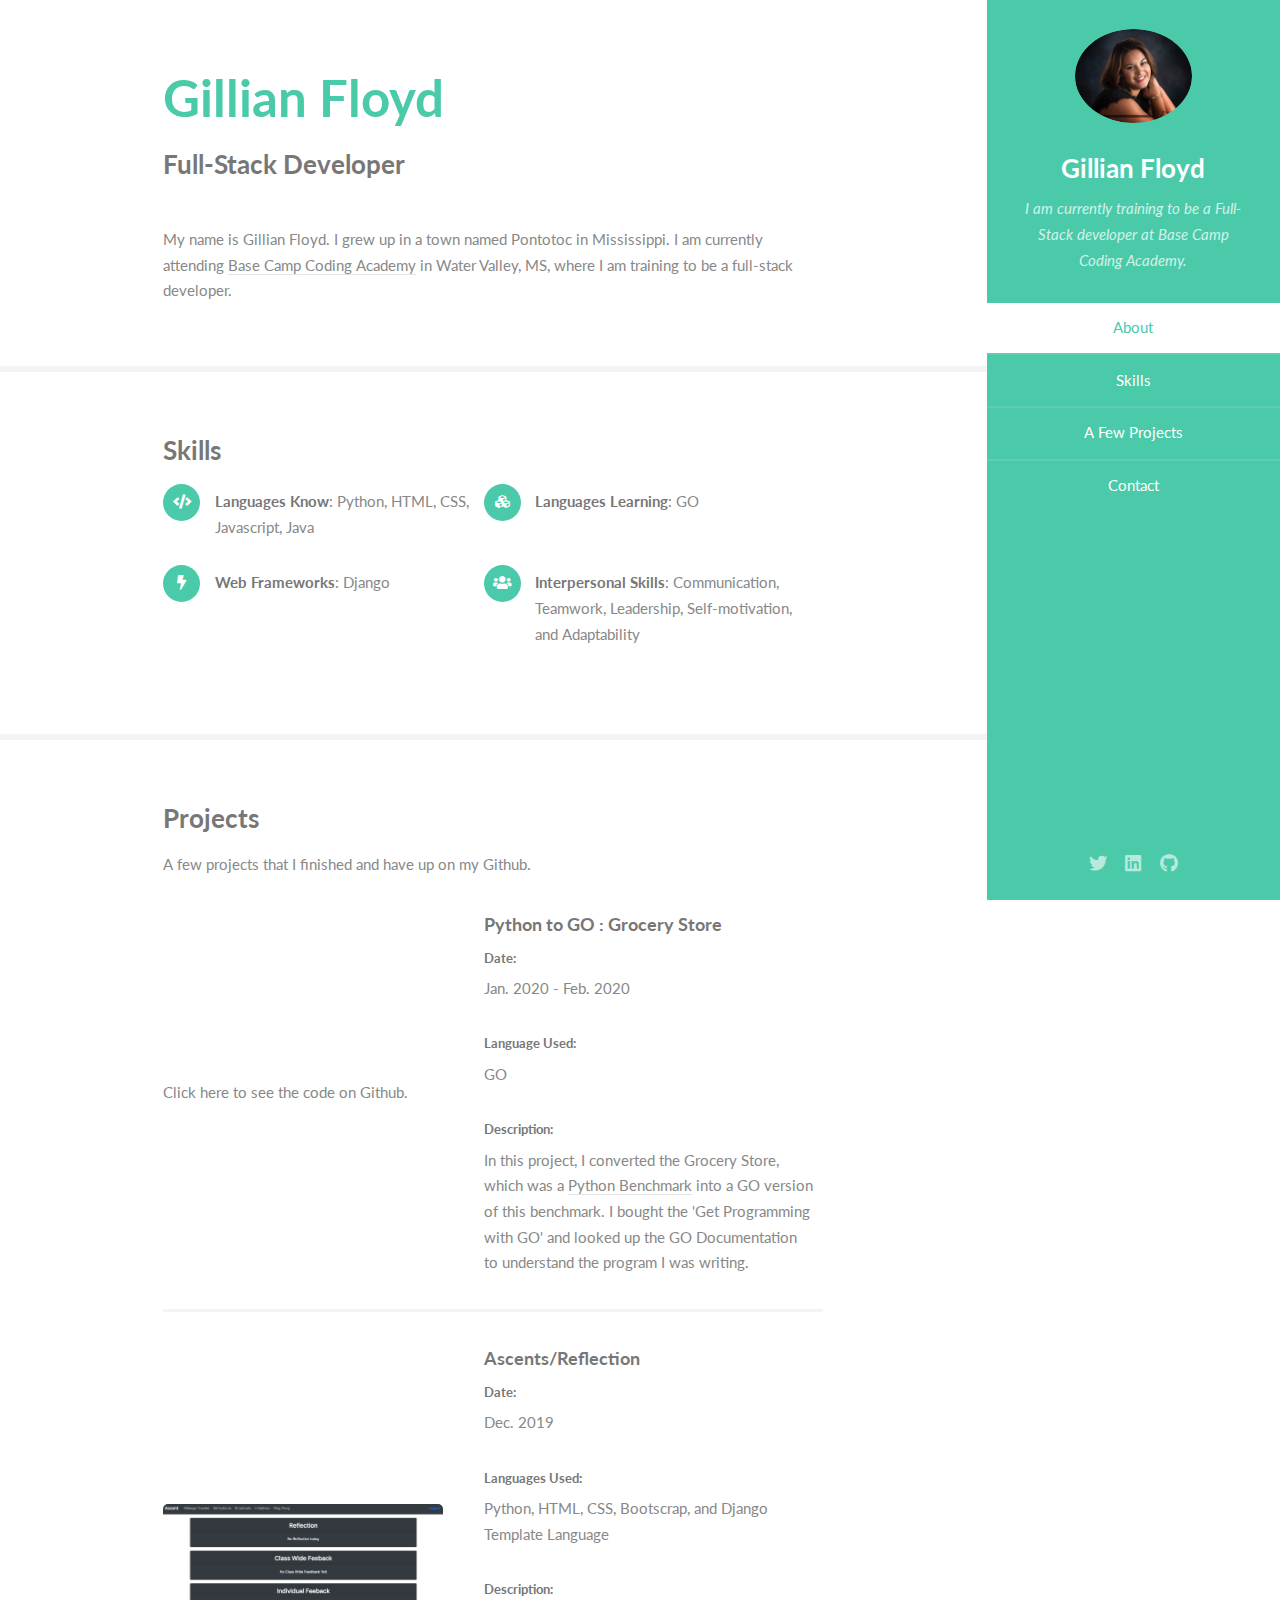
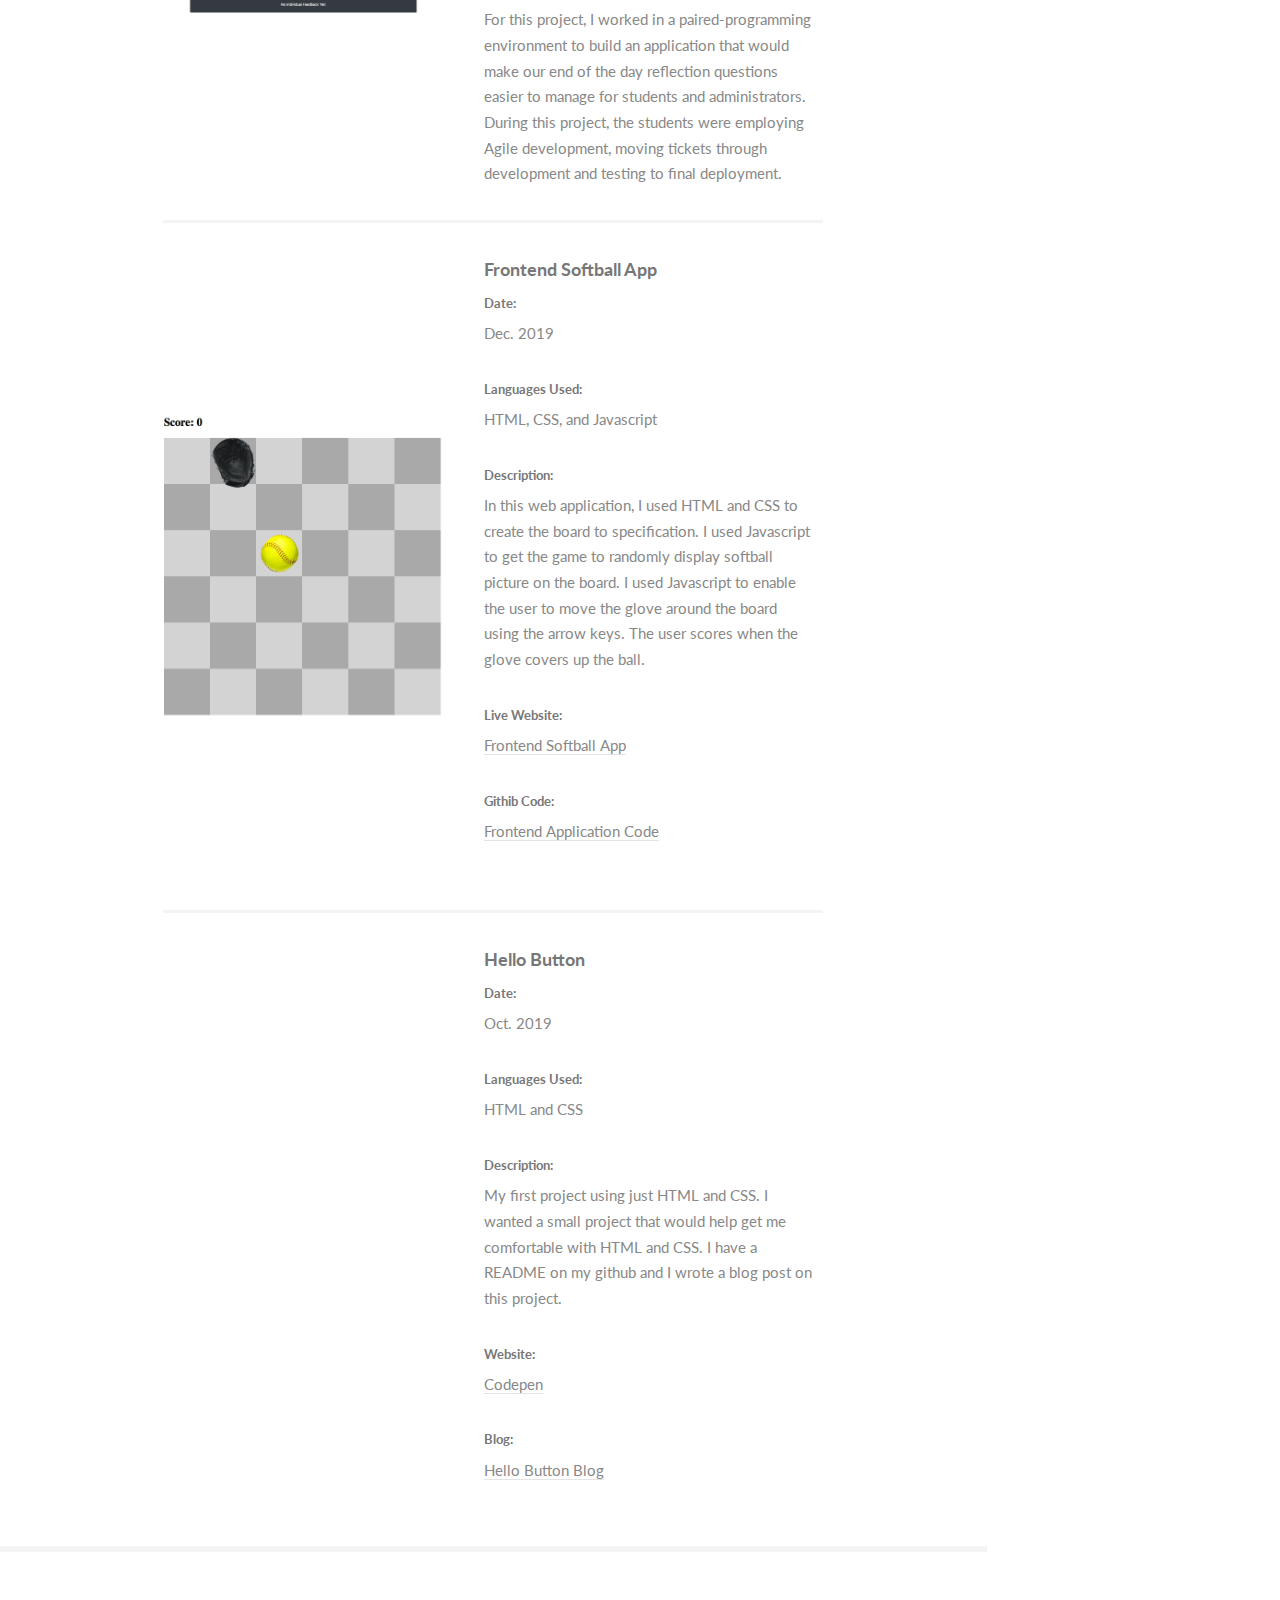
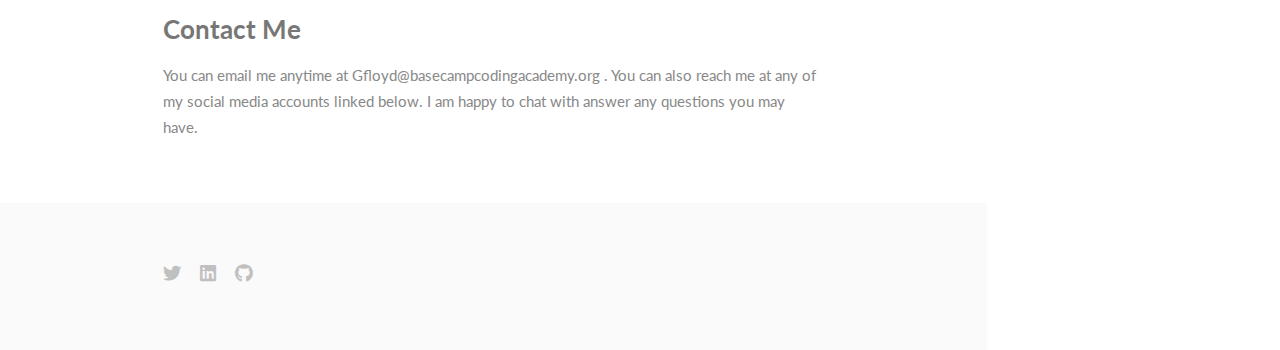
==== index.html @ 703ece35 "added the a new titile so it promotes base camp" ====
<!DOCTYPE HTML>
<!--
	Read Only by HTML5 UP
	html5up.net | @ajlkn
	Free for personal and commercial use under the CCA 3.0 license (html5up.net/license)
-->
<html>
	<head>
		<title>Gillian Floyd, Base Camp Coding Academy</title>
		<meta charset="utf-8" />
		<meta name="viewport" content="width=device-width, initial-scale=1, user-scalable=no" />
		<link rel="stylesheet" href="assets/css/main.css" />
		<link rel="shortcut icon" type="image/jpg" href="images/favicon.ico"/>
	</head>
	<body class="is-preload">

		<!-- Header -->
			<section id="header">
				<header>
					<span class="image avatar"><img src="images/senior_pic1.jpeg" alt="" /></span>
					<h1 id="logo"><a href="#">Gillian Floyd</a></h1>
					<p>I am currently training to be a Full-Stack developer at Base Camp Coding Academy.</p>
				</header>
				<nav id="nav">
					<ul>
						<li><a href="#about" class="active">About</a></li>
						<li><a href="#skills">Skills</a></li>
						<li><a href="#projects">A Few Projects</a></li>
						<li><a href="#contact">Contact</a></li>
					</ul>
				</nav>
				<footer>
					<ul class="icons">
						<li><a href="https://twitter.com/gillianfloyd15" class="icon brands fa-twitter"><span class="label">Twitter</span></a></li>
						<li><a href="https://www.linkedin.com/in/gillian-floyd-2a1568189/" class="icon brands fa fa-linkedin"><span class="label">Facebook</span></a></li>
						<li><a href="https://github.com/gillianfloyd2001" class="icon brands fa-github"><span class="label">Github</span></a></li>
					</ul>
				</footer>
			</section>

		<!-- Wrapper -->
			<div id="wrapper">

				<!-- Main -->
					<div id="main">

						<!-- One -->
							<section id="about">
								<div class="container">
									<header class="major">
										<h2>Gillian Floyd</h2>
										<p>Full-Stack Developer<br /></p>
									</header>
									<p>My name is Gillian Floyd. I grew up in a town named Pontotoc in Mississippi. I am currently attending <a href="https://basecampcodingacademy.org/">Base Camp Coding Academy</a> in Water Valley, MS, where I am training to be a full-stack developer.</p>
								</div>
							</section>

						<!-- Two -->
							<section id="skills">
								<div class="container">
									<h3>Skills</h3>
									<ul class="feature-icons">
										<li class="icon solid fa-code"><strong>Languages Know</strong>: Python, HTML, CSS, Javascript, Java</li>
										<li class="icon solid fa-cubes"><strong>Languages Learning</strong>: GO </li>
										<li class="icon solid fa-bolt"><strong>Web Frameworks</strong>: Django</li>
										<li class="icon solid fa-users"><strong>Interpersonal Skills</strong>: Communication, Teamwork, Leadership, Self-motivation, and Adaptability</li>
									</ul>
								</div>
							</section>

						<!-- Three -->
							<section id="projects">
								<div class="container">
									<h3>Projects</h3>
									<p>A few projects that I finished and have up on my Github.</p>
									<div class="features">
										<article>
											<a href="https://github.com/gillianfloyd2001/Grocery_Store_GO/blob/master/app.go" class="image"><img src="images/go.jpeg" alt="" /> Click here to see the code on Github.</a>
											<div class="inner">
												<h4>Python to GO : Grocery Store</h4>
												<h5>Date: </h5>
												<p> Jan. 2020 - Feb. 2020</p>
												<h5>Language Used:</h5>
												<p>GO</p>
												<h5>Description:</h5>
												<p>In this project, I converted the Grocery Store, which was a <a href="https://github.com/BaseCampCoding/python_benchmark/blob/master/grocery_store/app.py">Python Benchmark</a> into a GO version of this benchmark. I bought the 'Get Programming with GO' and looked up the GO Documentation to understand the program I was writing.  </p>
											</div>
										</article>
										<article>
											<a class="image"><img src="images/Reflection-ascent.jpeg" alt="" /></a>
											<div class="inner">
												<h4>Ascents/Reflection</h4>
												<h5>Date: </h5>
												<p>Dec. 2019</p>
												<h5>Languages Used:</h5>
												<p>Python, HTML, CSS, Bootscrap, and Django Template Language</p>
												<h5>Description:</h5>
												<p>For this project, I worked in a paired-programming environment to build an application that would make our end of the day reflection questions easier to manage for students and administrators. During this project, the students were employing Agile development, moving tickets through development and testing to final deployment.</p>
											</div>
										</article>
										<article>
											<a href="https://gillianfloyd2001.github.io/softball-board-game/" class="image"><img src="images/Softball_game.jpeg" alt="" /></a>
											<div class="inner">
												<h4> Frontend Softball App</h4>
												<h5>Date: </h5>
												<p>Dec. 2019</p>
												<h5>Languages Used:</h5>
												<p>HTML, CSS, and Javascript</p>
												<h5>Description:</h5>
												<p>In this web application, I used HTML and CSS to create the board to specification. I used Javascript to get the game to randomly display softball picture on the board. I used Javascript to enable the user to move the glove around the board using the arrow keys. The user scores when the glove covers up the ball.</p>
												<h5>Live Website:</h5>
												<p><a href="https://gillianfloyd2001.github.io/softball-board-game/">Frontend Softball App</a></p>
												<h5>Githib Code:</h5>
												<p><a href="https://github.com/gillianfloyd2001/softball-board-game">Frontend Application Code</p>
											</div>
										</article>
										<article>
											<a href="https://codepen.io/gillianfloyd2001/pen/bGbWqMo" class="image"><img src="images/hello_button.png" alt="" /></a>
											<div class="inner">
												<h4>Hello Button</h4>
												<h5>Date: </h5>
												<p>Oct. 2019</p>
												<h5>Languages Used:</h5>
												<p>HTML and CSS</p>
												<h5>Description:</h5>
												<p>My first project using just HTML and CSS. I wanted a small project that would help get me comfortable with HTML and CSS. I have a README on my github and I wrote a blog post on this project.</p>
												<h5>Website:</h5>
												<p><a href="https://codepen.io/gillianfloyd2001/pen/bGbWqMo">Codepen</a></p>
												<h5>Blog: </h5>
												<p><a href="https://dev.to/gillianfloyd2001/how-i-got-off-the-ground-with-my-hello-button-and-the-finished-product-4j2f"> Hello Button Blog </a></p>
											</div>
										</article>
									</div>
								</div>
							</section>

						<!-- Four -->
							<section id="contact">
								<div class="container">
									<h3>Contact Me</h3>
									<p>You can email me anytime at Gfloyd@basecampcodingacademy.org . You can also reach me at any of my social media accounts linked below. I am happy to chat with answer any questions you may have. </p>
								</div>
							</section>

						<!-- Five -->
						<!--
							<section id="five">
								<div class="container">
									<h3>Elements</h3>

									<section>
										<h4>Text</h4>
										<p>This is <b>bold</b> and this is <strong>strong</strong>. This is <i>italic</i> and this is <em>emphasized</em>.
										This is <sup>superscript</sup> text and this is <sub>subscript</sub> text.
										This is <u>underlined</u> and this is code: <code>for (;;) { ... }</code>. Finally, <a href="#">this is a link</a>.</p>
										<hr />
										<header>
											<h4>Heading with a Subtitle</h4>
											<p>Lorem ipsum dolor sit amet nullam id egestas urna aliquam</p>
										</header>
										<p>Nunc lacinia ante nunc ac lobortis. Interdum adipiscing gravida odio porttitor sem non mi integer non faucibus ornare mi ut ante amet placerat aliquet. Volutpat eu sed ante lacinia sapien lorem accumsan varius montes viverra nibh in adipiscing blandit tempus accumsan.</p>
										<header>
											<h5>Heading with a Subtitle</h5>
											<p>Lorem ipsum dolor sit amet nullam id egestas urna aliquam</p>
										</header>
										<p>Nunc lacinia ante nunc ac lobortis. Interdum adipiscing gravida odio porttitor sem non mi integer non faucibus ornare mi ut ante amet placerat aliquet. Volutpat eu sed ante lacinia sapien lorem accumsan varius montes viverra nibh in adipiscing blandit tempus accumsan.</p>
										<hr />
										<h2>Heading Level 2</h2>
										<h3>Heading Level 3</h3>
										<h4>Heading Level 4</h4>
										<h5>Heading Level 5</h5>
										<h6>Heading Level 6</h6>
										<hr />
										<h5>Blockquote</h5>
										<blockquote>Fringilla nisl. Donec accumsan interdum nisi, quis tincidunt felis sagittis eget tempus euismod. Vestibulum ante ipsum primis in faucibus vestibulum. Blandit adipiscing eu felis iaculis volutpat ac adipiscing accumsan faucibus. Vestibulum ante ipsum primis in faucibus lorem ipsum dolor sit amet nullam adipiscing eu felis.</blockquote>
										<h5>Preformatted</h5>
										<pre><code>i = 0;

while (!deck.isInOrder()) {
    print 'Iteration ' + i;
    deck.shuffle();
    i++;
}

print 'It took ' + i + ' iterations to sort the deck.';</code></pre>
									</section>

									<section>
										<h4>Lists</h4>
										<div class="row">
											<div class="col-6 col-12-xsmall">
												<h5>Unordered</h5>
												<ul>
													<li>Dolor pulvinar etiam magna etiam.</li>
													<li>Sagittis adipiscing lorem eleifend.</li>
													<li>Felis enim feugiat dolore viverra.</li>
												</ul>
												<h5>Alternate</h5>
												<ul class="alt">
													<li>Dolor pulvinar etiam magna etiam.</li>
													<li>Sagittis adipiscing lorem eleifend.</li>
													<li>Felis enim feugiat dolore viverra.</li>
												</ul>
											</div>
											<div class="col-6 col-12-xsmall">
												<h5>Ordered</h5>
												<ol>
													<li>Dolor pulvinar etiam magna etiam.</li>
													<li>Etiam vel felis at lorem sed viverra.</li>
													<li>Felis enim feugiat dolore viverra.</li>
													<li>Dolor pulvinar etiam magna etiam.</li>
													<li>Etiam vel felis at lorem sed viverra.</li>
													<li>Felis enim feugiat dolore viverra.</li>
												</ol>
												<h5>Icons</h5>
												<ul class="icons">
													<li><a href="#" class="icon brands fa-twitter"><span class="label">Twitter</span></a></li>
													<li><a href="#" class="icon brands fa-facebook-f"><span class="label">Facebook</span></a></li>
													<li><a href="#" class="icon brands fa-instagram"><span class="label">Instagram</span></a></li>
													<li><a href="#" class="icon brands fa-github"><span class="label">Github</span></a></li>
													<li><a href="#" class="icon brands fa-dribbble"><span class="label">Dribbble</span></a></li>
													<li><a href="#" class="icon brands fa-tumblr"><span class="label">Tumblr</span></a></li>
												</ul>
											</div>
										</div>
										<h5>Actions</h5>
										<ul class="actions">
											<li><a href="#" class="button primary">Default</a></li>
											<li><a href="#" class="button">Default</a></li>
											<li><a href="#" class="button alt">Default</a></li>
										</ul>
										<ul class="actions small">
											<li><a href="#" class="button primary small">Small</a></li>
											<li><a href="#" class="button small">Small</a></li>
											<li><a href="#" class="button alt small">Small</a></li>
										</ul>
										<div class="row">
											<div class="col-3 col-6-medium col-12-xsmall">
												<ul class="actions stacked">
													<li><a href="#" class="button primary">Default</a></li>
													<li><a href="#" class="button">Default</a></li>
													<li><a href="#" class="button alt">Default</a></li>
												</ul>
											</div>
											<div class="col-3 col-6 col-12-xsmall">
												<ul class="actions stacked">
													<li><a href="#" class="button primary small">Small</a></li>
													<li><a href="#" class="button small">Small</a></li>
													<li><a href="#" class="button alt small">Small</a></li>
												</ul>
											</div>
											<div class="col-3 col-6-medium col-12-xsmall">
												<ul class="actions stacked">
													<li><a href="#" class="button primary fit">Default</a></li>
													<li><a href="#" class="button fit">Default</a></li>
													<li><a href="#" class="button alt fit">Default</a></li>
												</ul>
											</div>
											<div class="col-3 col-6-medium col-12-xsmall">
												<ul class="actions stacked">
													<li><a href="#" class="button primary small fit">Small</a></li>
													<li><a href="#" class="button small fit">Small</a></li>
													<li><a href="#" class="button alt small fit">Small</a></li>
												</ul>
											</div>
										</div>
									</section>

									<section>
										<h4>Table</h4>
										<h5>Default</h5>
										<div class="table-wrapper">
											<table>
												<thead>
													<tr>
														<th>Name</th>
														<th>Description</th>
														<th>Price</th>
													</tr>
												</thead>
												<tbody>
													<tr>
														<td>Item One</td>
														<td>Ante turpis integer aliquet porttitor.</td>
														<td>29.99</td>
													</tr>
													<tr>
														<td>Item Two</td>
														<td>Vis ac commodo adipiscing arcu aliquet.</td>
														<td>19.99</td>
													</tr>
													<tr>
														<td>Item Three</td>
														<td> Morbi faucibus arcu accumsan lorem.</td>
														<td>29.99</td>
													</tr>
													<tr>
														<td>Item Four</td>
														<td>Vitae integer tempus condimentum.</td>
														<td>19.99</td>
													</tr>
													<tr>
														<td>Item Five</td>
														<td>Ante turpis integer aliquet porttitor.</td>
														<td>29.99</td>
													</tr>
												</tbody>
												<tfoot>
													<tr>
														<td colspan="2"></td>
														<td>100.00</td>
													</tr>
												</tfoot>
											</table>
										</div>

										<h5>Alternate</h5>
										<div class="table-wrapper">
											<table class="alt">
												<thead>
													<tr>
														<th>Name</th>
														<th>Description</th>
														<th>Price</th>
													</tr>
												</thead>
												<tbody>
													<tr>
														<td>Item One</td>
														<td>Ante turpis integer aliquet porttitor.</td>
														<td>29.99</td>
													</tr>
													<tr>
														<td>Item Two</td>
														<td>Vis ac commodo adipiscing arcu aliquet.</td>
														<td>19.99</td>
													</tr>
													<tr>
														<td>Item Three</td>
														<td> Morbi faucibus arcu accumsan lorem.</td>
														<td>29.99</td>
													</tr>
													<tr>
														<td>Item Four</td>
														<td>Vitae integer tempus condimentum.</td>
														<td>19.99</td>
													</tr>
													<tr>
														<td>Item Five</td>
														<td>Ante turpis integer aliquet porttitor.</td>
														<td>29.99</td>
													</tr>
												</tbody>
												<tfoot>
													<tr>
														<td colspan="2"></td>
														<td>100.00</td>
													</tr>
												</tfoot>
											</table>
										</div>
									</section>

									<section>
										<h4>Buttons</h4>
										<ul class="actions">
											<li><a href="#" class="button primary">Primary</a></li>
											<li><a href="#" class="button">Default</a></li>
											<li><a href="#" class="button alt">Alternate</a></li>
										</ul>
										<ul class="actions">
											<li><a href="#" class="button primary large">Large</a></li>
											<li><a href="#" class="button">Default</a></li>
											<li><a href="#" class="button alt small">Small</a></li>
										</ul>
										<ul class="actions fit">
											<li><a href="#" class="button primary fit">Fit</a></li>
											<li><a href="#" class="button fit">Fit</a></li>
											<li><a href="#" class="button alt fit">Fit</a></li>
										</ul>
										<ul class="actions fit small">
											<li><a href="#" class="button primary fit small">Fit + Small</a></li>
											<li><a href="#" class="button fit small">Fit + Small</a></li>
											<li><a href="#" class="button alt fit small">Fit + Small</a></li>
										</ul>
										<ul class="actions">
											<li><a href="#" class="button primary icon solid fa-download">Icon</a></li>
											<li><a href="#" class="button icon solid fa-download">Icon</a></li>
											<li><a href="#" class="button alt icon solid fa-check">Icon</a></li>
										</ul>
										<ul class="actions">
											<li><span class="button primary disabled">Primary</span></li>
											<li><span class="button disabled">Default</span></li>
											<li><span class="button alt disabled">Alternate</span></li>
										</ul>
									</section>

									<section>
										<h4>Form</h4>
										<form method="post" action="#">
											<div class="row gtr-uniform">
												<div class="col-6 col-12-xsmall">
													<input type="text" name="demo-name" id="demo-name" value="" placeholder="Name" />
												</div>
												<div class="col-6 col-12-xsmall">
													<input type="email" name="demo-email" id="demo-email" value="" placeholder="Email" />
												</div>
												<div class="col-12">
													<select name="demo-category" id="demo-category">
														<option value="">- Category -</option>
														<option value="1">Manufacturing</option>
														<option value="1">Shipping</option>
														<option value="1">Administration</option>
														<option value="1">Human Resources</option>
													</select>
												</div>
												<div class="col-4 col-12-medium">
													<input type="radio" id="demo-priority-low" name="demo-priority" checked>
													<label for="demo-priority-low">Low Priority</label>
												</div>
												<div class="col-4 col-12-medium">
													<input type="radio" id="demo-priority-normal" name="demo-priority">
													<label for="demo-priority-normal">Normal Priority</label>
												</div>
												<div class="col-4 col-12-medium">
													<input type="radio" id="demo-priority-high" name="demo-priority">
													<label for="demo-priority-high">High Priority</label>
												</div>
												<div class="col-6 col-12-medium">
													<input type="checkbox" id="demo-copy" name="demo-copy">
													<label for="demo-copy">Email me a copy of this message</label>
												</div>
												<div class="col-6 col-12-medium">
													<input type="checkbox" id="demo-human" name="demo-human" checked>
													<label for="demo-human">I am a human and not a robot</label>
												</div>
												<div class="col-12">
													<textarea name="demo-message" id="demo-message" placeholder="Enter your message" rows="6"></textarea>
												</div>
												<div class="col-12">
													<ul class="actions">
														<li><input type="submit" value="Send Message" /></li>
														<li><input type="reset" value="Reset" class="alt" /></li>
													</ul>
												</div>
											</div>
										</form>
									</section>

									<section>
										<h4>Image</h4>
										<h5>Fit</h5>
										<span class="image fit"><img src="images/banner.jpg" alt="" /></span>
										<div class="box alt">
											<div class="row gtr-50 gtr-uniform">
												<div class="col-4"><span class="image fit"><img src="images/pic01.jpg" alt="" /></span></div>
												<div class="col-4"><span class="image fit"><img src="images/pic02.jpg" alt="" /></span></div>
												<div class="col-4"><span class="image fit"><img src="images/pic03.jpg" alt="" /></span></div>
												<div class="col-4"><span class="image fit"><img src="images/pic02.jpg" alt="" /></span></div>
												<div class="col-4"><span class="image fit"><img src="images/pic03.jpg" alt="" /></span></div>
												<div class="col-4"><span class="image fit"><img src="images/pic01.jpg" alt="" /></span></div>
												<div class="col-4"><span class="image fit"><img src="images/pic03.jpg" alt="" /></span></div>
												<div class="col-4"><span class="image fit"><img src="images/pic01.jpg" alt="" /></span></div>
												<div class="col-4"><span class="image fit"><img src="images/pic02.jpg" alt="" /></span></div>
											</div>
										</div>
										<h5>Left &amp; Right</h5>
										<p><span class="image left"><img src="images/avatar.jpg" alt="" /></span>Fringilla nisl. Donec accumsan interdum nisi, quis tincidunt felis sagittis eget. tempus euismod. Vestibulum ante ipsum primis in faucibus vestibulum. Blandit adipiscing eu felis iaculis volutpat ac adipiscing accumsan eu faucibus. Integer ac pellentesque praesent tincidunt felis sagittis eget. tempus euismod. Vestibulum ante ipsum primis in faucibus vestibulum. Blandit adipiscing eu felis iaculis volutpat ac adipiscing accumsan eu faucibus. Integer ac pellentesque praesent. Donec accumsan interdum nisi, quis tincidunt felis sagittis eget. tempus euismod. Vestibulum ante ipsum primis in faucibus vestibulum. Blandit adipiscing eu felis iaculis volutpat ac adipiscing accumsan eu faucibus. Integer ac pellentesque praesent tincidunt felis sagittis eget. tempus euismod. Vestibulum ante ipsum primis in faucibus vestibulum. Blandit adipiscing eu felis iaculis volutpat ac adipiscing accumsan eu faucibus. Integer ac pellentesque praesent.</p>
										<p><span class="image right"><img src="images/avatar.jpg" alt="" /></span>Fringilla nisl. Donec accumsan interdum nisi, quis tincidunt felis sagittis eget. tempus euismod. Vestibulum ante ipsum primis in faucibus vestibulum. Blandit adipiscing eu felis iaculis volutpat ac adipiscing accumsan eu faucibus. Integer ac pellentesque praesent tincidunt felis sagittis eget. tempus euismod. Vestibulum ante ipsum primis in faucibus vestibulum. Blandit adipiscing eu felis iaculis volutpat ac adipiscing accumsan eu faucibus. Integer ac pellentesque praesent. Donec accumsan interdum nisi, quis tincidunt felis sagittis eget. tempus euismod. Vestibulum ante ipsum primis in faucibus vestibulum. Blandit adipiscing eu felis iaculis volutpat ac adipiscing accumsan eu faucibus. Integer ac pellentesque praesent tincidunt felis sagittis eget. tempus euismod. Vestibulum ante ipsum primis in faucibus vestibulum. Blandit adipiscing eu felis iaculis volutpat ac adipiscing accumsan eu faucibus. Integer ac pellentesque praesent.</p>
									</section>

								</div>
							</section>
						-->

					</div>

				<!-- Footer -->
					<section id="footer">
						<div class="container">
							<ul class="icons">
								<li><a href="https://twitter.com/gillianfloyd15" class="icon brands fa-twitter"><span class="label">Twitter</span></a></li>
								<li><a href="https://www.linkedin.com/in/gillian-floyd-2a1568189/" class="icon brands fa fa-linkedin"><span class="label">Facebook</span></a></li>
								<li><a href="https://github.com/gillianfloyd2001" class="icon brands fa-github"><span class="label">Github</span></a></li>
							</ul>
						</div>
					</section>

			</div>

		<!-- Scripts -->
			<script src="assets/js/jquery.min.js"></script>
			<script src="assets/js/jquery.scrollex.min.js"></script>
			<script src="assets/js/jquery.scrolly.min.js"></script>
			<script src="assets/js/browser.min.js"></script>
			<script src="assets/js/breakpoints.min.js"></script>
			<script src="assets/js/util.js"></script>
			<script src="assets/js/main.js"></script>
			<div id="titleBar">
				<a href="#header" class="toggle">
				</a>
				<span class="title">
					<a href="#">Gillian Floyd</a>
				</span>
			</div>

	</body>
</html>
---- assets/css/main.css ----
@import url("fontawesome-all.min.css");
@import url("https://fonts.googleapis.com/css?family=Lato:400,400italic,700,700italic|Source+Code+Pro:400");

/*
	Read Only by HTML5 UP
	html5up.net | @ajlkn
	Free for personal and commercial use under the CCA 3.0 license (html5up.net/license)
*/

html, body, div, span, applet, object,
iframe, h1, h2, h3, h4, h5, h6, p, blockquote,
pre, a, abbr, acronym, address, big, cite,
code, del, dfn, em, img, ins, kbd, q, s, samp,
small, strike, strong, sub, sup, tt, var, b,
u, i, center, dl, dt, dd, ol, ul, li, fieldset,
form, label, legend, table, caption, tbody,
tfoot, thead, tr, th, td, article, aside,
canvas, details, embed, figure, figcaption,
footer, header, hgroup, menu, nav, output, ruby,
section, summary, time, mark, audio, video {
	margin: 0;
	padding: 0;
	border: 0;
	font-size: 100%;
	font: inherit;
	vertical-align: baseline;}

article, aside, details, figcaption, figure,
footer, header, hgroup, menu, nav, section {
	display: block;}

body {
	line-height: 1;
}

ol, ul {
	list-style: none;
}

blockquote, q {
	quotes: none;
}

	blockquote:before, blockquote:after, q:before, q:after {
		content: '';
		content: none;
	}

table {
	border-collapse: collapse;
	border-spacing: 0;
}

body {
	-webkit-text-size-adjust: none;
}

mark {
	background-color: transparent;
	color: inherit;
}

input::-moz-focus-inner {
	border: 0;
	padding: 0;
}

input, select, textarea {
	-moz-appearance: none;
	-webkit-appearance: none;
	-ms-appearance: none;
	appearance: none;
}

/* Basic */

	html {
		box-sizing: border-box;
	}

	*, *:before, *:after {
		box-sizing: inherit;
	}

	body {
		background: #fff;
	}

		body.is-preload *, body.is-preload *:before, body.is-preload *:after {
			-moz-animation: none !important;
			-webkit-animation: none !important;
			-ms-animation: none !important;
			animation: none !important;
			-moz-transition: none !important;
			-webkit-transition: none !important;
			-ms-transition: none !important;
			transition: none !important;
		}

	body, input, select, textarea {
		color: #888;
		font-family: "Lato", sans-serif;
		font-size: 16pt;
		font-weight: 400;
		line-height: 1.75em;
	}

	a {
		-moz-transition: color 0.2s ease-in-out, border-color 0.2s ease-in-out;
		-webkit-transition: color 0.2s ease-in-out, border-color 0.2s ease-in-out;
		-ms-transition: color 0.2s ease-in-out, border-color 0.2s ease-in-out;
		transition: color 0.2s ease-in-out, border-color 0.2s ease-in-out;
		border-bottom: solid 1px #e4e4e4;
		color: inherit;
		text-decoration: none;
	}

		a:hover {
			border-bottom-color: transparent;
			color: #4acaa8 !important;
		}

	strong, b {
		color: #777;
		font-weight: 700;
	}

	em, i {
		font-style: italic;
	}

	p {
		margin: 0 0 2.25em 0;
	}

	h1, h2, h3, h4, h5, h6 {
		color: #777;
		font-weight: 700;
		line-height: 1em;
		margin: 0 0 0.5625em 0;
	}

		h1 a, h2 a, h3 a, h4 a, h5 a, h6 a {
			border: 0;
			color: inherit;
			text-decoration: none;
		}

	h2 {
		font-size: 2em;
		line-height: 1.5em;
	}

	h3 {
		font-size: 1.75em;
		line-height: 1.5em;
	}

	h4 {
		font-size: 1.25em;
		line-height: 1.5em;
	}

	h5 {
		font-size: 0.9em;
		line-height: 1.5em;
	}

	h6 {
		font-size: 0.7em;
		line-height: 1.5em;
	}

	sub {
		font-size: 0.8em;
		position: relative;
		top: 0.5em;
	}

	sup {
		font-size: 0.8em;
		position: relative;
		top: -0.5em;
	}

	hr {
		border: 0;
		border-bottom: solid 2px #f4f4f4;
		margin: 2.25em 0;
	}

		hr.major {
			margin: 3.375em 0;
		}

	blockquote {
		border-left: solid 8px #e4e4e4;
		font-style: italic;
		margin: 0 0 2.25em 0;
		padding: 0.5em 0 0.5em 2em;
	}

	code {
		background: #555;
		border-radius: 5px;
		color: #fff;
		font-family: "Source Code Pro", monospace;
		font-size: 0.9em;
		margin: 0 0.25em;
		padding: 0.25em 0.65em;
	}

	pre {
		font-family: "Source Code Pro", monospace;
		font-size: 0.9em;
		margin: 0 0 2.25em 0;
	}

		pre code {
			-webkit-overflow-scrolling: touch;
			display: block;
			line-height: 1.5em;
			overflow-x: auto;
			padding: 1em 1.5em;
		}

	.align-left {
		text-align: left;
	}

	.align-center {
		text-align: center;
	}

	.align-right {
		text-align: right;
	}

/* Row */

	.row {
		display: flex;
		flex-wrap: wrap;
		box-sizing: border-box;
		align-items: stretch;
	}

		.row > * {
			box-sizing: border-box;
		}

		.row.gtr-uniform > * > :last-child {
			margin-bottom: 0;
		}

		.row.aln-left {
			justify-content: flex-start;
		}

		.row.aln-center {
			justify-content: center;
		}

		.row.aln-right {
			justify-content: flex-end;
		}

		.row.aln-top {
			align-items: flex-start;
		}

		.row.aln-middle {
			align-items: center;
		}

		.row.aln-bottom {
			align-items: flex-end;
		}

		.row > .imp {
			order: -1;
		}

		.row > .col-1 {
			width: 8.33333%;
		}

		.row > .off-1 {
			margin-left: 8.33333%;
		}

		.row > .col-2 {
			width: 16.66667%;
		}

		.row > .off-2 {
			margin-left: 16.66667%;
		}

		.row > .col-3 {
			width: 25%;
		}

		.row > .off-3 {
			margin-left: 25%;
		}

		.row > .col-4 {
			width: 33.33333%;
		}

		.row > .off-4 {
			margin-left: 33.33333%;
		}

		.row > .col-5 {
			width: 41.66667%;
		}

		.row > .off-5 {
			margin-left: 41.66667%;
		}

		.row > .col-6 {
			width: 50%;
		}

		.row > .off-6 {
			margin-left: 50%;
		}

		.row > .col-7 {
			width: 58.33333%;
		}

		.row > .off-7 {
			margin-left: 58.33333%;
		}

		.row > .col-8 {
			width: 66.66667%;
		}

		.row > .off-8 {
			margin-left: 66.66667%;
		}

		.row > .col-9 {
			width: 75%;
		}

		.row > .off-9 {
			margin-left: 75%;
		}

		.row > .col-10 {
			width: 83.33333%;
		}

		.row > .off-10 {
			margin-left: 83.33333%;
		}

		.row > .col-11 {
			width: 91.66667%;
		}

		.row > .off-11 {
			margin-left: 91.66667%;
		}

		.row > .col-12 {
			width: 100%;
		}

		.row > .off-12 {
			margin-left: 100%;
		}

		.row.gtr-0 {
			margin-top: 0;
			margin-left: 0em;
		}

			.row.gtr-0 > * {
				padding: 0 0 0 0em;
			}

			.row.gtr-0.gtr-uniform {
				margin-top: 0em;
			}

				.row.gtr-0.gtr-uniform > * {
					padding-top: 0em;
				}

		.row.gtr-25 {
			margin-top: 0;
			margin-left: -0.5em;
		}

			.row.gtr-25 > * {
				padding: 0 0 0 0.5em;
			}

			.row.gtr-25.gtr-uniform {
				margin-top: -0.5em;
			}

				.row.gtr-25.gtr-uniform > * {
					padding-top: 0.5em;
				}

		.row.gtr-50 {
			margin-top: 0;
			margin-left: -1em;
		}

			.row.gtr-50 > * {
				padding: 0 0 0 1em;
			}

			.row.gtr-50.gtr-uniform {
				margin-top: -1em;
			}

				.row.gtr-50.gtr-uniform > * {
					padding-top: 1em;
				}

		.row {
			margin-top: 0;
			margin-left: -2em;
		}

			.row > * {
				padding: 0 0 0 2em;
			}

			.row.gtr-uniform {
				margin-top: -2em;
			}

				.row.gtr-uniform > * {
					padding-top: 2em;
				}

		.row.gtr-150 {
			margin-top: 0;
			margin-left: -3em;
		}

			.row.gtr-150 > * {
				padding: 0 0 0 3em;
			}

			.row.gtr-150.gtr-uniform {
				margin-top: -3em;
			}

				.row.gtr-150.gtr-uniform > * {
					padding-top: 3em;
				}

		.row.gtr-200 {
			margin-top: 0;
			margin-left: -4em;
		}

			.row.gtr-200 > * {
				padding: 0 0 0 4em;
			}

			.row.gtr-200.gtr-uniform {
				margin-top: -4em;
			}

				.row.gtr-200.gtr-uniform > * {
					padding-top: 4em;
				}

		@media screen and (max-width: 1680px) {

			.row {
				display: flex;
				flex-wrap: wrap;
				box-sizing: border-box;
				align-items: stretch;
			}

				.row > * {
					box-sizing: border-box;
				}

				.row.gtr-uniform > * > :last-child {
					margin-bottom: 0;
				}

				.row.aln-left {
					justify-content: flex-start;
				}

				.row.aln-center {
					justify-content: center;
				}

				.row.aln-right {
					justify-content: flex-end;
				}

				.row.aln-top {
					align-items: flex-start;
				}

				.row.aln-middle {
					align-items: center;
				}

				.row.aln-bottom {
					align-items: flex-end;
				}

				.row > .imp-xlarge {
					order: -1;
				}

				.row > .col-1-xlarge {
					width: 8.33333%;
				}

				.row > .off-1-xlarge {
					margin-left: 8.33333%;
				}

				.row > .col-2-xlarge {
					width: 16.66667%;
				}

				.row > .off-2-xlarge {
					margin-left: 16.66667%;
				}

				.row > .col-3-xlarge {
					width: 25%;
				}

				.row > .off-3-xlarge {
					margin-left: 25%;
				}

				.row > .col-4-xlarge {
					width: 33.33333%;
				}

				.row > .off-4-xlarge {
					margin-left: 33.33333%;
				}

				.row > .col-5-xlarge {
					width: 41.66667%;
				}

				.row > .off-5-xlarge {
					margin-left: 41.66667%;
				}

				.row > .col-6-xlarge {
					width: 50%;
				}

				.row > .off-6-xlarge {
					margin-left: 50%;
				}

				.row > .col-7-xlarge {
					width: 58.33333%;
				}

				.row > .off-7-xlarge {
					margin-left: 58.33333%;
				}

				.row > .col-8-xlarge {
					width: 66.66667%;
				}

				.row > .off-8-xlarge {
					margin-left: 66.66667%;
				}

				.row > .col-9-xlarge {
					width: 75%;
				}

				.row > .off-9-xlarge {
					margin-left: 75%;
				}

				.row > .col-10-xlarge {
					width: 83.33333%;
				}

				.row > .off-10-xlarge {
					margin-left: 83.33333%;
				}

				.row > .col-11-xlarge {
					width: 91.66667%;
				}

				.row > .off-11-xlarge {
					margin-left: 91.66667%;
				}

				.row > .col-12-xlarge {
					width: 100%;
				}

				.row > .off-12-xlarge {
					margin-left: 100%;
				}

				.row.gtr-0 {
					margin-top: 0;
					margin-left: 0em;
				}

					.row.gtr-0 > * {
						padding: 0 0 0 0em;
					}

					.row.gtr-0.gtr-uniform {
						margin-top: 0em;
					}

						.row.gtr-0.gtr-uniform > * {
							padding-top: 0em;
						}

				.row.gtr-25 {
					margin-top: 0;
					margin-left: -0.5em;
				}

					.row.gtr-25 > * {
						padding: 0 0 0 0.5em;
					}

					.row.gtr-25.gtr-uniform {
						margin-top: -0.5em;
					}

						.row.gtr-25.gtr-uniform > * {
							padding-top: 0.5em;
						}

				.row.gtr-50 {
					margin-top: 0;
					margin-left: -1em;
				}

					.row.gtr-50 > * {
						padding: 0 0 0 1em;
					}

					.row.gtr-50.gtr-uniform {
						margin-top: -1em;
					}

						.row.gtr-50.gtr-uniform > * {
							padding-top: 1em;
						}

				.row {
					margin-top: 0;
					margin-left: -2em;
				}

					.row > * {
						padding: 0 0 0 2em;
					}

					.row.gtr-uniform {
						margin-top: -2em;
					}

						.row.gtr-uniform > * {
							padding-top: 2em;
						}

				.row.gtr-150 {
					margin-top: 0;
					margin-left: -3em;
				}

					.row.gtr-150 > * {
						padding: 0 0 0 3em;
					}

					.row.gtr-150.gtr-uniform {
						margin-top: -3em;
					}

						.row.gtr-150.gtr-uniform > * {
							padding-top: 3em;
						}

				.row.gtr-200 {
					margin-top: 0;
					margin-left: -4em;
				}

					.row.gtr-200 > * {
						padding: 0 0 0 4em;
					}

					.row.gtr-200.gtr-uniform {
						margin-top: -4em;
					}

						.row.gtr-200.gtr-uniform > * {
							padding-top: 4em;
						}

		}

		@media screen and (max-width: 1280px) {

			.row {
				display: flex;
				flex-wrap: wrap;
				box-sizing: border-box;
				align-items: stretch;
			}

				.row > * {
					box-sizing: border-box;
				}

				.row.gtr-uniform > * > :last-child {
					margin-bottom: 0;
				}

				.row.aln-left {
					justify-content: flex-start;
				}

				.row.aln-center {
					justify-content: center;
				}

				.row.aln-right {
					justify-content: flex-end;
				}

				.row.aln-top {
					align-items: flex-start;
				}

				.row.aln-middle {
					align-items: center;
				}

				.row.aln-bottom {
					align-items: flex-end;
				}

				.row > .imp-large {
					order: -1;
				}

				.row > .col-1-large {
					width: 8.33333%;
				}

				.row > .off-1-large {
					margin-left: 8.33333%;
				}

				.row > .col-2-large {
					width: 16.66667%;
				}

				.row > .off-2-large {
					margin-left: 16.66667%;
				}

				.row > .col-3-large {
					width: 25%;
				}

				.row > .off-3-large {
					margin-left: 25%;
				}

				.row > .col-4-large {
					width: 33.33333%;
				}

				.row > .off-4-large {
					margin-left: 33.33333%;
				}

				.row > .col-5-large {
					width: 41.66667%;
				}

				.row > .off-5-large {
					margin-left: 41.66667%;
				}

				.row > .col-6-large {
					width: 50%;
				}

				.row > .off-6-large {
					margin-left: 50%;
				}

				.row > .col-7-large {
					width: 58.33333%;
				}

				.row > .off-7-large {
					margin-left: 58.33333%;
				}

				.row > .col-8-large {
					width: 66.66667%;
				}

				.row > .off-8-large {
					margin-left: 66.66667%;
				}

				.row > .col-9-large {
					width: 75%;
				}

				.row > .off-9-large {
					margin-left: 75%;
				}

				.row > .col-10-large {
					width: 83.33333%;
				}

				.row > .off-10-large {
					margin-left: 83.33333%;
				}

				.row > .col-11-large {
					width: 91.66667%;
				}

				.row > .off-11-large {
					margin-left: 91.66667%;
				}

				.row > .col-12-large {
					width: 100%;
				}

				.row > .off-12-large {
					margin-left: 100%;
				}

				.row.gtr-0 {
					margin-top: 0;
					margin-left: 0em;
				}

					.row.gtr-0 > * {
						padding: 0 0 0 0em;
					}

					.row.gtr-0.gtr-uniform {
						margin-top: 0em;
					}

						.row.gtr-0.gtr-uniform > * {
							padding-top: 0em;
						}

				.row.gtr-25 {
					margin-top: 0;
					margin-left: -0.375em;
				}

					.row.gtr-25 > * {
						padding: 0 0 0 0.375em;
					}

					.row.gtr-25.gtr-uniform {
						margin-top: -0.375em;
					}

						.row.gtr-25.gtr-uniform > * {
							padding-top: 0.375em;
						}

				.row.gtr-50 {
					margin-top: 0;
					margin-left: -0.75em;
				}

					.row.gtr-50 > * {
						padding: 0 0 0 0.75em;
					}

					.row.gtr-50.gtr-uniform {
						margin-top: -0.75em;
					}

						.row.gtr-50.gtr-uniform > * {
							padding-top: 0.75em;
						}

				.row {
					margin-top: 0;
					margin-left: -1.5em;
				}

					.row > * {
						padding: 0 0 0 1.5em;
					}

					.row.gtr-uniform {
						margin-top: -1.5em;
					}

						.row.gtr-uniform > * {
							padding-top: 1.5em;
						}

				.row.gtr-150 {
					margin-top: 0;
					margin-left: -2.25em;
				}

					.row.gtr-150 > * {
						padding: 0 0 0 2.25em;
					}

					.row.gtr-150.gtr-uniform {
						margin-top: -2.25em;
					}

						.row.gtr-150.gtr-uniform > * {
							padding-top: 2.25em;
						}

				.row.gtr-200 {
					margin-top: 0;
					margin-left: -3em;
				}

					.row.gtr-200 > * {
						padding: 0 0 0 3em;
					}

					.row.gtr-200.gtr-uniform {
						margin-top: -3em;
					}

						.row.gtr-200.gtr-uniform > * {
							padding-top: 3em;
						}

		}

		@media screen and (max-width: 1024px) {

			.row {
				display: flex;
				flex-wrap: wrap;
				box-sizing: border-box;
				align-items: stretch;
			}

				.row > * {
					box-sizing: border-box;
				}

				.row.gtr-uniform > * > :last-child {
					margin-bottom: 0;
				}

				.row.aln-left {
					justify-content: flex-start;
				}

				.row.aln-center {
					justify-content: center;
				}

				.row.aln-right {
					justify-content: flex-end;
				}

				.row.aln-top {
					align-items: flex-start;
				}

				.row.aln-middle {
					align-items: center;
				}

				.row.aln-bottom {
					align-items: flex-end;
				}

				.row > .imp-medium {
					order: -1;
				}

				.row > .col-1-medium {
					width: 8.33333%;
				}

				.row > .off-1-medium {
					margin-left: 8.33333%;
				}

				.row > .col-2-medium {
					width: 16.66667%;
				}

				.row > .off-2-medium {
					margin-left: 16.66667%;
				}

				.row > .col-3-medium {
					width: 25%;
				}

				.row > .off-3-medium {
					margin-left: 25%;
				}

				.row > .col-4-medium {
					width: 33.33333%;
				}

				.row > .off-4-medium {
					margin-left: 33.33333%;
				}

				.row > .col-5-medium {
					width: 41.66667%;
				}

				.row > .off-5-medium {
					margin-left: 41.66667%;
				}

				.row > .col-6-medium {
					width: 50%;
				}

				.row > .off-6-medium {
					margin-left: 50%;
				}

				.row > .col-7-medium {
					width: 58.33333%;
				}

				.row > .off-7-medium {
					margin-left: 58.33333%;
				}

				.row > .col-8-medium {
					width: 66.66667%;
				}

				.row > .off-8-medium {
					margin-left: 66.66667%;
				}

				.row > .col-9-medium {
					width: 75%;
				}

				.row > .off-9-medium {
					margin-left: 75%;
				}

				.row > .col-10-medium {
					width: 83.33333%;
				}

				.row > .off-10-medium {
					margin-left: 83.33333%;
				}

				.row > .col-11-medium {
					width: 91.66667%;
				}

				.row > .off-11-medium {
					margin-left: 91.66667%;
				}

				.row > .col-12-medium {
					width: 100%;
				}

				.row > .off-12-medium {
					margin-left: 100%;
				}

				.row.gtr-0 {
					margin-top: 0;
					margin-left: 0em;
				}

					.row.gtr-0 > * {
						padding: 0 0 0 0em;
					}

					.row.gtr-0.gtr-uniform {
						margin-top: 0em;
					}

						.row.gtr-0.gtr-uniform > * {
							padding-top: 0em;
						}

				.row.gtr-25 {
					margin-top: 0;
					margin-left: -0.375em;
				}

					.row.gtr-25 > * {
						padding: 0 0 0 0.375em;
					}

					.row.gtr-25.gtr-uniform {
						margin-top: -0.375em;
					}

						.row.gtr-25.gtr-uniform > * {
							padding-top: 0.375em;
						}

				.row.gtr-50 {
					margin-top: 0;
					margin-left: -0.75em;
				}

					.row.gtr-50 > * {
						padding: 0 0 0 0.75em;
					}

					.row.gtr-50.gtr-uniform {
						margin-top: -0.75em;
					}

						.row.gtr-50.gtr-uniform > * {
							padding-top: 0.75em;
						}

				.row {
					margin-top: 0;
					margin-left: -1.5em;
				}

					.row > * {
						padding: 0 0 0 1.5em;
					}

					.row.gtr-uniform {
						margin-top: -1.5em;
					}

						.row.gtr-uniform > * {
							padding-top: 1.5em;
						}

				.row.gtr-150 {
					margin-top: 0;
					margin-left: -2.25em;
				}

					.row.gtr-150 > * {
						padding: 0 0 0 2.25em;
					}

					.row.gtr-150.gtr-uniform {
						margin-top: -2.25em;
					}

						.row.gtr-150.gtr-uniform > * {
							padding-top: 2.25em;
						}

				.row.gtr-200 {
					margin-top: 0;
					margin-left: -3em;
				}

					.row.gtr-200 > * {
						padding: 0 0 0 3em;
					}

					.row.gtr-200.gtr-uniform {
						margin-top: -3em;
					}

						.row.gtr-200.gtr-uniform > * {
							padding-top: 3em;
						}

		}

		@media screen and (max-width: 736px) {

			.row {
				display: flex;
				flex-wrap: wrap;
				box-sizing: border-box;
				align-items: stretch;
			}

				.row > * {
					box-sizing: border-box;
				}

				.row.gtr-uniform > * > :last-child {
					margin-bottom: 0;
				}

				.row.aln-left {
					justify-content: flex-start;
				}

				.row.aln-center {
					justify-content: center;
				}

				.row.aln-right {
					justify-content: flex-end;
				}

				.row.aln-top {
					align-items: flex-start;
				}

				.row.aln-middle {
					align-items: center;
				}

				.row.aln-bottom {
					align-items: flex-end;
				}

				.row > .imp-small {
					order: -1;
				}

				.row > .col-1-small {
					width: 8.33333%;
				}

				.row > .off-1-small {
					margin-left: 8.33333%;
				}

				.row > .col-2-small {
					width: 16.66667%;
				}

				.row > .off-2-small {
					margin-left: 16.66667%;
				}

				.row > .col-3-small {
					width: 25%;
				}

				.row > .off-3-small {
					margin-left: 25%;
				}

				.row > .col-4-small {
					width: 33.33333%;
				}

				.row > .off-4-small {
					margin-left: 33.33333%;
				}

				.row > .col-5-small {
					width: 41.66667%;
				}

				.row > .off-5-small {
					margin-left: 41.66667%;
				}

				.row > .col-6-small {
					width: 50%;
				}

				.row > .off-6-small {
					margin-left: 50%;
				}

				.row > .col-7-small {
					width: 58.33333%;
				}

				.row > .off-7-small {
					margin-left: 58.33333%;
				}

				.row > .col-8-small {
					width: 66.66667%;
				}

				.row > .off-8-small {
					margin-left: 66.66667%;
				}

				.row > .col-9-small {
					width: 75%;
				}

				.row > .off-9-small {
					margin-left: 75%;
				}

				.row > .col-10-small {
					width: 83.33333%;
				}

				.row > .off-10-small {
					margin-left: 83.33333%;
				}

				.row > .col-11-small {
					width: 91.66667%;
				}

				.row > .off-11-small {
					margin-left: 91.66667%;
				}

				.row > .col-12-small {
					width: 100%;
				}

				.row > .off-12-small {
					margin-left: 100%;
				}

				.row.gtr-0 {
					margin-top: 0;
					margin-left: 0em;
				}

					.row.gtr-0 > * {
						padding: 0 0 0 0em;
					}

					.row.gtr-0.gtr-uniform {
						margin-top: 0em;
					}

						.row.gtr-0.gtr-uniform > * {
							padding-top: 0em;
						}

				.row.gtr-25 {
					margin-top: 0;
					margin-left: -0.3125em;
				}

					.row.gtr-25 > * {
						padding: 0 0 0 0.3125em;
					}

					.row.gtr-25.gtr-uniform {
						margin-top: -0.3125em;
					}

						.row.gtr-25.gtr-uniform > * {
							padding-top: 0.3125em;
						}

				.row.gtr-50 {
					margin-top: 0;
					margin-left: -0.625em;
				}

					.row.gtr-50 > * {
						padding: 0 0 0 0.625em;
					}

					.row.gtr-50.gtr-uniform {
						margin-top: -0.625em;
					}

						.row.gtr-50.gtr-uniform > * {
							padding-top: 0.625em;
						}

				.row {
					margin-top: 0;
					margin-left: -1.25em;
				}

					.row > * {
						padding: 0 0 0 1.25em;
					}

					.row.gtr-uniform {
						margin-top: -1.25em;
					}

						.row.gtr-uniform > * {
							padding-top: 1.25em;
						}

				.row.gtr-150 {
					margin-top: 0;
					margin-left: -1.875em;
				}

					.row.gtr-150 > * {
						padding: 0 0 0 1.875em;
					}

					.row.gtr-150.gtr-uniform {
						margin-top: -1.875em;
					}

						.row.gtr-150.gtr-uniform > * {
							padding-top: 1.875em;
						}

				.row.gtr-200 {
					margin-top: 0;
					margin-left: -2.5em;
				}

					.row.gtr-200 > * {
						padding: 0 0 0 2.5em;
					}

					.row.gtr-200.gtr-uniform {
						margin-top: -2.5em;
					}

						.row.gtr-200.gtr-uniform > * {
							padding-top: 2.5em;
						}

		}

		@media screen and (max-width: 480px) {

			.row {
				display: flex;
				flex-wrap: wrap;
				box-sizing: border-box;
				align-items: stretch;
			}

				.row > * {
					box-sizing: border-box;
				}

				.row.gtr-uniform > * > :last-child {
					margin-bottom: 0;
				}

				.row.aln-left {
					justify-content: flex-start;
				}

				.row.aln-center {
					justify-content: center;
				}

				.row.aln-right {
					justify-content: flex-end;
				}

				.row.aln-top {
					align-items: flex-start;
				}

				.row.aln-middle {
					align-items: center;
				}

				.row.aln-bottom {
					align-items: flex-end;
				}

				.row > .imp-xsmall {
					order: -1;
				}

				.row > .col-1-xsmall {
					width: 8.33333%;
				}

				.row > .off-1-xsmall {
					margin-left: 8.33333%;
				}

				.row > .col-2-xsmall {
					width: 16.66667%;
				}

				.row > .off-2-xsmall {
					margin-left: 16.66667%;
				}

				.row > .col-3-xsmall {
					width: 25%;
				}

				.row > .off-3-xsmall {
					margin-left: 25%;
				}

				.row > .col-4-xsmall {
					width: 33.33333%;
				}

				.row > .off-4-xsmall {
					margin-left: 33.33333%;
				}

				.row > .col-5-xsmall {
					width: 41.66667%;
				}

				.row > .off-5-xsmall {
					margin-left: 41.66667%;
				}

				.row > .col-6-xsmall {
					width: 50%;
				}

				.row > .off-6-xsmall {
					margin-left: 50%;
				}

				.row > .col-7-xsmall {
					width: 58.33333%;
				}

				.row > .off-7-xsmall {
					margin-left: 58.33333%;
				}

				.row > .col-8-xsmall {
					width: 66.66667%;
				}

				.row > .off-8-xsmall {
					margin-left: 66.66667%;
				}

				.row > .col-9-xsmall {
					width: 75%;
				}

				.row > .off-9-xsmall {
					margin-left: 75%;
				}

				.row > .col-10-xsmall {
					width: 83.33333%;
				}

				.row > .off-10-xsmall {
					margin-left: 83.33333%;
				}

				.row > .col-11-xsmall {
					width: 91.66667%;
				}

				.row > .off-11-xsmall {
					margin-left: 91.66667%;
				}

				.row > .col-12-xsmall {
					width: 100%;
				}

				.row > .off-12-xsmall {
					margin-left: 100%;
				}

				.row.gtr-0 {
					margin-top: 0;
					margin-left: 0em;
				}

					.row.gtr-0 > * {
						padding: 0 0 0 0em;
					}

					.row.gtr-0.gtr-uniform {
						margin-top: 0em;
					}

						.row.gtr-0.gtr-uniform > * {
							padding-top: 0em;
						}

				.row.gtr-25 {
					margin-top: 0;
					margin-left: -0.3125em;
				}

					.row.gtr-25 > * {
						padding: 0 0 0 0.3125em;
					}

					.row.gtr-25.gtr-uniform {
						margin-top: -0.3125em;
					}

						.row.gtr-25.gtr-uniform > * {
							padding-top: 0.3125em;
						}

				.row.gtr-50 {
					margin-top: 0;
					margin-left: -0.625em;
				}

					.row.gtr-50 > * {
						padding: 0 0 0 0.625em;
					}

					.row.gtr-50.gtr-uniform {
						margin-top: -0.625em;
					}

						.row.gtr-50.gtr-uniform > * {
							padding-top: 0.625em;
						}

				.row {
					margin-top: 0;
					margin-left: -1.25em;
				}

					.row > * {
						padding: 0 0 0 1.25em;
					}

					.row.gtr-uniform {
						margin-top: -1.25em;
					}

						.row.gtr-uniform > * {
							padding-top: 1.25em;
						}

				.row.gtr-150 {
					margin-top: 0;
					margin-left: -1.875em;
				}

					.row.gtr-150 > * {
						padding: 0 0 0 1.875em;
					}

					.row.gtr-150.gtr-uniform {
						margin-top: -1.875em;
					}

						.row.gtr-150.gtr-uniform > * {
							padding-top: 1.875em;
						}

				.row.gtr-200 {
					margin-top: 0;
					margin-left: -2.5em;
				}

					.row.gtr-200 > * {
						padding: 0 0 0 2.5em;
					}

					.row.gtr-200.gtr-uniform {
						margin-top: -2.5em;
					}

						.row.gtr-200.gtr-uniform > * {
							padding-top: 2.5em;
						}

		}

/* Container */

	.container {
		margin: 0 auto;
		max-width: calc(100% - 4.5em);
		width: 45em;
	}

		.container.xsmall {
			width: 11.25em;
		}

		.container.small {
			width: 22.5em;
		}

		.container.medium {
			width: 33.75em;
		}

		.container.large {
			width: 56.25em;
		}

		.container.xlarge {
			width: 67.5em;
		}

		.container.max {
			width: 100%;
		}

		@media screen and (max-width: 1024px) {

			.container {
				width: 100% !important;
			}

		}

		@media screen and (max-width: 480px) {

			.container {
				max-width: calc(100% - 3.375em);
			}

		}

/* Section/Article */

	section.special, article.special {
		text-align: center;
	}

	header p {
		color: #aaa;
		position: relative;
		margin: 0 0 1.6875em 0;
	}

	header h2 + p {
		font-size: 1.25em;
		margin-top: -0.5em;
		line-height: 1.5em;
	}

	header h3 + p {
		font-size: 1.1em;
		margin-top: -0.35em;
		line-height: 1.5em;
	}

	header h4 + p,
	header h5 + p,
	header h6 + p {
		font-size: 0.9em;
		margin-top: -0.25em;
		line-height: 1.5em;
	}

	header.major h2 {
		color: #4acaa8;
		font-size: 3.5em;
	}

		header.major h2 + p {
			color: #777;
			font-size: 1.75em;
			font-weight: 700;
			margin-top: -0.75em;
		}

/* Form */

	form {
		margin: 0 0 2.25em 0;
	}

	label {
		color: #777;
		display: block;
		font-size: 0.9em;
		font-weight: 700;
		margin: 0 0 1.125em 0;
	}

	input::-moz-focus-inner {
		border: 0;
		padding: 0;
	}

	input[type="text"],
	input[type="password"],
	input[type="email"],
	select,
	textarea {
		-moz-appearance: none;
		-webkit-appearance: none;
		-ms-appearance: none;
		appearance: none;
		border-radius: 5px;
		border: none;
		border: solid 2px #e4e4e4;
		color: inherit;
		display: block;
		outline: 0;
		padding: 0 1em;
		text-decoration: none;
		width: 100%;
	}

		input[type="text"]:invalid,
		input[type="password"]:invalid,
		input[type="email"]:invalid,
		select:invalid,
		textarea:invalid {
			box-shadow: none;
		}

		input[type="text"]:focus,
		input[type="password"]:focus,
		input[type="email"]:focus,
		select:focus,
		textarea:focus {
			border-color: #4acaa8;
		}

	select {
		background-image: url("data:image/svg+xml;charset=utf8,%3Csvg xmlns='http://www.w3.org/2000/svg' width='40' height='40' preserveAspectRatio='none' viewBox='0 0 40 40'%3E%3Cpath d='M9.4,12.3l10.4,10.4l10.4-10.4c0.2-0.2,0.5-0.4,0.9-0.4c0.3,0,0.6,0.1,0.9,0.4l3.3,3.3c0.2,0.2,0.4,0.5,0.4,0.9 c0,0.4-0.1,0.6-0.4,0.9L20.7,31.9c-0.2,0.2-0.5,0.4-0.9,0.4c-0.3,0-0.6-0.1-0.9-0.4L4.3,17.3c-0.2-0.2-0.4-0.5-0.4-0.9 c0-0.4,0.1-0.6,0.4-0.9l3.3-3.3c0.2-0.2,0.5-0.4,0.9-0.4S9.1,12.1,9.4,12.3z' fill='%23e4e4e4' /%3E%3C/svg%3E");
		background-size: 1.25em;
		background-repeat: no-repeat;
		background-position: calc(100% - 1em) center;
		height: 2.75em;
		padding-right: 2.75em;
		text-overflow: ellipsis;
	}

		select option {
			color: #777;
			background: #fff;
		}

		select:focus::-ms-value {
			background-color: transparent;
		}

		select::-ms-expand {
			display: none;
		}

	input[type="text"],
	input[type="password"],
	input[type="email"],
	select {
		height: 2.75em;
	}

	textarea {
		padding: 0.75em 1em;
	}

	input[type="checkbox"],
	input[type="radio"] {
		-moz-appearance: none;
		-webkit-appearance: none;
		-ms-appearance: none;
		appearance: none;
		display: block;
		float: left;
		margin-right: -2em;
		opacity: 0;
		width: 1em;
		z-index: -1;
	}

		input[type="checkbox"] + label,
		input[type="radio"] + label {
			text-decoration: none;
			color: #888;
			cursor: pointer;
			display: inline-block;
			font-size: 1em;
			font-weight: 400;
			padding-left: 2.4em;
			padding-right: 0.75em;
			position: relative;
		}

			input[type="checkbox"] + label:before,
			input[type="radio"] + label:before {
				-moz-osx-font-smoothing: grayscale;
				-webkit-font-smoothing: antialiased;
				display: inline-block;
				font-style: normal;
				font-variant: normal;
				text-rendering: auto;
				line-height: 1;
				text-transform: none !important;
				font-family: 'Font Awesome 5 Free';
				font-weight: 900;
			}

			input[type="checkbox"] + label:before,
			input[type="radio"] + label:before {
				background: #fafafa;
				border-radius: 5px;
				border: solid 2px #e4e4e4;
				content: '';
				display: inline-block;
				font-size: 0.8em;
				height: 2.0625em;
				left: 0;
				line-height: 2.0625em;
				position: absolute;
				text-align: center;
				top: 0;
				width: 2.0625em;
			}

		input[type="checkbox"]:checked + label:before,
		input[type="radio"]:checked + label:before {
			background: #989898;
			border-color: #989898;
			color: #ffffff;
			content: '\f00c';
		}

		input[type="checkbox"]:focus + label:before,
		input[type="radio"]:focus + label:before {
			border-color: #4acaa8;
		}

	input[type="checkbox"] + label:before {
		border-radius: 5px;
	}

	input[type="radio"] + label:before {
		border-radius: 100%;
	}

	::-webkit-input-placeholder {
		color: #aaa !important;
		font-style: italic;
		opacity: 1.0;
	}

	:-moz-placeholder {
		color: #aaa !important;
		font-style: italic;
		opacity: 1.0;
	}

	::-moz-placeholder {
		color: #aaa !important;
		font-style: italic;
		opacity: 1.0;
	}

	:-ms-input-placeholder {
		color: #aaa !important;
		font-style: italic;
		opacity: 1.0;
	}

/* Box */

	.box {
		border-radius: 5px;
		border: solid 2px #e4e4e4;
		margin-bottom: 2.25em;
		padding: 1.5em;
	}

		.box > :last-child,
		.box > :last-child > :last-child,
		.box > :last-child > :last-child > :last-child {
			margin-bottom: 0;
		}

		.box.alt {
			border: 0;
			border-radius: 0;
			padding: 0;
		}

/* Icon */

	.icon {
		text-decoration: none;
		border-bottom: none;
		position: relative;
	}

		.icon:before {
			-moz-osx-font-smoothing: grayscale;
			-webkit-font-smoothing: antialiased;
			display: inline-block;
			font-style: normal;
			font-variant: normal;
			text-rendering: auto;
			line-height: 1;
			text-transform: none !important;
			font-family: 'Font Awesome 5 Free';
			font-weight: 400;
		}

		.icon > .label {
			display: none;
		}

		.icon:before {
			line-height: inherit;
		}

		.icon.solid:before {
			font-weight: 900;
		}

		.icon.brands:before {
			font-family: 'Font Awesome 5 Brands';
		}

/* Image */

	.image {
		border-radius: 5px;
		border: 0;
		display: inline-block;
		position: relative;
	}

		.image[data-position] img {
			-moz-object-fit: cover;
			-webkit-object-fit: cover;
			-ms-object-fit: cover;
			object-fit: cover;
			display: block;
			position: absolute;
			top: 0;
			left: 0;
			width: 100%;
			height: 100%;
		}

		.image[data-position="top left"] img {
			-moz-object-position: top left;
			-webkit-object-position: top left;
			-ms-object-position: top left;
			object-position: top left;
		}

		.image[data-position="top"] img {
			-moz-object-position: top;
			-webkit-object-position: top;
			-ms-object-position: top;
			object-position: top;
		}

		.image[data-position="top right"] img {
			-moz-object-position: top right;
			-webkit-object-position: top right;
			-ms-object-position: top right;
			object-position: top right;
		}

		.image[data-position="right"] img {
			-moz-object-position: right;
			-webkit-object-position: right;
			-ms-object-position: right;
			object-position: right;
		}

		.image[data-position="bottom right"] img {
			-moz-object-position: bottom right;
			-webkit-object-position: bottom right;
			-ms-object-position: bottom right;
			object-position: bottom right;
		}

		.image[data-position="bottom"] img {
			-moz-object-position: bottom;
			-webkit-object-position: bottom;
			-ms-object-position: bottom;
			object-position: bottom;
		}

		.image[data-position="bottom left"] img {
			-moz-object-position: bottom left;
			-webkit-object-position: bottom left;
			-ms-object-position: bottom left;
			object-position: bottom left;
		}

		.image[data-position="left"] img {
			-moz-object-position: left;
			-webkit-object-position: left;
			-ms-object-position: left;
			object-position: left;
		}

		.image[data-position="center"] img {
			-moz-object-position: center;
			-webkit-object-position: center;
			-ms-object-position: center;
			object-position: center;
		}

		.image[data-position="25% 25%"] img {
			-moz-object-position: 25% 25%;
			-webkit-object-position: 25% 25%;
			-ms-object-position: 25% 25%;
			object-position: 25% 25%;
		}

		.image[data-position="75% 25%"] img {
			-moz-object-position: 75% 25%;
			-webkit-object-position: 75% 25%;
			-ms-object-position: 75% 25%;
			object-position: 75% 25%;
		}

		.image[data-position="75% 75%"] img {
			-moz-object-position: 75% 75%;
			-webkit-object-position: 75% 75%;
			-ms-object-position: 75% 75%;
			object-position: 75% 75%;
		}

		.image[data-position="25% 75%"] img {
			-moz-object-position: 25% 75%;
			-webkit-object-position: 25% 75%;
			-ms-object-position: 25% 75%;
			object-position: 25% 75%;
		}

		.image img {
			border-radius: 5px;
			display: block;
		}

		.image.left {
			float: left;
			margin: 0 2.5em 2em 0;
			top: 0.25em;
		}

		.image.right {
			float: right;
			margin: 0 0 2em 2.5em;
			top: 0.25em;
		}

		.image.fit {
			display: block;
			margin: 0 0 2.25em 0;
			width: 100%;
		}

			.image.fit img {
				display: block;
				width: 100%;
			}

		.image.avatar {
			border-radius: 100%;
			overflow: hidden;
		}

			.image.avatar img {
				border-radius: 100%;
				display: block;
				width: 100%;
			}

		.image.main {
			display: block;
			height: 20em;
			border-radius: 0;
		}

			.image.main img {
				border-radius: 0;
			}

/* List */

	ol {
		list-style: decimal;
		margin: 0 0 2.25em 0;
		padding-left: 1.25em;
	}

		ol li {
			padding-left: 0.25em;
		}

	ul {
		list-style: disc;
		margin: 0 0 2.25em 0;
		padding-left: 1em;
	}

		ul li {
			padding-left: 0.5em;
		}

		ul.alt {
			list-style: none;
			padding-left: 0;
		}

			ul.alt li {
				border-top: solid 2px #f4f4f4;
				padding: 0.5em 0;
			}

				ul.alt li:first-child {
					border-top: 0;
					padding-top: 0;
				}

	dl {
		margin: 0 0 2.25em 0;
	}

/* Actions */

	ul.actions {
		display: -moz-flex;
		display: -webkit-flex;
		display: -ms-flex;
		display: flex;
		cursor: default;
		list-style: none;
		margin-left: -1.125em;
		padding-left: 0;
	}

		ul.actions li {
			padding: 0 0 0 1.125em;
			vertical-align: middle;
		}

		ul.actions.special {
			-moz-justify-content: center;
			-webkit-justify-content: center;
			-ms-justify-content: center;
			justify-content: center;
			width: 100%;
			margin-left: 0;
		}

			ul.actions.special li:first-child {
				padding-left: 0;
			}

		ul.actions.stacked {
			-moz-flex-direction: column;
			-webkit-flex-direction: column;
			-ms-flex-direction: column;
			flex-direction: column;
			margin-left: 0;
		}

			ul.actions.stacked li {
				padding: 1.125em 0 0 0;
			}

				ul.actions.stacked li:first-child {
					padding-top: 0;
				}

		ul.actions.fit {
			width: calc(100% + 1.125em);
		}

			ul.actions.fit li {
				-moz-flex-grow: 1;
				-webkit-flex-grow: 1;
				-ms-flex-grow: 1;
				flex-grow: 1;
				-moz-flex-shrink: 1;
				-webkit-flex-shrink: 1;
				-ms-flex-shrink: 1;
				flex-shrink: 1;
				width: 100%;
			}

				ul.actions.fit li > * {
					width: 100%;
				}

			ul.actions.fit.stacked {
				width: 100%;
			}

		@media screen and (max-width: 480px) {

			ul.actions:not(.fixed) {
				-moz-flex-direction: column;
				-webkit-flex-direction: column;
				-ms-flex-direction: column;
				flex-direction: column;
				margin-left: 0;
				width: 100% !important;
			}

				ul.actions:not(.fixed) li {
					-moz-flex-grow: 1;
					-webkit-flex-grow: 1;
					-ms-flex-grow: 1;
					flex-grow: 1;
					-moz-flex-shrink: 1;
					-webkit-flex-shrink: 1;
					-ms-flex-shrink: 1;
					flex-shrink: 1;
					padding: 1.125em 0 0 0;
					text-align: center;
					width: 100%;
				}

					ul.actions:not(.fixed) li > * {
						width: 100%;
					}

					ul.actions:not(.fixed) li:first-child {
						padding-top: 0;
					}

					ul.actions:not(.fixed) li input[type="submit"],
					ul.actions:not(.fixed) li input[type="reset"],
					ul.actions:not(.fixed) li input[type="button"],
					ul.actions:not(.fixed) li button,
					ul.actions:not(.fixed) li .button {
						width: 100%;
					}

						ul.actions:not(.fixed) li input[type="submit"].icon:before,
						ul.actions:not(.fixed) li input[type="reset"].icon:before,
						ul.actions:not(.fixed) li input[type="button"].icon:before,
						ul.actions:not(.fixed) li button.icon:before,
						ul.actions:not(.fixed) li .button.icon:before {
							margin-left: -0.5rem;
						}

		}

/* Feature Icons */

	ul.feature-icons {
		list-style: none;
		padding-left: 0;
	}

		ul.feature-icons li {
			text-decoration: none;
			display: inline-block;
			margin: 0 0 1.6875em 0;
			padding: 0.35em 0 0 3.5em;
			position: relative;
			vertical-align: top;
			width: 48%;
		}

			ul.feature-icons li:before {
				-moz-osx-font-smoothing: grayscale;
				-webkit-font-smoothing: antialiased;
				display: inline-block;
				font-style: normal;
				font-variant: normal;
				text-rendering: auto;
				line-height: 1;
				text-transform: none !important;
				font-family: 'Font Awesome 5 Free';
				font-weight: 400;
			}

			ul.feature-icons li:before {
				background: #4acaa8;
				border-radius: 100%;
				color: #ffffff;
				display: block;
				height: 2.5em;
				left: 0;
				line-height: 2.5em;
				position: absolute;
				text-align: center;
				top: 0;
				width: 2.5em;
			}

/* Icons */

	ul.icons {
		cursor: default;
		list-style: none;
		padding-left: 0;
	}

		ul.icons li {
			display: inline-block;
			padding: 0 1em 0 0;
		}

			ul.icons li:last-child {
				padding-right: 0 !important;
			}

			ul.icons li .icon:before {
				font-size: 1.25em;
			}

/* Table */

	.table-wrapper {
		-webkit-overflow-scrolling: touch;
		overflow-x: auto;
	}

	table {
		margin: 0 0 2.25em 0;
		width: 100%;
	}

		table tbody tr {
			border: solid 2px #f4f4f4;
			border-left: 0;
			border-right: 0;
		}

			table tbody tr:nth-child(2n + 1) {
				background-color: #fafafa;
			}

		table td {
			padding: 0.75em 0.75em;
		}

		table th {
			color: #777;
			font-size: 0.9em;
			font-weight: 700;
			padding: 0 0.75em 0.75em 0.75em;
			text-align: left;
		}

		table thead {
			border-bottom: solid 4px #e4e4e4;
		}

		table tfoot {
			border-top: solid 4px #e4e4e4;
		}

		table.alt {
			border-collapse: separate;
		}

			table.alt tbody tr td {
				border: solid 2px #e4e4e4;
				border-left-width: 0;
				border-top-width: 0;
			}

				table.alt tbody tr td:first-child {
					border-left-width: 2px;
				}

			table.alt tbody tr:first-child td {
				border-top-width: 2px;
			}

			table.alt thead {
				border-bottom: 0;
			}

			table.alt tfoot {
				border-top: 0;
			}

/* Button */

	input[type="submit"],
	input[type="reset"],
	input[type="button"],
	.button {
		-moz-appearance: none;
		-webkit-appearance: none;
		-ms-appearance: none;
		appearance: none;
		-moz-transition: background-color 0.2s ease-in-out, color 0.2s ease-in-out;
		-webkit-transition: background-color 0.2s ease-in-out, color 0.2s ease-in-out;
		-ms-transition: background-color 0.2s ease-in-out, color 0.2s ease-in-out;
		transition: background-color 0.2s ease-in-out, color 0.2s ease-in-out;
		background-color: #989898;
		border-radius: 5px;
		border: 0;
		color: #ffffff !important;
		cursor: pointer;
		display: inline-block;
		font-weight: 700;
		height: 2.75em;
		line-height: 2.75em;
		padding: 0 1.5em;
		text-align: center;
		text-decoration: none;
		white-space: nowrap;
	}

		input[type="submit"]:hover,
		input[type="reset"]:hover,
		input[type="button"]:hover,
		.button:hover {
			background-color: #a5a5a5;
			color: #ffffff !important;
		}

		input[type="submit"]:active,
		input[type="reset"]:active,
		input[type="button"]:active,
		.button:active {
			background-color: #8b8b8b;
		}

		input[type="submit"].icon,
		input[type="reset"].icon,
		input[type="button"].icon,
		.button.icon {
			padding-left: 1.35em;
		}

			input[type="submit"].icon:before,
			input[type="reset"].icon:before,
			input[type="button"].icon:before,
			.button.icon:before {
				margin-right: 0.5em;
			}

		input[type="submit"].fit,
		input[type="reset"].fit,
		input[type="button"].fit,
		.button.fit {
			width: 100%;
		}

		input[type="submit"].small,
		input[type="reset"].small,
		input[type="button"].small,
		.button.small {
			font-size: 0.8em;
		}

		input[type="submit"].large,
		input[type="reset"].large,
		input[type="button"].large,
		.button.large {
			font-size: 1.35em;
		}

		input[type="submit"].alt,
		input[type="reset"].alt,
		input[type="button"].alt,
		.button.alt {
			background-color: transparent;
			box-shadow: inset 0 0 0 2px #e4e4e4;
			color: #777 !important;
		}

			input[type="submit"].alt:hover,
			input[type="reset"].alt:hover,
			input[type="button"].alt:hover,
			.button.alt:hover {
				background-color: #f4f4f4;
				color: #777 !important;
			}

			input[type="submit"].alt:active,
			input[type="reset"].alt:active,
			input[type="button"].alt:active,
			.button.alt:active {
				background-color: #eaeaea;
			}

			input[type="submit"].alt.icon:before,
			input[type="reset"].alt.icon:before,
			input[type="button"].alt.icon:before,
			.button.alt.icon:before {
				color: #aaa;
			}

		input[type="submit"].primary,
		input[type="reset"].primary,
		input[type="button"].primary,
		.button.primary {
			background-color: #4acaa8;
			color: #ffffff !important;
		}

			input[type="submit"].primary:hover,
			input[type="reset"].primary:hover,
			input[type="button"].primary:hover,
			.button.primary:hover {
				background-color: #5ed0b1;
			}

			input[type="submit"].primary:active,
			input[type="reset"].primary:active,
			input[type="button"].primary:active,
			.button.primary:active {
				background-color: #39c29d;
			}

		input[type="submit"].disabled, input[type="submit"]:disabled,
		input[type="reset"].disabled,
		input[type="reset"]:disabled,
		input[type="button"].disabled,
		input[type="button"]:disabled,
		.button.disabled,
		.button:disabled {
			background-color: #888 !important;
			box-shadow: inset 0 -0.15em 0 0 rgba(0, 0, 0, 0.15);
			color: #fff !important;
			cursor: default;
			opacity: 0.25;
		}

/* Features */

	.features article {
		border-top: solid 3px #f4f4f4;
		margin-bottom: 2.25em;
		padding-top: 2.25em;
	}

		.features article:first-child {
			border-top: 0;
			padding-top: 0;
		}

		.features article .image {
			display: inline-block;
			padding-right: 2.5em;
			vertical-align: middle;
			width: 48%;
		}

			.features article .image img {
				display: block;
				width: 100%;
			}

		.features article .inner {
			display: inline-block;
			vertical-align: middle;
			width: 50%;
		}

			.features article .inner > :last-child {
				margin-bottom: 0;
			}

/* Header */

	#header {
		display: -moz-flex;
		display: -webkit-flex;
		display: -ms-flex;
		display: flex;
		-moz-flex-direction: column;
		-webkit-flex-direction: column;
		-ms-flex-direction: column;
		flex-direction: column;
		-moz-justify-content: space-between;
		-webkit-justify-content: space-between;
		-ms-justify-content: space-between;
		justify-content: space-between;
		background: #4acaa8;
		color: #d2f2e9;
		height: 100%;
		overflow-y: auto;
		position: fixed;
		text-align: center;
		top: 0;
		width: 23em;
		right: 0;
	}

		#header h1, #header h2, #header h3, #header h4, #header h5, #header h6 {
			color: #ffffff;
		}

			#header h1 a, #header h2 a, #header h3 a, #header h4 a, #header h5 a, #header h6 a {
				color: #ffffff;
			}

		#header header p {
			color: #b7eadc;
		}

		#header a {
			color: #d2f2e9;
		}

			#header a:hover {
				color: #ffffff !important;
			}

		#header > header {
			-moz-flex-shrink: 0;
			-webkit-flex-shrink: 0;
			-ms-flex-shrink: 0;
			flex-shrink: 0;
			padding: 3em;
		}

			#header > header .avatar {
				display: block;
				margin: 0 auto 2.25em auto;
				width: 8em;
			}

			#header > header h1 {
				font-size: 1.75em;
				margin: 0;
			}

			#header > header p {
				color: #d2f2e9;
				font-style: italic;
				margin: 1em 0 0 0;
			}

		#header > footer {
			-moz-flex-shrink: 0;
			-webkit-flex-shrink: 0;
			-ms-flex-shrink: 0;
			flex-shrink: 0;
			bottom: 0;
			left: 0;
			padding: 2em;
			width: 100%;
		}

			#header > footer .icons {
				margin: 0;
			}

				#header > footer .icons li a {
					color: #b7eadc;
				}

		#header > nav {
			-moz-flex-grow: 1;
			-webkit-flex-grow: 1;
			-ms-flex-grow: 1;
			flex-grow: 1;
		}

			#header > nav ul {
				list-style: none;
				margin: 0;
				padding: 0;
			}

				#header > nav ul li {
					border-top: solid 2px #5ccfb1;
					display: block;
					padding: 0;
				}

					#header > nav ul li a {
						-moz-transition: none;
						-webkit-transition: none;
						-ms-transition: none;
						transition: none;
						border: 0;
						color: #ffffff !important;
						display: block;
						padding: 0.85em 0;
						text-decoration: none;
					}

						#header > nav ul li a.active {
							background: #fff;
							color: #4acaa8 !important;
						}

					#header > nav ul li:first-child {
						border-top: 0;
					}

/* Wrapper */

	#wrapper {
		background: #fff;
		padding-right: 23em;
	}

/* Main */

	#main > section {
		border-top: solid 6px #f4f4f4;
	}

		#main > section > .container {
			padding: 6em 0 4em 0;
		}

		#main > section:first-child {
			border-top: 0;
		}

/* Footer */

	#footer {
		background: #fafafa;
		border-top: 0;
		color: #c0c0c0;
		overflow: hidden;
		padding: 4em 0 2em 0;
	}

		#footer .copyright {
			line-height: 1em;
			list-style: none;
			padding: 0;
		}

			#footer .copyright li {
				border-left: solid 1px #d4d4d4;
				display: inline-block;
				font-size: 0.8em;
				margin-left: 1em;
				padding-left: 1em;
			}

				#footer .copyright li:first-child {
					border-left: 0;
					margin-left: 0;
					padding-left: 0;
				}

				#footer .copyright li a {
					color: inherit;
				}

/* XLarge */

	@media screen and (max-width: 1680px) {

		/* Basic */

			body, input, select, textarea {
				font-size: 13pt;
			}

		/* Header */

			#header {
				width: 21em;
			}

				#header > header {
					padding: 2em;
				}

				#header > footer {
					padding: 1.5em;
				}

		/* Wrapper */

			#wrapper {
				padding-right: 21em;
			}

		/* Main */

			#main > section > .container {
				padding: 4em 0 2em 0;
			}

	}

/* Large */

	@media screen and (max-width: 1280px) {

		/* Basic */

			body, input, select, textarea {
				font-size: 11pt;
			}

		/* Header */

			#header {
				width: 20em;
			}

		/* Wrapper */

			#wrapper {
				padding-right: 20em;
			}

	}

/* Medium */

	#titleBar {
		display: none;
	}

	@media screen and (max-width: 1024px) {

		/* Basic */

			html, body {
				overflow-x: hidden;
			}

			body, input, select, textarea {
				font-size: 12pt;
			}

		/* Image */

			.image.left, .image.right {
				max-width: 40%;
			}

				.image.left img, .image.right img {
					width: 100%;
				}

			.image.main {
				height: 20em;
			}

		/* Header */

			#header {
				-moz-backface-visibility: hidden;
				-webkit-backface-visibility: hidden;
				-ms-backface-visibility: hidden;
				backface-visibility: hidden;
				-moz-transition: -moz-transform 0.5s ease;
				-webkit-transition: -webkit-transform 0.5s ease;
				-ms-transition: -ms-transform 0.5s ease;
				transition: transform 0.5s ease;
				display: block;
				height: 100%;
				overflow-y: auto;
				position: fixed;
				top: 0;
				width: 23em;
				z-index: 10002;
				-moz-transform: translateX(23em);
				-webkit-transform: translateX(23em);
				-ms-transform: translateX(23em);
				transform: translateX(23em);
				right: 0;
			}

				#header > footer {
					bottom: auto;
					left: auto;
					margin: 0.5em 0 0 0;
					position: relative;
					right: auto;
					top: auto;
				}

		/* Wrapper */

			#wrapper {
				-moz-backface-visibility: hidden;
				-webkit-backface-visibility: hidden;
				-ms-backface-visibility: hidden;
				backface-visibility: hidden;
				-moz-transition: -moz-transform 0.5s ease;
				-webkit-transition: -webkit-transform 0.5s ease;
				-ms-transition: -ms-transform 0.5s ease;
				transition: transform 0.5s ease;
				padding: 44px 0 1px 0;
			}

		/* Header Panel */

			#titleBar {
				-moz-backface-visibility: hidden;
				-webkit-backface-visibility: hidden;
				-ms-backface-visibility: hidden;
				backface-visibility: hidden;
				-moz-transition: -moz-transform 0.5s ease;
				-webkit-transition: -webkit-transform 0.5s ease;
				-ms-transition: -ms-transform 0.5s ease;
				transition: transform 0.5s ease;
				display: block;
				height: 44px;
				left: 0;
				position: fixed;
				top: 0;
				width: 100%;
				z-index: 10001;
				background: #222;
				color: #fff;
				min-width: 320px;
			}

				#titleBar .title {
					color: #fff;
					display: block;
					font-weight: 700;
					height: 44px;
					line-height: 44px;
					padding: 0 1em;
					width: 100%;
					text-align: left;
				}

					#titleBar .title a {
						border: 0;
						text-decoration: none;
					}

				#titleBar .toggle {
					text-decoration: none;
					height: 4em;
					position: absolute;
					top: 0;
					width: 6em;
					border: 0;
					outline: 0;
					right: 0;
				}

					#titleBar .toggle:before {
						-moz-osx-font-smoothing: grayscale;
						-webkit-font-smoothing: antialiased;
						display: inline-block;
						font-style: normal;
						font-variant: normal;
						text-rendering: auto;
						line-height: 1;
						text-transform: none !important;
						font-family: 'Font Awesome 5 Free';
						font-weight: 900;
					}

					#titleBar .toggle:before {
						background: #4acaa8;
						color: #ffffff;
						content: '\f0c9';
						display: block;
						font-size: 18px;
						height: 44px;
						line-height: 44px;
						position: absolute;
						text-align: center;
						top: 0;
						width: 64px;
						right: 0;
					}

			body.header-visible #wrapper, body.header-visible #titleBar {
				-moz-transform: translateX(-23em);
				-webkit-transform: translateX(-23em);
				-ms-transform: translateX(-23em);
				transform: translateX(-23em);
			}

			body.header-visible #header {
				-moz-transform: translateX(0);
				-webkit-transform: translateX(0);
				-ms-transform: translateX(0);
				transform: translateX(0);
			}

	}

/* Small */

	@media screen and (max-width: 736px) {

		/* Basic */

			body, input, select, textarea {
				font-size: 12pt;
			}

			h1 br, h2 br, h3 br, h4 br, h5 br, h6 br {
				display: none;
			}

			h2 {
				font-size: 1.75em;
			}

			h3 {
				font-size: 1.5em;
			}

			h4 {
				font-size: 1em;
			}

		/* Image */

			.image.left {
				margin: 0 1.5em 1em 0;
			}

			.image.right {
				margin: 0 0 1em 1.5em;
			}

			.image.main {
				height: 12em;
			}

		/* Section/Article */

			header br {
				display: none;
			}

			header.major h2 {
				font-size: 2.5em;
			}

				header.major h2 + p {
					font-size: 1.5em;
				}

		/* Features */

			.features article .image {
				display: block;
				margin: 0 0 2.25em 0;
				padding-right: 0;
				width: 100%;
			}

			.features article .inner {
				display: block;
				width: 100%;
			}

		/* Header */

			#header {
				width: 17em;
				-moz-transform: translateX(17em);
				-webkit-transform: translateX(17em);
				-ms-transform: translateX(17em);
				transform: translateX(17em);
				right: 0;
			}

				#header > header {
					padding: 2em;
				}

					#header > header .avatar {
						margin: 0 auto 1.6875em auto;
						width: 6em;
					}

					#header > header h1 {
						font-size: 1.5em;
					}

					#header > header p {
						margin: 1em 0 0 0;
					}

				#header > footer {
					padding: 1.5em;
				}

		/* Main */

			#main > section > .container {
				padding: 2em 0 0 0;
			}

		/* Footer */

			#footer {
				text-align: center;
			}

				#footer .copyright li {
					border-left: 0;
					display: block;
					line-height: 1.75em;
					margin: 0.75em 0 0 0;
					padding-left: 0;
				}

					#footer .copyright li:first-child {
						margin-top: 0;
					}

		/* Header Panel */

			#titleBar .toggle {
				height: 4em;
				width: 6em;
			}

				#titleBar .toggle:before {
					font-size: 14px;
					width: 44px;
				}

			body.header-visible #wrapper, body.header-visible #titleBar {
				-moz-transform: translateX(-17em);
				-webkit-transform: translateX(-17em);
				-ms-transform: translateX(-17em);
				transform: translateX(-17em);
			}

	}

/* XSmall */

	@media screen and (max-width: 480px) {

		/* Basic */

			html, body {
				min-width: 320px;
			}

			body, input, select, textarea {
				font-size: 12pt;
			}

		/* List */

			ul.actions {
				margin: 0 0 2.25em 0;
			}

				ul.actions li {
					display: block;
					padding: 1.125em 0 0 0;
					text-align: center;
					width: 100%;
				}

					ul.actions li:first-child {
						padding-top: 0;
					}

					ul.actions li > * {
						width: 100%;
						margin: 0 !important;
					}

						ul.actions li > *.icon:before {
							margin-left: -2em;
						}

				ul.actions.small li {
					padding: 0.5625em 0 0 0;
				}

					ul.actions.small li:first-child {
						padding-top: 0;
					}

			ul.feature-icons li {
				display: block;
				width: 100%;
			}

		/* Button */

			input[type="submit"],
			input[type="reset"],
			input[type="button"],
			.button {
				padding: 0;
			}

	}
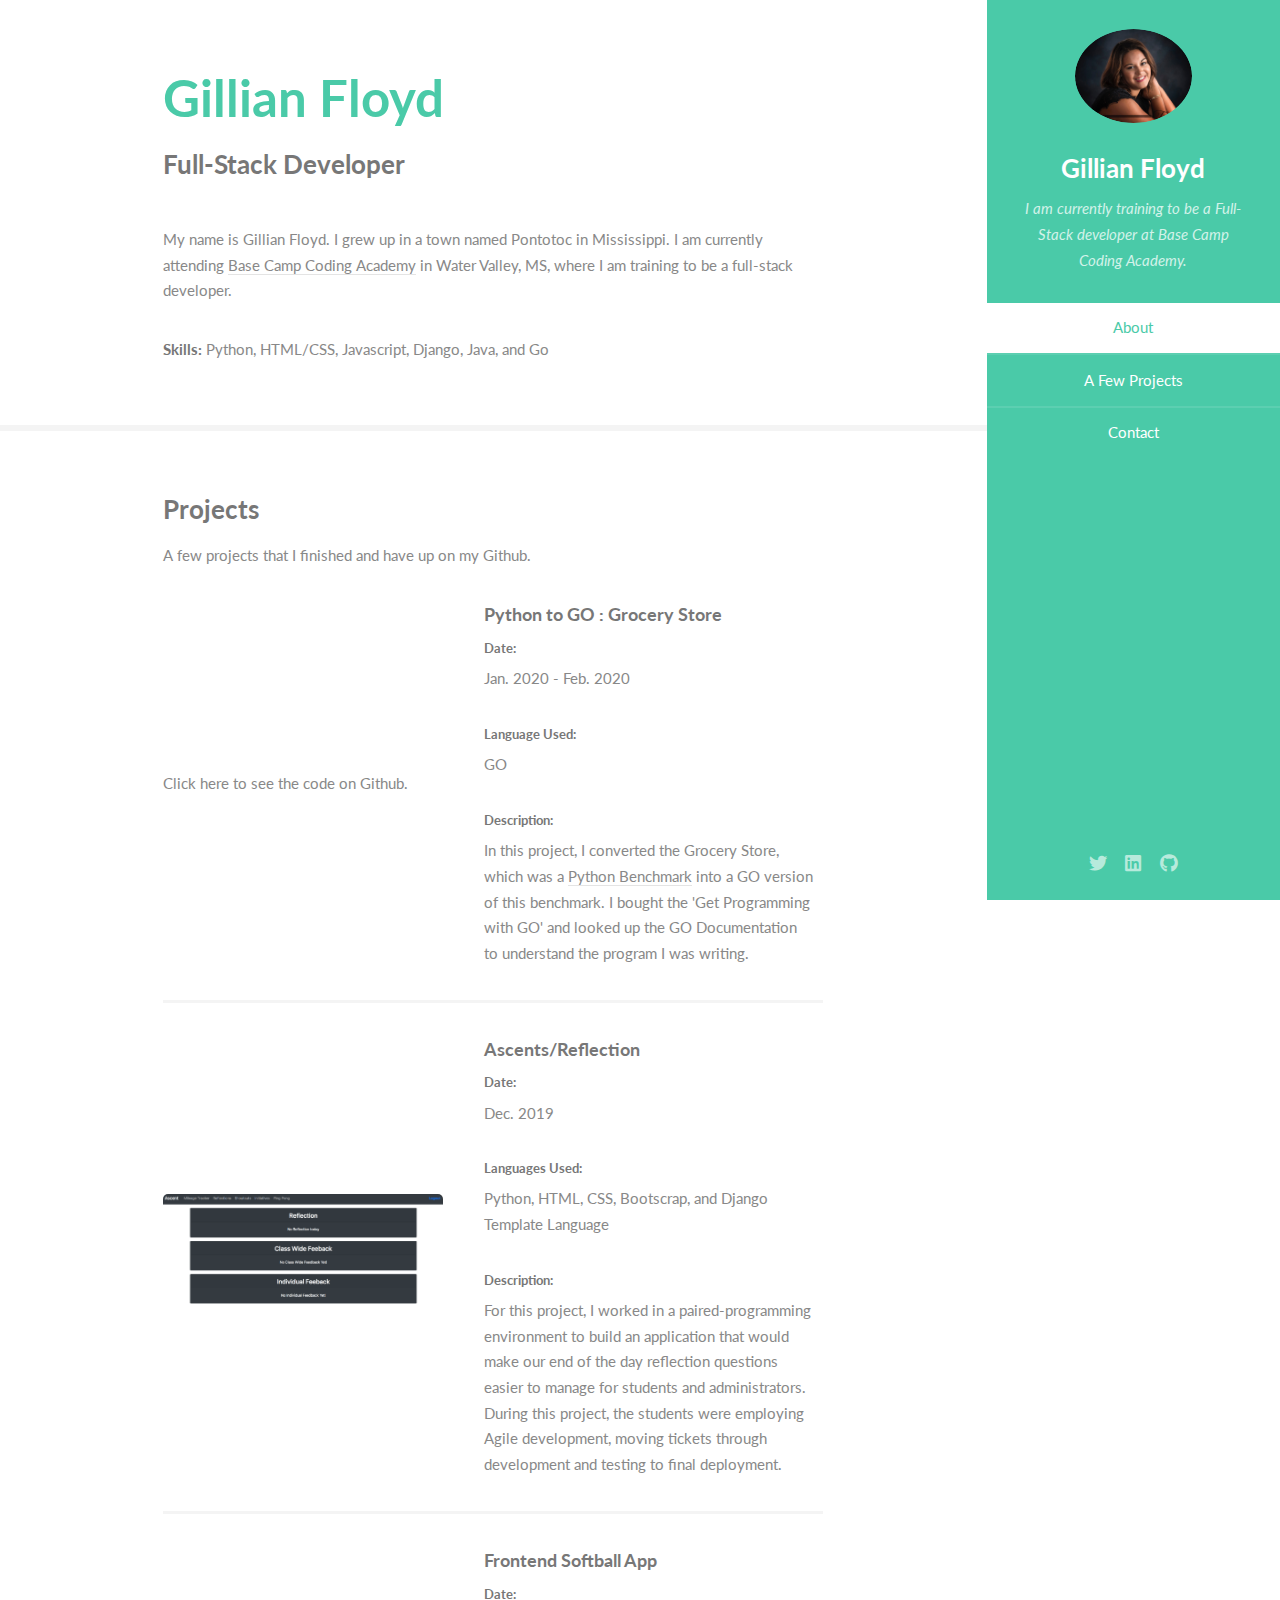
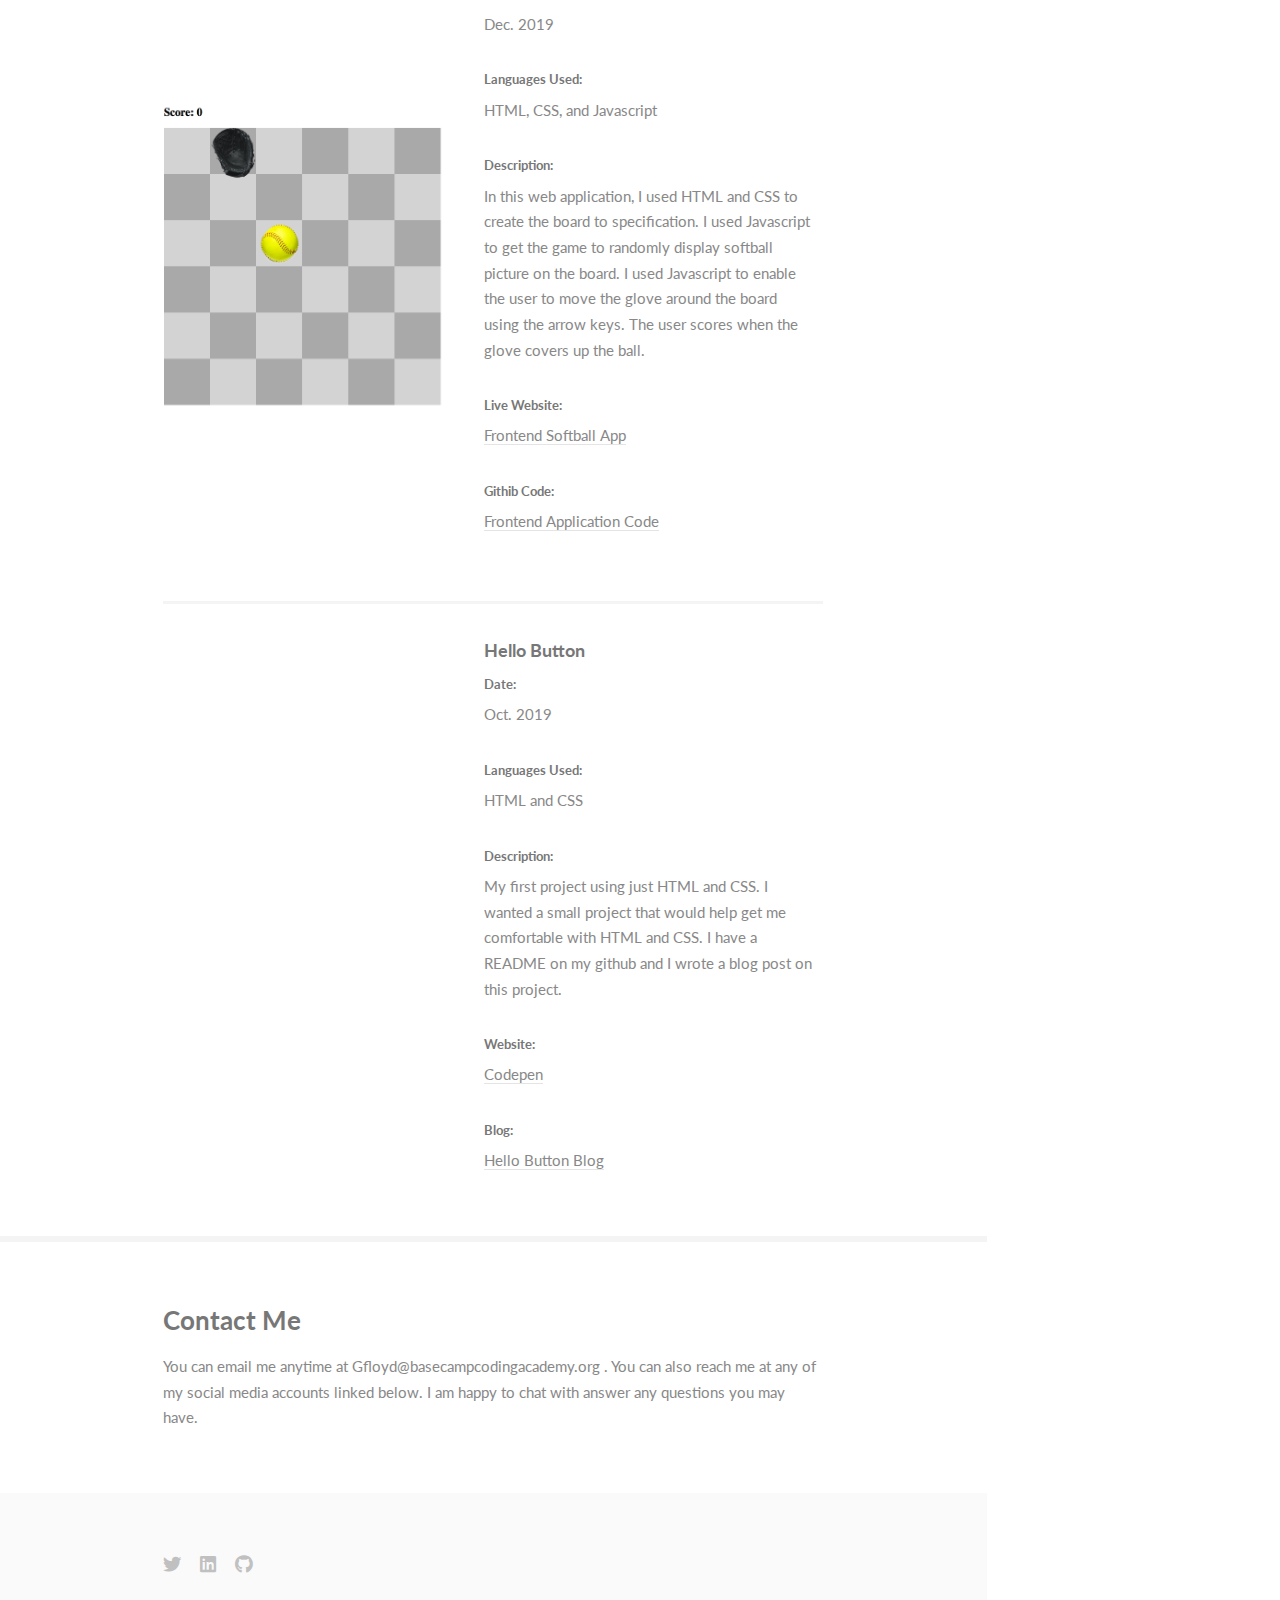
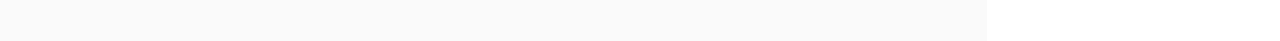
==== commit f865b99e: "commented out the skills section." ====
--- a/index.html
+++ b/index.html
@@ -24,7 +24,7 @@
 				<nav id="nav">
 					<ul>
 						<li><a href="#about" class="active">About</a></li>
-						<li><a href="#skills">Skills</a></li>
+						<!--<li><a href="#skills">Skills</a></li> -->
 						<li><a href="#projects">A Few Projects</a></li>
 						<li><a href="#contact">Contact</a></li>
 					</ul>
@@ -52,11 +52,12 @@
 										<p>Full-Stack Developer<br /></p>
 									</header>
 									<p>My name is Gillian Floyd. I grew up in a town named Pontotoc in Mississippi. I am currently attending <a href="https://basecampcodingacademy.org/">Base Camp Coding Academy</a> in Water Valley, MS, where I am training to be a full-stack developer.</p>
+									<p><strong>Skills: </strong> Python, HTML/CSS, Javascript, Django, Java, and Go</p>
 								</div>
 							</section>
 
 						<!-- Two -->
-							<section id="skills">
+							<!-- <section id="skills">
 								<div class="container">
 									<h3>Skills</h3>
 									<ul class="feature-icons">
@@ -66,7 +67,7 @@
 										<li class="icon solid fa-users"><strong>Interpersonal Skills</strong>: Communication, Teamwork, Leadership, Self-motivation, and Adaptability</li>
 									</ul>
 								</div>
-							</section>
+							</section> -->
 
 						<!-- Three -->
 							<section id="projects">
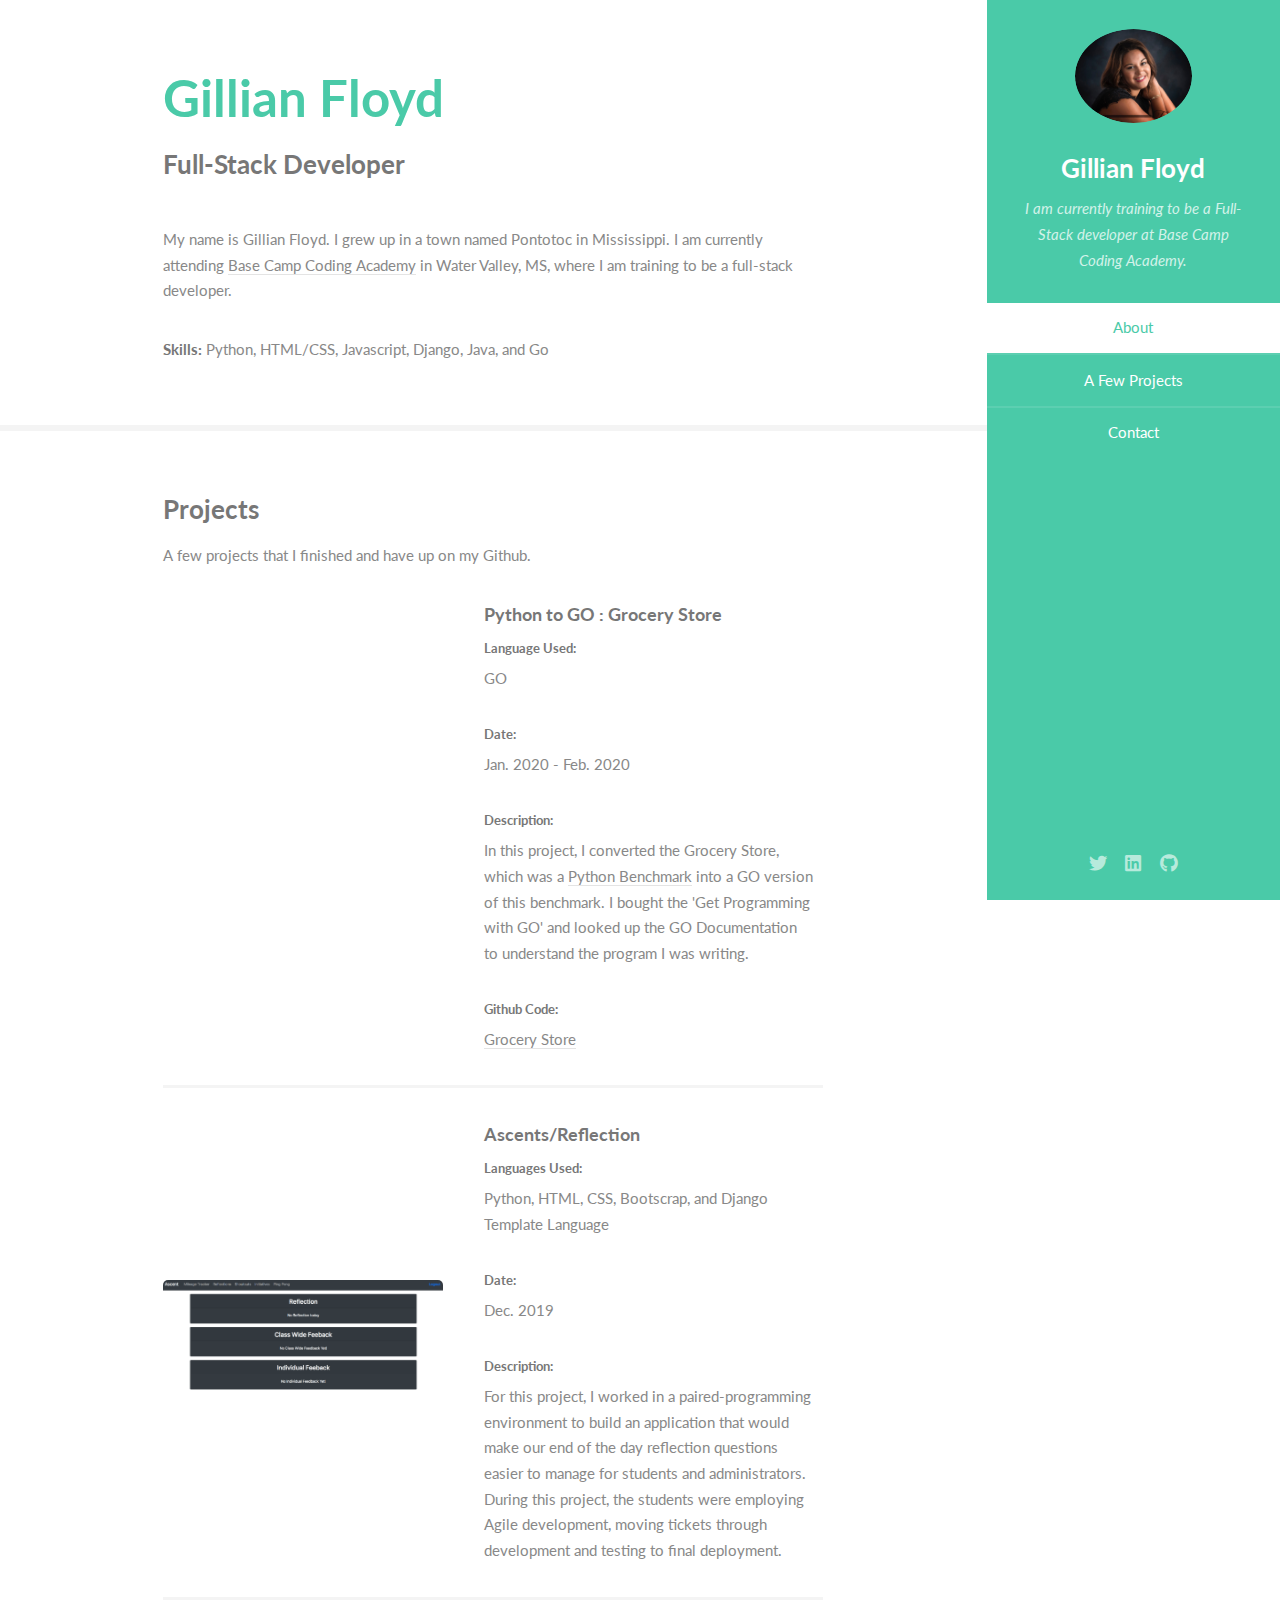
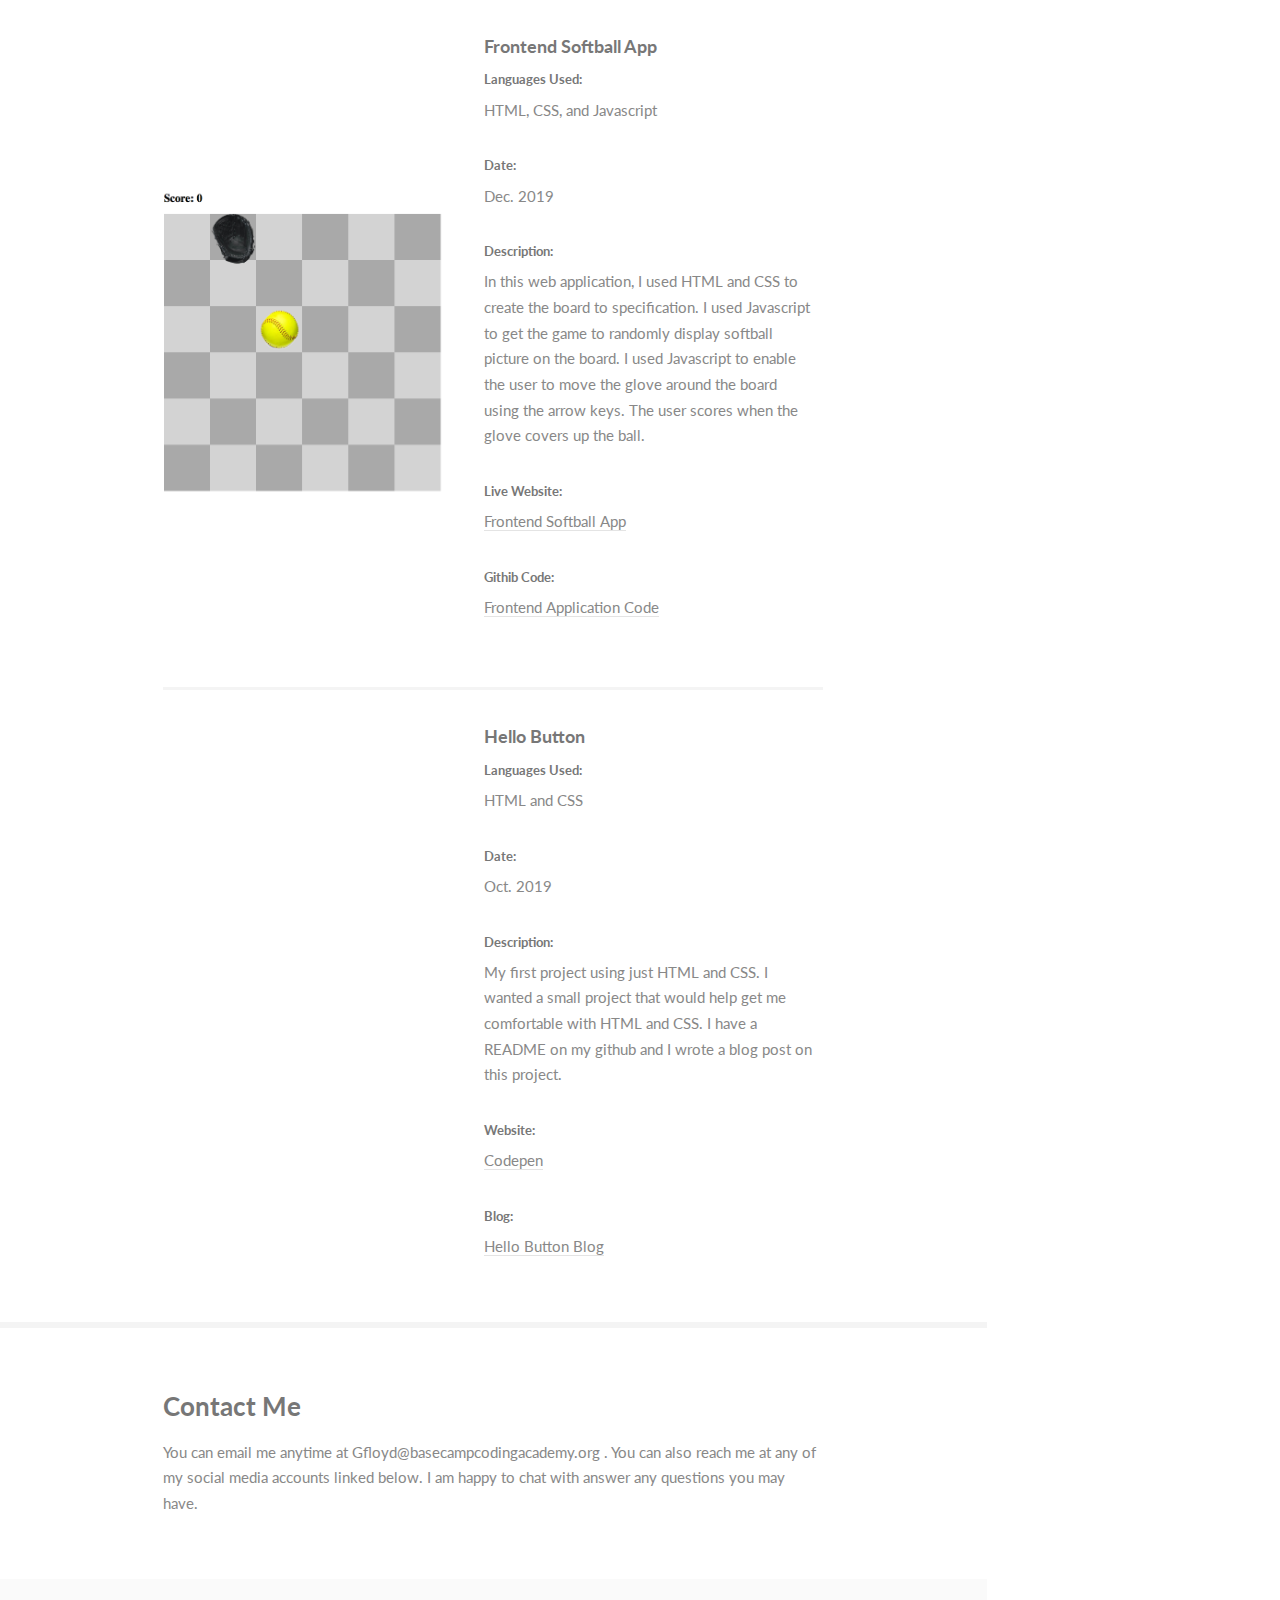
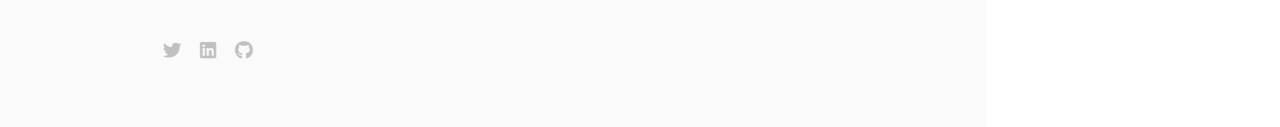
==== commit 72920a4a: "added a github code for my go project." ====
--- a/index.html
+++ b/index.html
@@ -76,25 +76,27 @@
 									<p>A few projects that I finished and have up on my Github.</p>
 									<div class="features">
 										<article>
-											<a href="https://github.com/gillianfloyd2001/Grocery_Store_GO/blob/master/app.go" class="image"><img src="images/go.jpeg" alt="" /> Click here to see the code on Github.</a>
+											<a href="https://github.com/gillianfloyd2001/Grocery_Store_GO/blob/master/app.go" class="image"><img src="images/go.jpeg" alt="" /></a>
 											<div class="inner">
 												<h4>Python to GO : Grocery Store</h4>
+												<h5>Language Used:</h5>
+												<p>GO</p>
 												<h5>Date: </h5>
 												<p> Jan. 2020 - Feb. 2020</p>
-												<h5>Language Used:</h5>
-												<p>GO</p>
 												<h5>Description:</h5>
 												<p>In this project, I converted the Grocery Store, which was a <a href="https://github.com/BaseCampCoding/python_benchmark/blob/master/grocery_store/app.py">Python Benchmark</a> into a GO version of this benchmark. I bought the 'Get Programming with GO' and looked up the GO Documentation to understand the program I was writing.  </p>
+												<h5>Github Code: </h5>
+												<p><a href="https://github.com/gillianfloyd2001/Grocery_Store_GO/blob/master/app.go">Grocery Store</a></p>
 											</div>
 										</article>
 										<article>
 											<a class="image"><img src="images/Reflection-ascent.jpeg" alt="" /></a>
 											<div class="inner">
 												<h4>Ascents/Reflection</h4>
+												<h5>Languages Used:</h5>
+												<p>Python, HTML, CSS, Bootscrap, and Django Template Language</p>
 												<h5>Date: </h5>
 												<p>Dec. 2019</p>
-												<h5>Languages Used:</h5>
-												<p>Python, HTML, CSS, Bootscrap, and Django Template Language</p>
 												<h5>Description:</h5>
 												<p>For this project, I worked in a paired-programming environment to build an application that would make our end of the day reflection questions easier to manage for students and administrators. During this project, the students were employing Agile development, moving tickets through development and testing to final deployment.</p>
 											</div>
@@ -103,10 +105,10 @@
 											<a href="https://gillianfloyd2001.github.io/softball-board-game/" class="image"><img src="images/Softball_game.jpeg" alt="" /></a>
 											<div class="inner">
 												<h4> Frontend Softball App</h4>
+												<h5>Languages Used:</h5>
+												<p>HTML, CSS, and Javascript</p>
 												<h5>Date: </h5>
 												<p>Dec. 2019</p>
-												<h5>Languages Used:</h5>
-												<p>HTML, CSS, and Javascript</p>
 												<h5>Description:</h5>
 												<p>In this web application, I used HTML and CSS to create the board to specification. I used Javascript to get the game to randomly display softball picture on the board. I used Javascript to enable the user to move the glove around the board using the arrow keys. The user scores when the glove covers up the ball.</p>
 												<h5>Live Website:</h5>
@@ -119,10 +121,10 @@
 											<a href="https://codepen.io/gillianfloyd2001/pen/bGbWqMo" class="image"><img src="images/hello_button.png" alt="" /></a>
 											<div class="inner">
 												<h4>Hello Button</h4>
+												<h5>Languages Used:</h5>
+												<p>HTML and CSS</p>
 												<h5>Date: </h5>
 												<p>Oct. 2019</p>
-												<h5>Languages Used:</h5>
-												<p>HTML and CSS</p>
 												<h5>Description:</h5>
 												<p>My first project using just HTML and CSS. I wanted a small project that would help get me comfortable with HTML and CSS. I have a README on my github and I wrote a blog post on this project.</p>
 												<h5>Website:</h5>
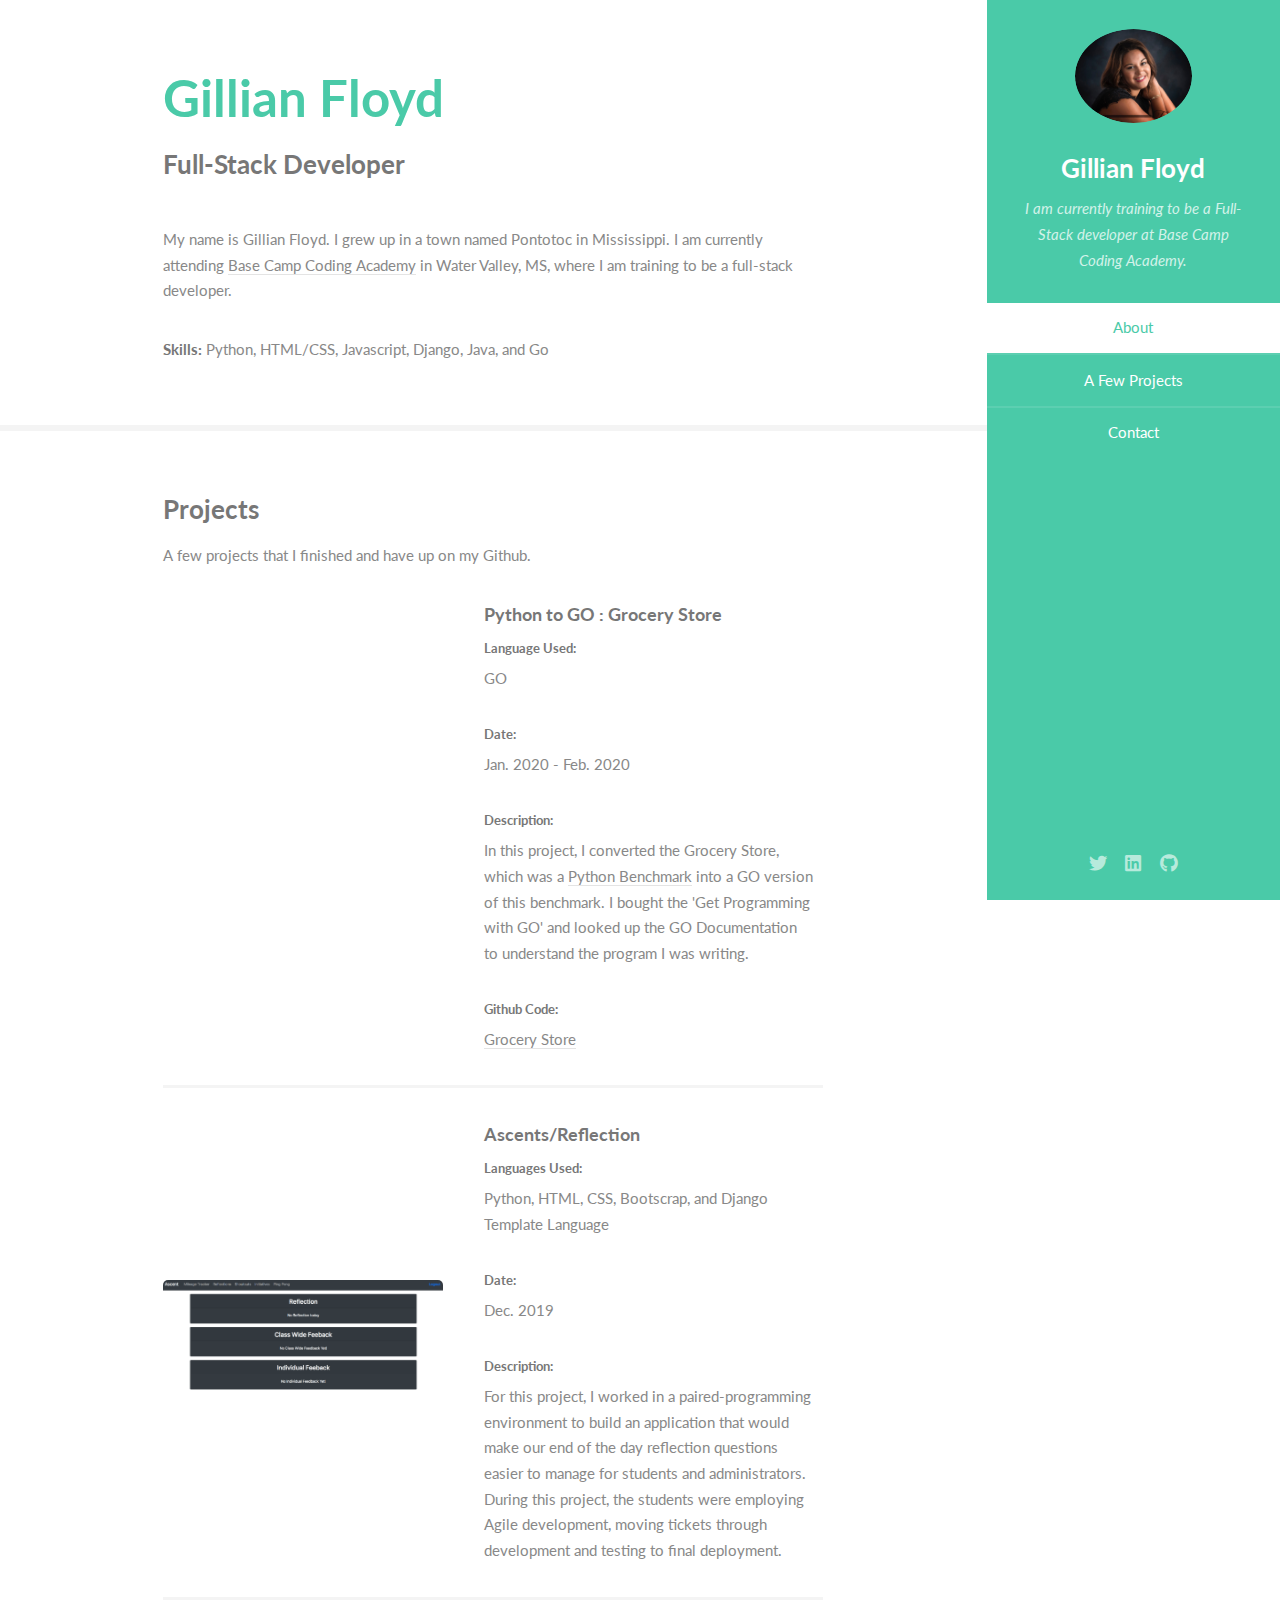
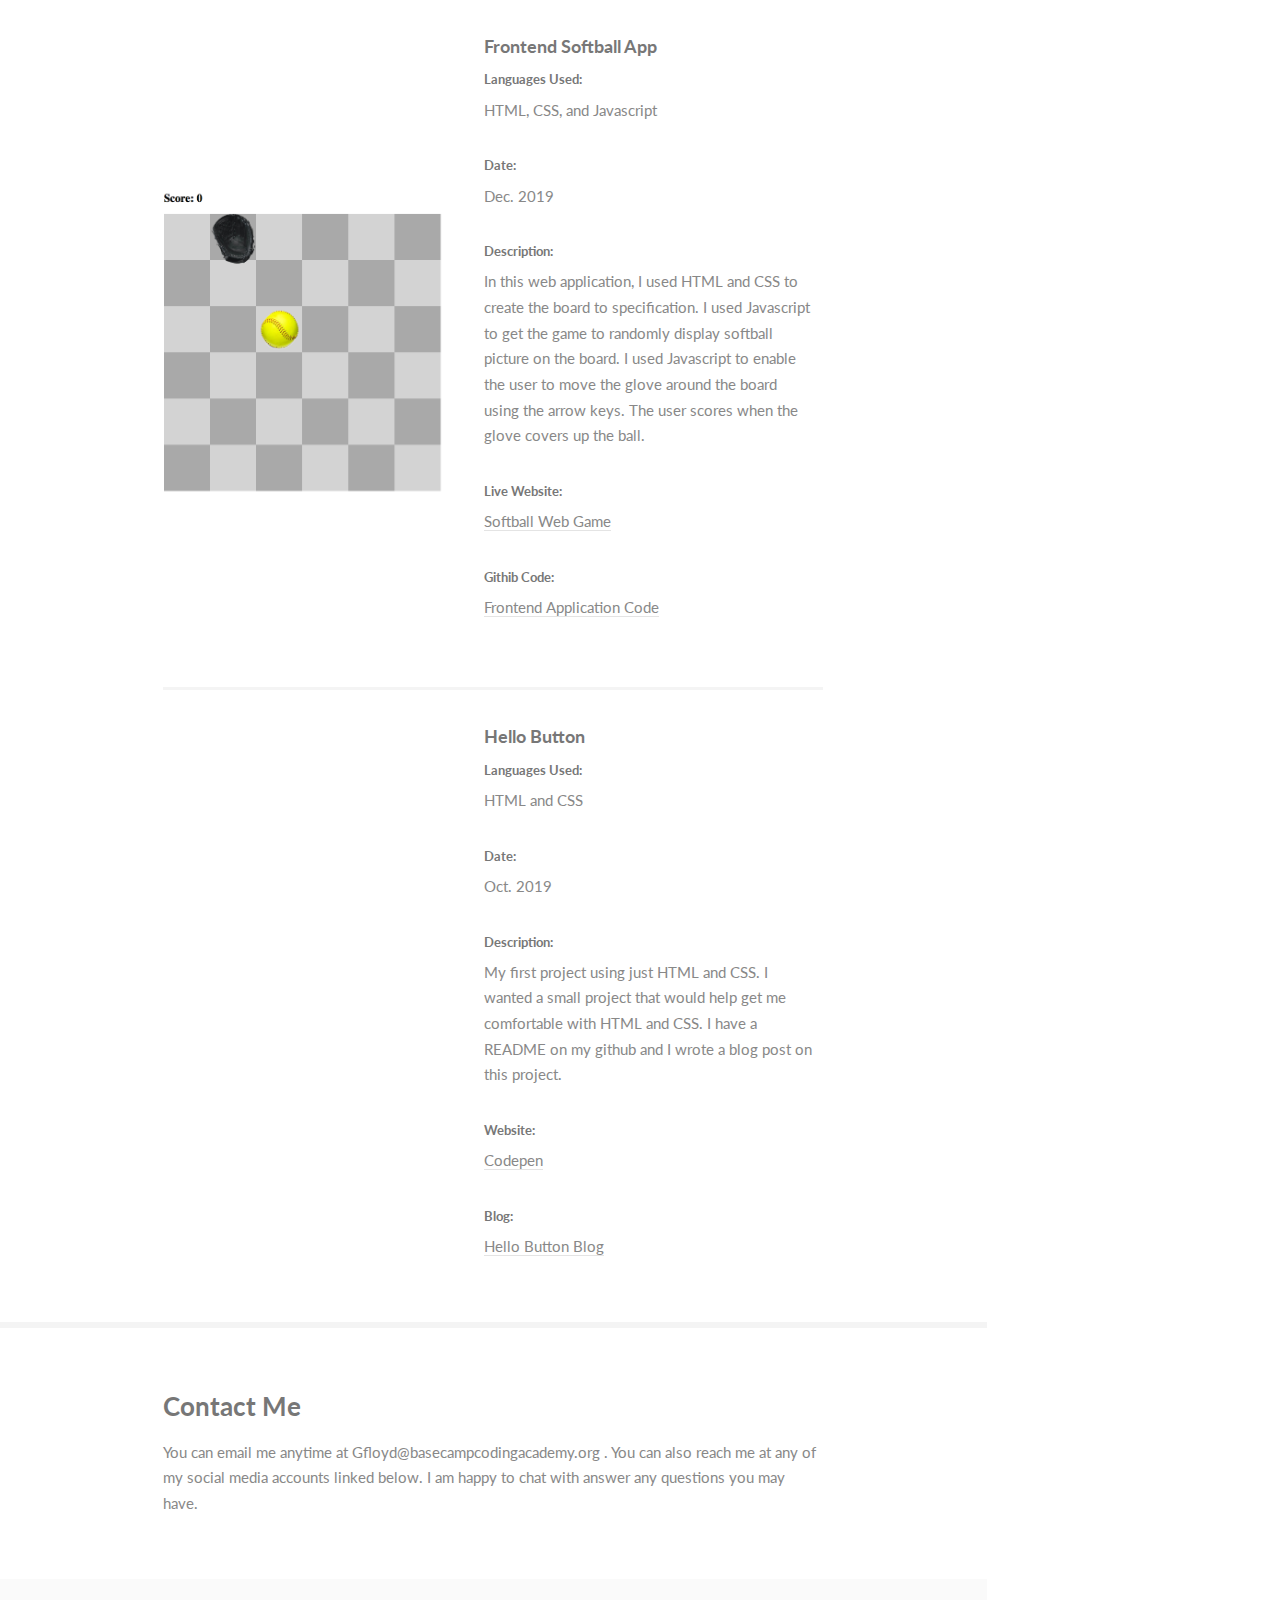
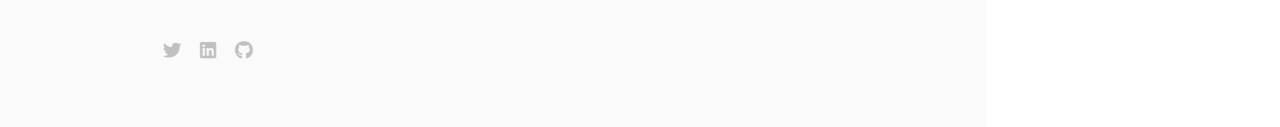
==== commit 3b9a8f63: "changing the name of an a tag" ====
--- a/index.html
+++ b/index.html
@@ -112,7 +112,7 @@
 												<h5>Description:</h5>
 												<p>In this web application, I used HTML and CSS to create the board to specification. I used Javascript to get the game to randomly display softball picture on the board. I used Javascript to enable the user to move the glove around the board using the arrow keys. The user scores when the glove covers up the ball.</p>
 												<h5>Live Website:</h5>
-												<p><a href="https://gillianfloyd2001.github.io/softball-board-game/">Frontend Softball App</a></p>
+												<p><a href="https://gillianfloyd2001.github.io/softball-board-game/">Softball Web Game</a></p>
 												<h5>Githib Code:</h5>
 												<p><a href="https://github.com/gillianfloyd2001/softball-board-game">Frontend Application Code</p>
 											</div>
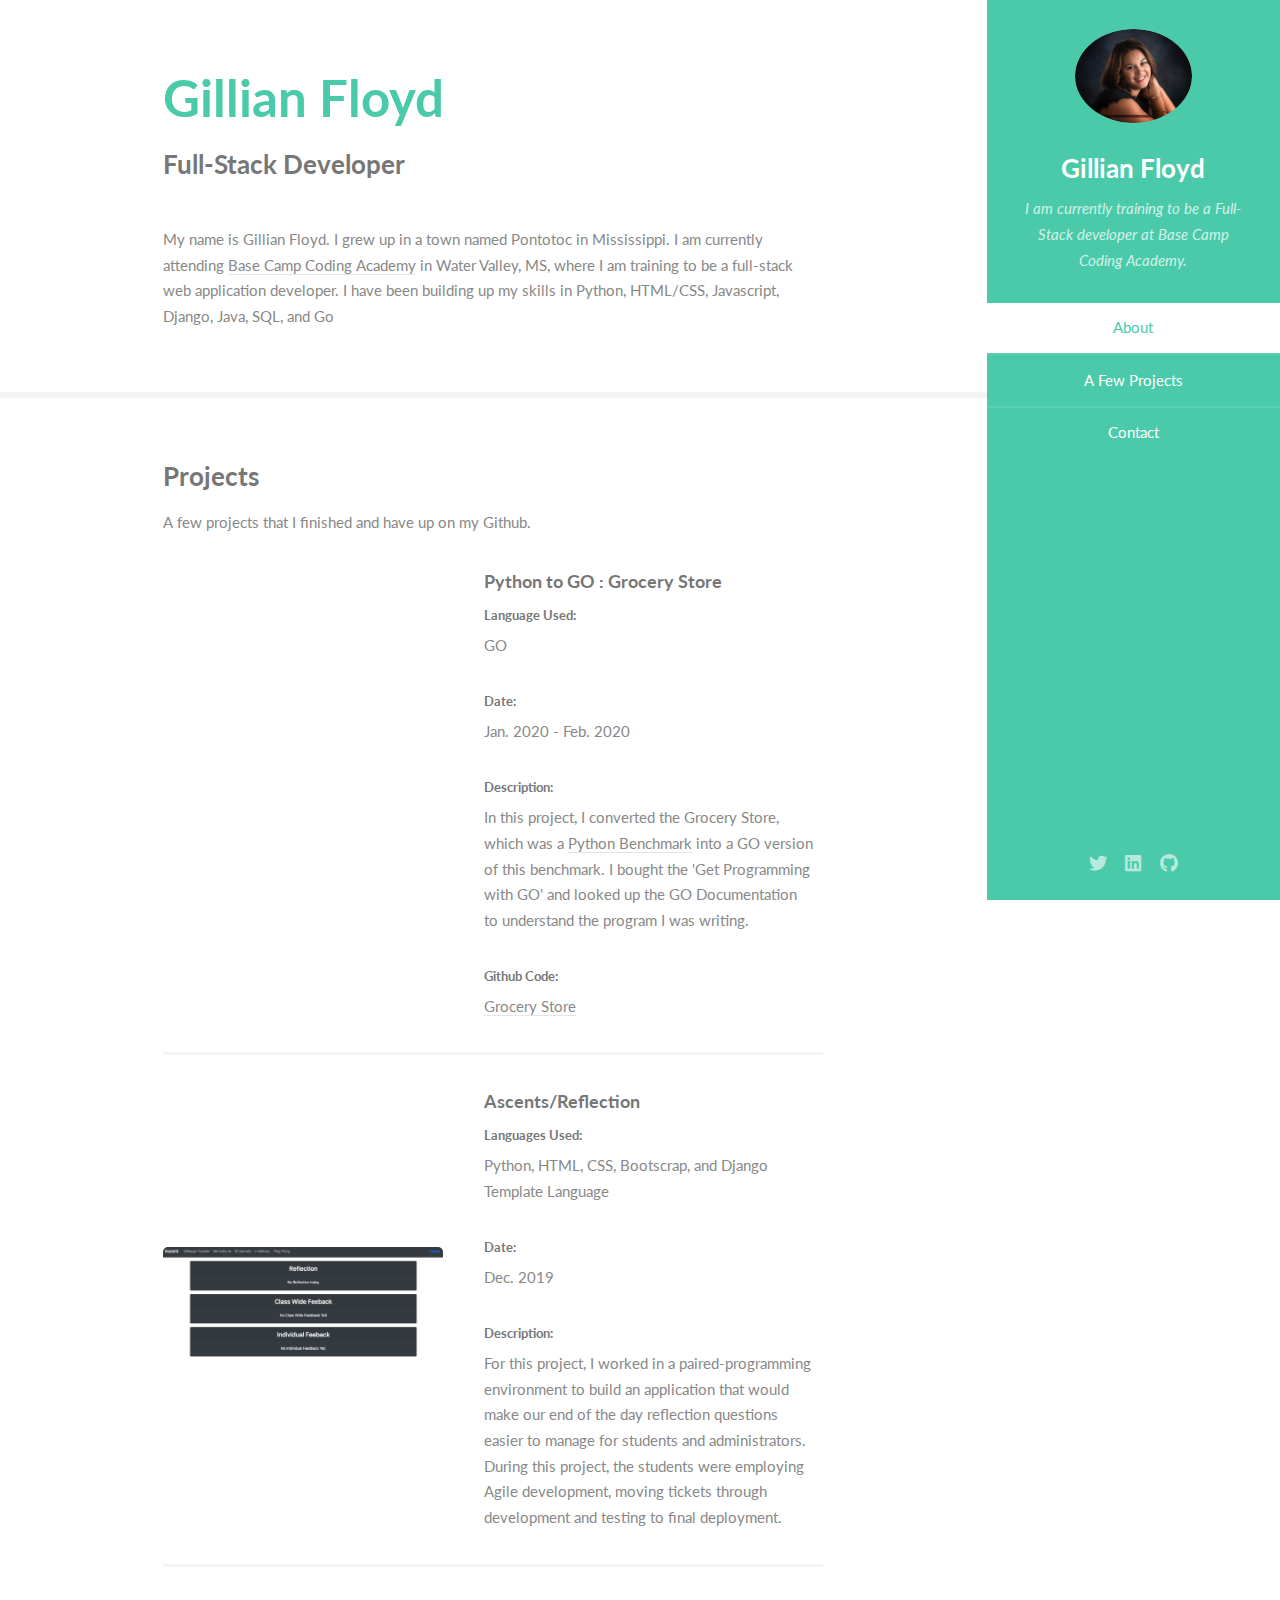
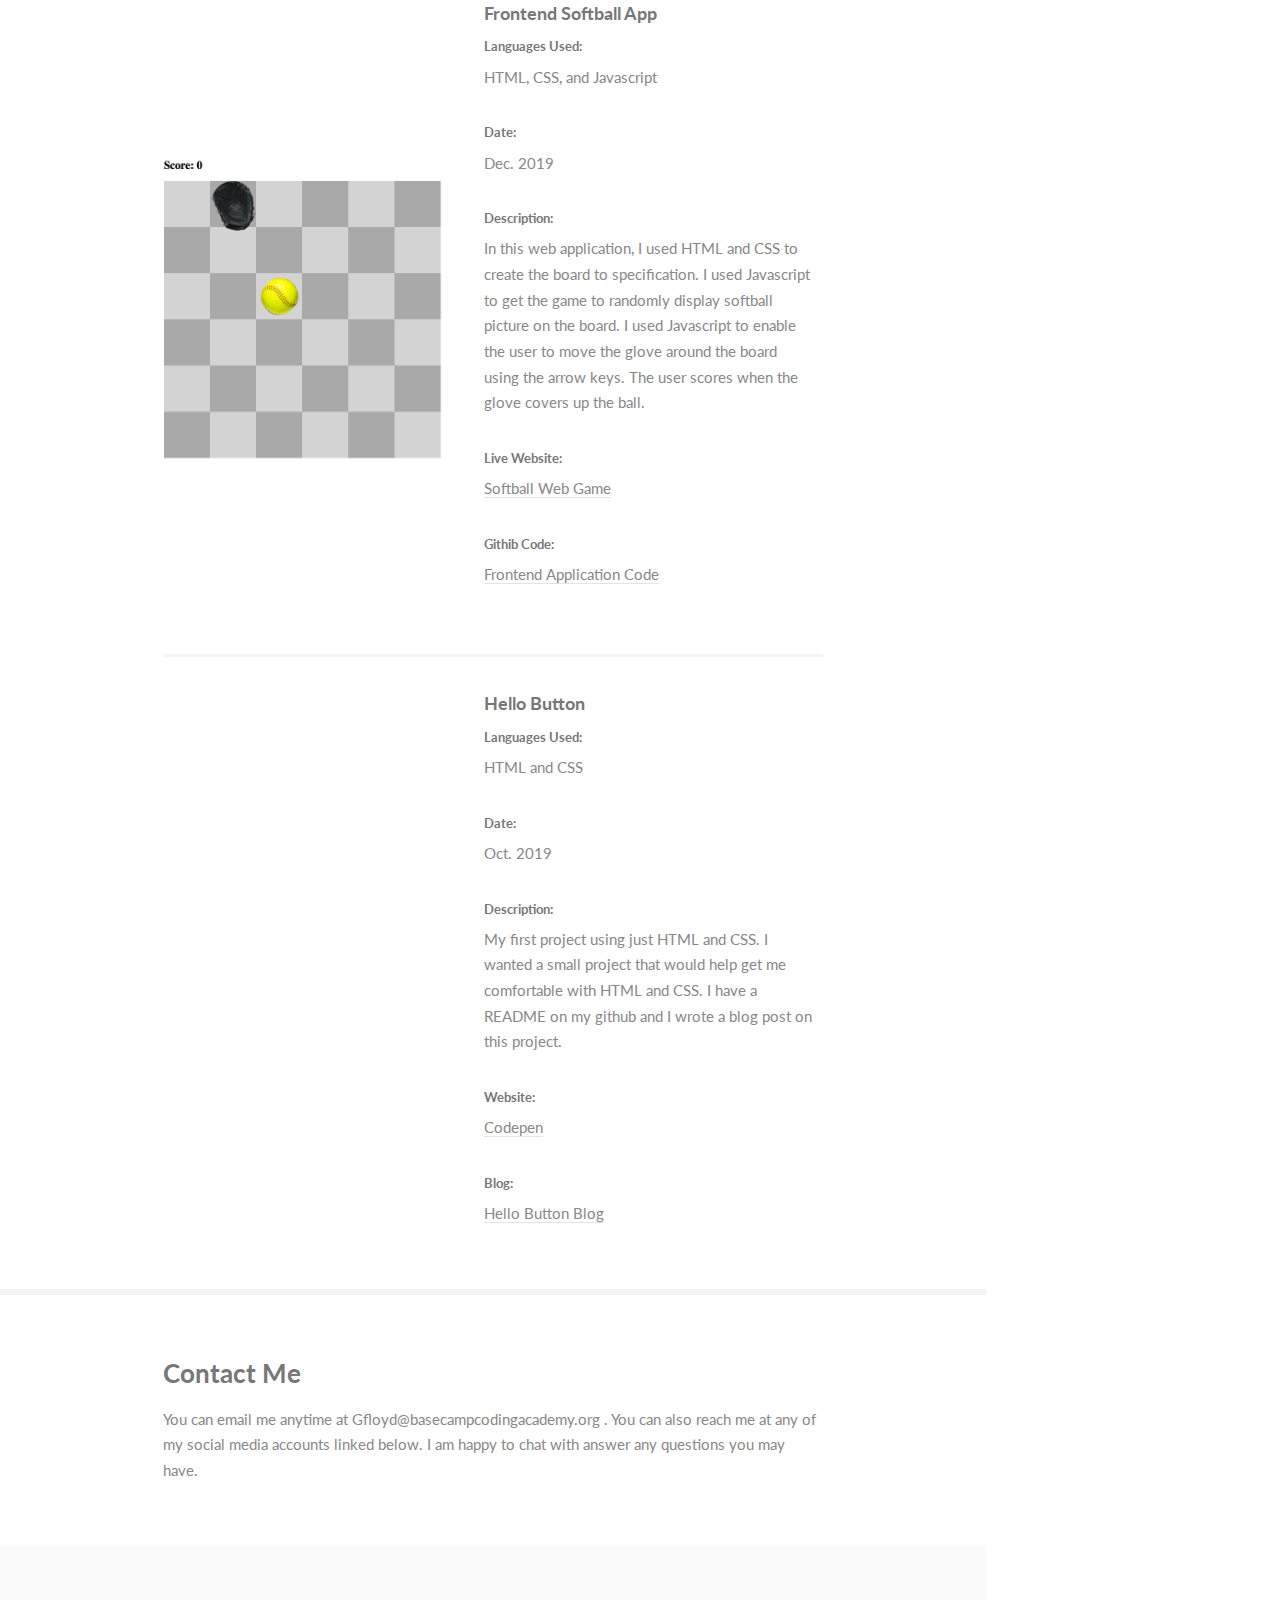
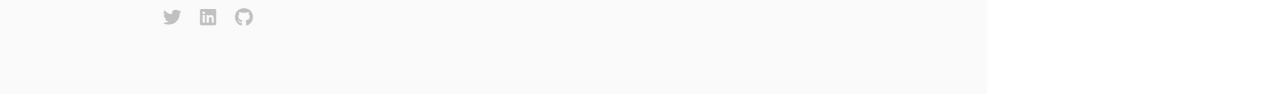
==== commit 80eee061: "making the skils section a complete sentence" ====
--- a/index.html
+++ b/index.html
@@ -51,8 +51,7 @@
 										<h2>Gillian Floyd</h2>
 										<p>Full-Stack Developer<br /></p>
 									</header>
-									<p>My name is Gillian Floyd. I grew up in a town named Pontotoc in Mississippi. I am currently attending <a href="https://basecampcodingacademy.org/">Base Camp Coding Academy</a> in Water Valley, MS, where I am training to be a full-stack developer.</p>
-									<p><strong>Skills: </strong> Python, HTML/CSS, Javascript, Django, Java, and Go</p>
+									<p>My name is Gillian Floyd. I grew up in a town named Pontotoc in Mississippi. I am currently attending <a href="https://basecampcodingacademy.org/">Base Camp Coding Academy</a> in Water Valley, MS, where I am training to be a full-stack web application developer. I have been building up my skills in Python, HTML/CSS, Javascript, Django, Java, SQL, and Go</p>
 								</div>
 							</section>
 
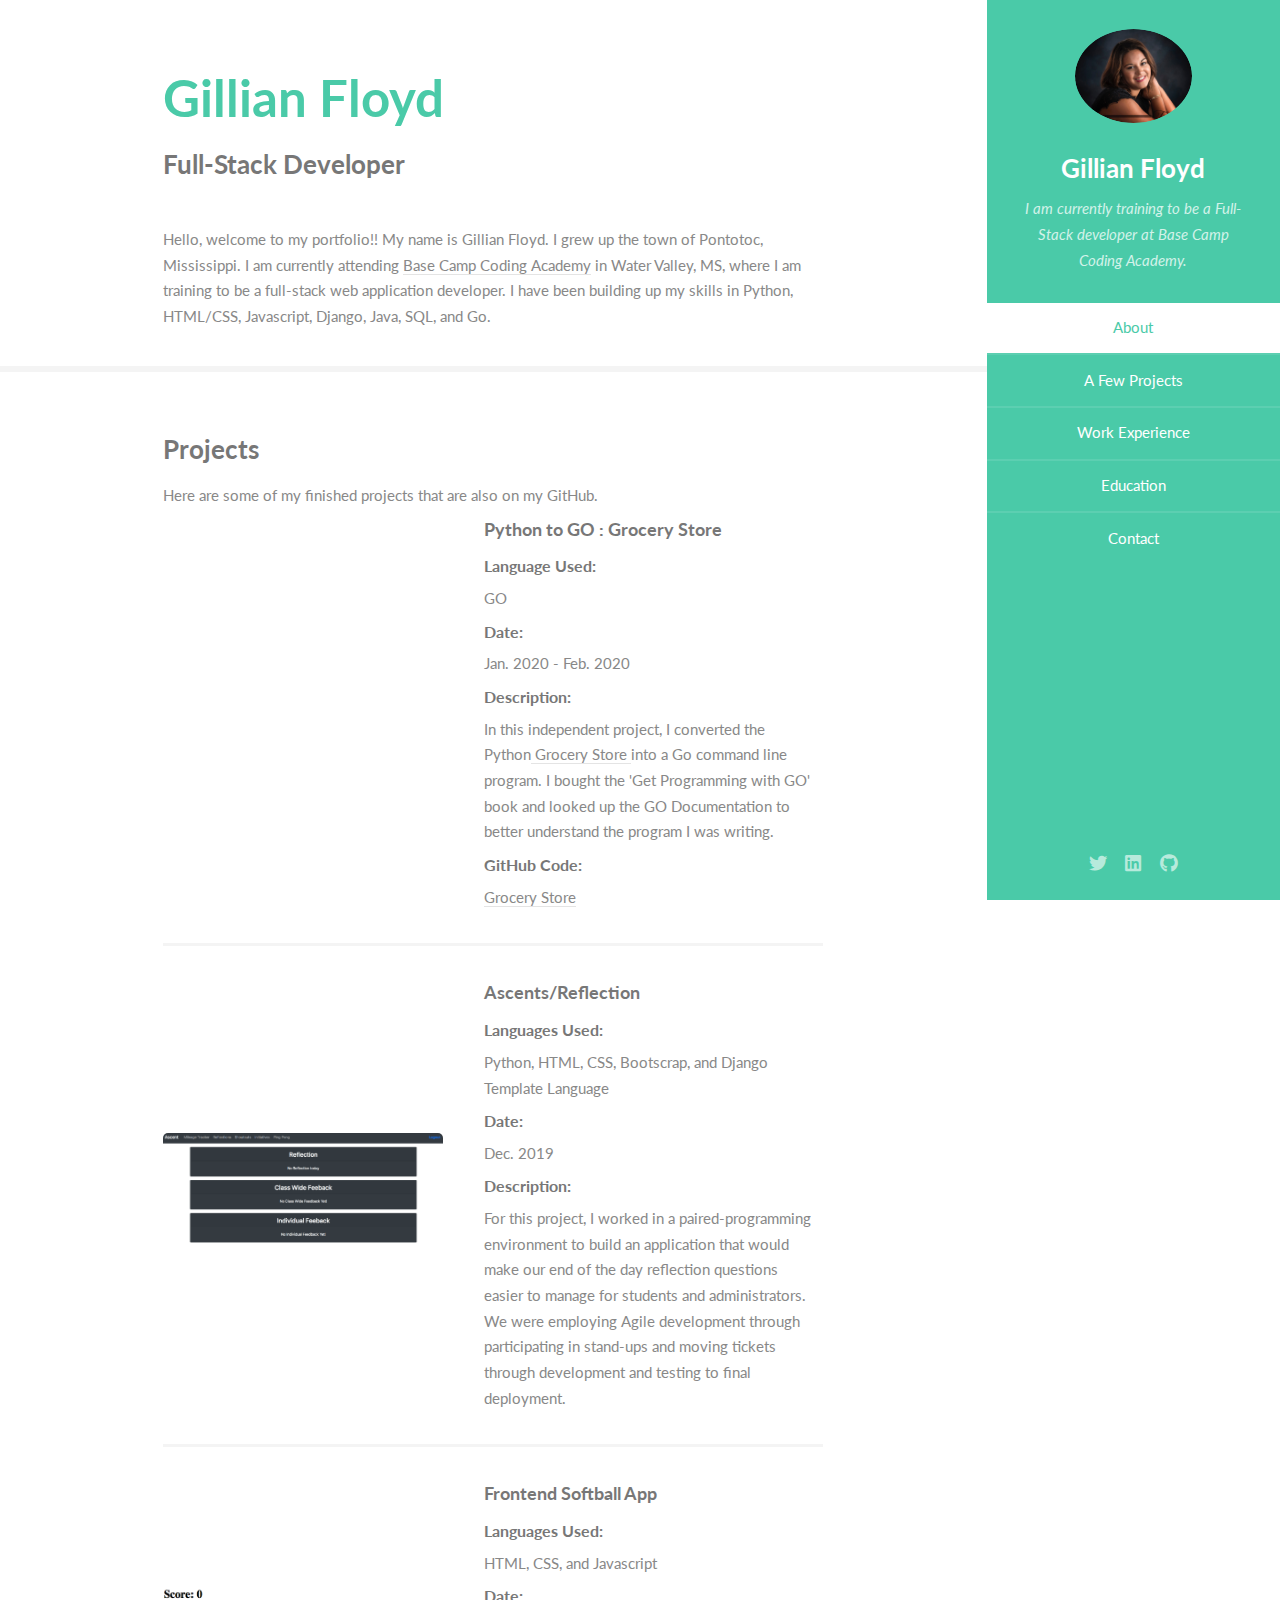
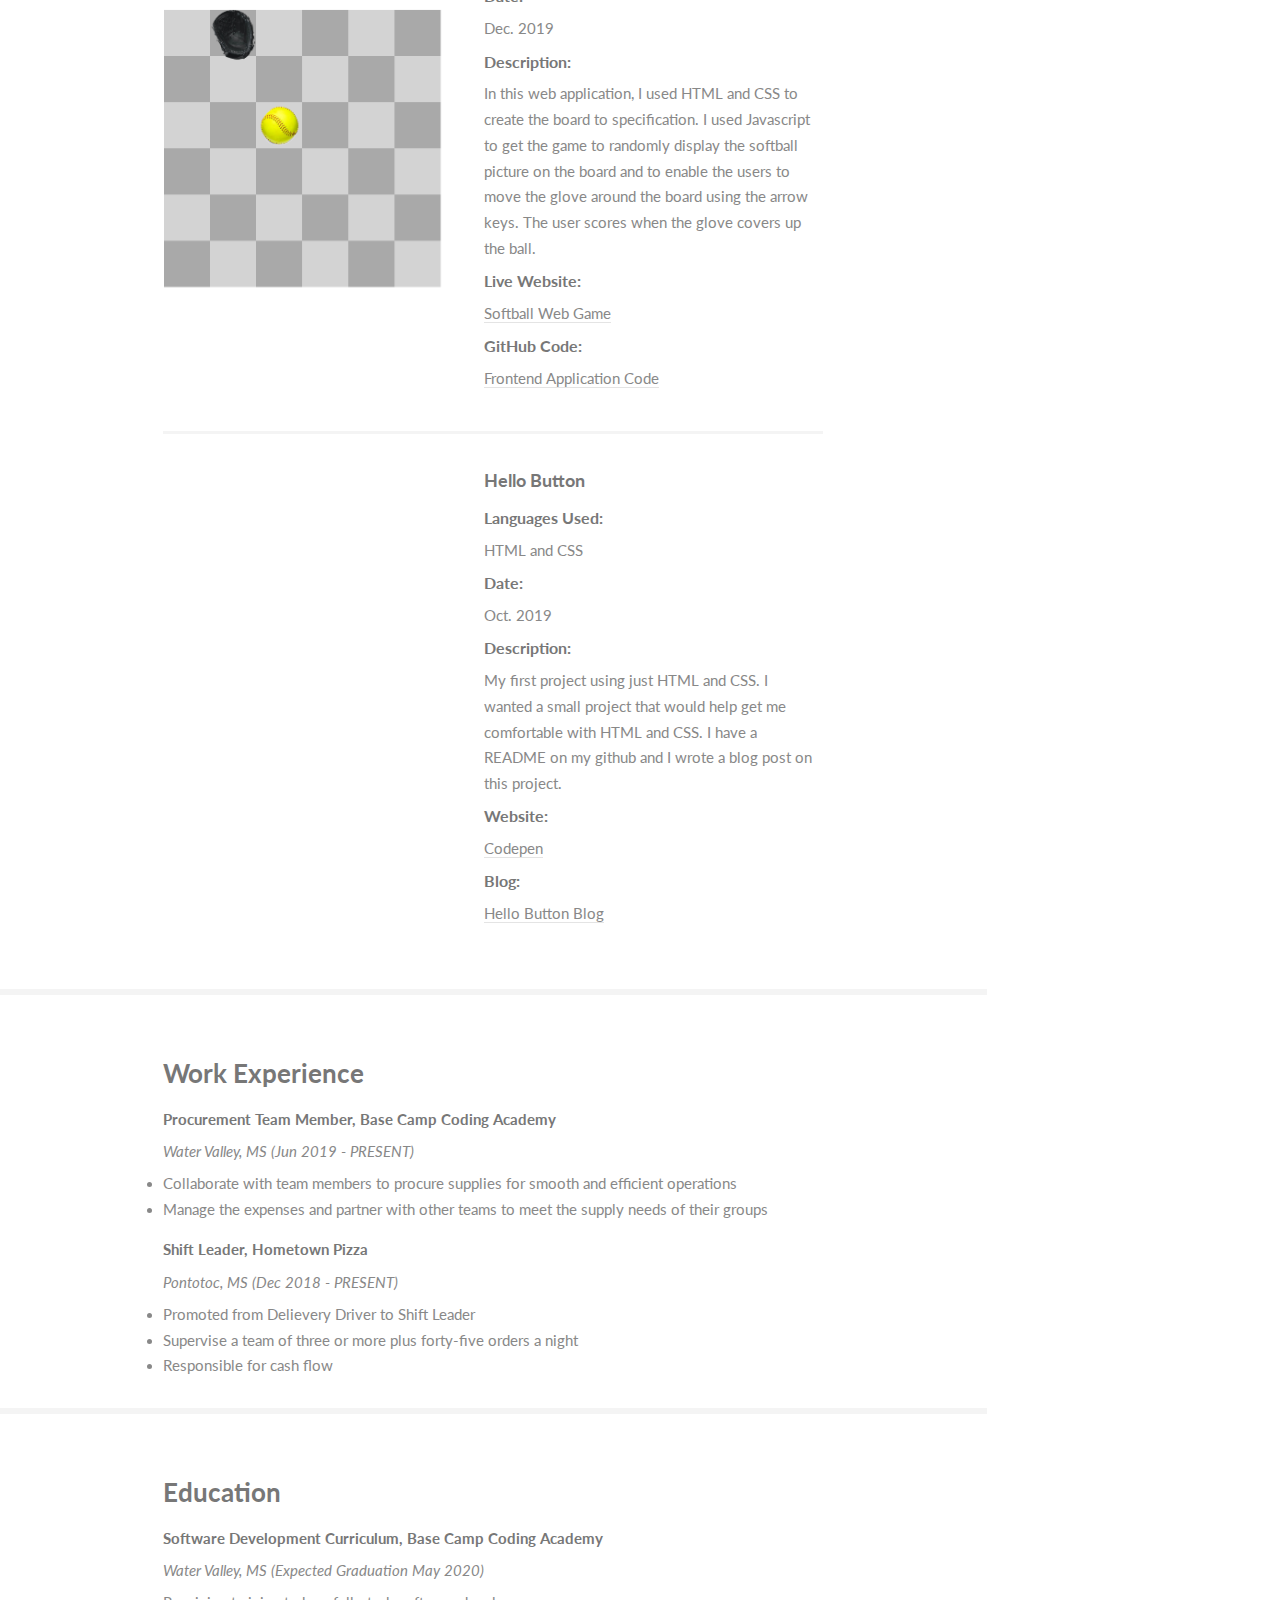
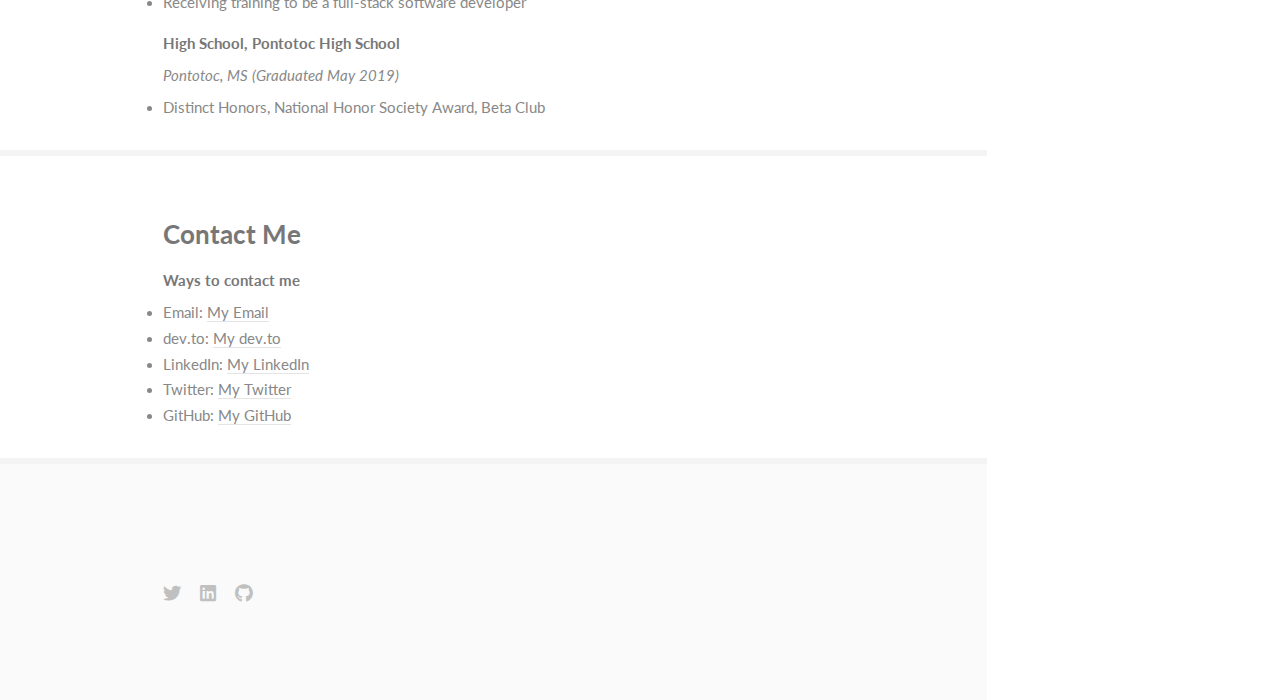
==== commit a8ff1439: "deleting all the commented code." ====
--- a/index.html
+++ b/index.html
@@ -1,9 +1,4 @@
 <!DOCTYPE HTML>
-<!--
-	Read Only by HTML5 UP
-	html5up.net | @ajlkn
-	Free for personal and commercial use under the CCA 3.0 license (html5up.net/license)
--->
 <html>
 	<head>
 		<title>Gillian Floyd, Base Camp Coding Academy</title>
@@ -24,8 +19,9 @@
 				<nav id="nav">
 					<ul>
 						<li><a href="#about" class="active">About</a></li>
-						<!--<li><a href="#skills">Skills</a></li> -->
 						<li><a href="#projects">A Few Projects</a></li>
+						<li><a href="#work">Work Experience</a></li>
+						<li><a href="#education">Education</a></li>
 						<li><a href="#contact">Contact</a></li>
 					</ul>
 				</nav>
@@ -37,54 +33,33 @@
 					</ul>
 				</footer>
 			</section>
-
-		<!-- Wrapper -->
 			<div id="wrapper">
-
-				<!-- Main -->
 					<div id="main">
-
-						<!-- One -->
 							<section id="about">
 								<div class="container">
 									<header class="major">
 										<h2>Gillian Floyd</h2>
 										<p>Full-Stack Developer<br /></p>
 									</header>
-									<p>My name is Gillian Floyd. I grew up in a town named Pontotoc in Mississippi. I am currently attending <a href="https://basecampcodingacademy.org/">Base Camp Coding Academy</a> in Water Valley, MS, where I am training to be a full-stack web application developer. I have been building up my skills in Python, HTML/CSS, Javascript, Django, Java, SQL, and Go</p>
+									<p>Hello, welcome to my portfolio!! My name is Gillian Floyd. I grew up the town of Pontotoc, Mississippi. I am currently attending <a href="https://basecampcodingacademy.org/">Base Camp Coding Academy</a> in Water Valley, MS, where I am training to be a full-stack web application developer. I have been building up my skills in Python, HTML/CSS, Javascript, Django, Java, SQL, and Go.</p>
 								</div>
 							</section>
-
-						<!-- Two -->
-							<!-- <section id="skills">
-								<div class="container">
-									<h3>Skills</h3>
-									<ul class="feature-icons">
-										<li class="icon solid fa-code"><strong>Languages Know</strong>: Python, HTML, CSS, Javascript, Java</li>
-										<li class="icon solid fa-cubes"><strong>Languages Learning</strong>: GO </li>
-										<li class="icon solid fa-bolt"><strong>Web Frameworks</strong>: Django</li>
-										<li class="icon solid fa-users"><strong>Interpersonal Skills</strong>: Communication, Teamwork, Leadership, Self-motivation, and Adaptability</li>
-									</ul>
-								</div>
-							</section> -->
-
-						<!-- Three -->
 							<section id="projects">
 								<div class="container">
 									<h3>Projects</h3>
-									<p>A few projects that I finished and have up on my Github.</p>
+									<p>Here are some of my finished projects that are also on my GitHub. </p>
 									<div class="features">
 										<article>
 											<a href="https://github.com/gillianfloyd2001/Grocery_Store_GO/blob/master/app.go" class="image"><img src="images/go.jpeg" alt="" /></a>
 											<div class="inner">
 												<h4>Python to GO : Grocery Store</h4>
-												<h5>Language Used:</h5>
+												<p style="font-size: 1.1em"><strong>Language Used:</strong></p>
 												<p>GO</p>
-												<h5>Date: </h5>
+												<p style="font-size: 1.1em"><strong>Date:</strong></p>
 												<p> Jan. 2020 - Feb. 2020</p>
-												<h5>Description:</h5>
-												<p>In this project, I converted the Grocery Store, which was a <a href="https://github.com/BaseCampCoding/python_benchmark/blob/master/grocery_store/app.py">Python Benchmark</a> into a GO version of this benchmark. I bought the 'Get Programming with GO' and looked up the GO Documentation to understand the program I was writing.  </p>
-												<h5>Github Code: </h5>
+												<p style="font-size: 1.1em"><strong>Description:</strong></p>
+												<p>In this independent project, I converted the Python<a href="https://github.com/BaseCampCoding/python_benchmark/blob/master/grocery_store/app.py"> Grocery Store </a> into a Go command line program. I bought the 'Get Programming with GO' book and looked up the GO Documentation to better understand the program I was writing.  </p>
+												<p style="font-size: 1.1em"><strong>GitHub Code:</strong></p>
 												<p><a href="https://github.com/gillianfloyd2001/Grocery_Store_GO/blob/master/app.go">Grocery Store</a></p>
 											</div>
 										</article>
@@ -92,27 +67,27 @@
 											<a class="image"><img src="images/Reflection-ascent.jpeg" alt="" /></a>
 											<div class="inner">
 												<h4>Ascents/Reflection</h4>
-												<h5>Languages Used:</h5>
+												<p style="font-size: 1.1em"><strong>Languages Used:</strong></p>
 												<p>Python, HTML, CSS, Bootscrap, and Django Template Language</p>
-												<h5>Date: </h5>
+												<p style="font-size: 1.1em"><strong>Date: </strong></p>
 												<p>Dec. 2019</p>
-												<h5>Description:</h5>
-												<p>For this project, I worked in a paired-programming environment to build an application that would make our end of the day reflection questions easier to manage for students and administrators. During this project, the students were employing Agile development, moving tickets through development and testing to final deployment.</p>
+												<p style="font-size: 1.1em"><strong>Description:</strong></p>
+												<p>For this project, I worked in a paired-programming environment to build an application that would make our end of the day reflection questions easier to manage for students and administrators. We were employing Agile development through participating in stand-ups and moving tickets through development and testing to final deployment.</p>
 											</div>
 										</article>
 										<article>
 											<a href="https://gillianfloyd2001.github.io/softball-board-game/" class="image"><img src="images/Softball_game.jpeg" alt="" /></a>
 											<div class="inner">
 												<h4> Frontend Softball App</h4>
-												<h5>Languages Used:</h5>
+												<p style="font-size: 1.1em"><strong>Languages Used:</strong></p>
 												<p>HTML, CSS, and Javascript</p>
-												<h5>Date: </h5>
+												<p style="font-size: 1.1em"><strong>Date:</strong></p>
 												<p>Dec. 2019</p>
-												<h5>Description:</h5>
-												<p>In this web application, I used HTML and CSS to create the board to specification. I used Javascript to get the game to randomly display softball picture on the board. I used Javascript to enable the user to move the glove around the board using the arrow keys. The user scores when the glove covers up the ball.</p>
-												<h5>Live Website:</h5>
+												<p style="font-size: 1.1em"><strong>Description:</strong></p>
+												<p>In this web application, I used HTML and CSS to create the board to specification. I used Javascript to get the game to randomly display the softball picture on the board and to enable the users to move the glove around the board using the arrow keys. The user scores when the glove covers up the ball.</p>
+												<p style="font-size: 1.1em"><strong>Live Website: </strong></p>
 												<p><a href="https://gillianfloyd2001.github.io/softball-board-game/">Softball Web Game</a></p>
-												<h5>Githib Code:</h5>
+												<p style="font-size: 1.1em"><strong>GitHub Code:</strong></p>
 												<p><a href="https://github.com/gillianfloyd2001/softball-board-game">Frontend Application Code</p>
 											</div>
 										</article>
@@ -120,364 +95,57 @@
 											<a href="https://codepen.io/gillianfloyd2001/pen/bGbWqMo" class="image"><img src="images/hello_button.png" alt="" /></a>
 											<div class="inner">
 												<h4>Hello Button</h4>
-												<h5>Languages Used:</h5>
+												<p style="font-size: 1.1em"><strong>Languages Used:</strong></p>
 												<p>HTML and CSS</p>
-												<h5>Date: </h5>
+												<p style="font-size: 1.1em"><strong>Date:</strong></p>
 												<p>Oct. 2019</p>
-												<h5>Description:</h5>
+												<p style="font-size: 1.1em"><strong>Description:</strong></p>
 												<p>My first project using just HTML and CSS. I wanted a small project that would help get me comfortable with HTML and CSS. I have a README on my github and I wrote a blog post on this project.</p>
-												<h5>Website:</h5>
+												<p style="font-size: 1.1em"><strong>Website:</strong></p>
 												<p><a href="https://codepen.io/gillianfloyd2001/pen/bGbWqMo">Codepen</a></p>
-												<h5>Blog: </h5>
+												<p style="font-size: 1.1em"><strong>Blog:</strong></p>
 												<p><a href="https://dev.to/gillianfloyd2001/how-i-got-off-the-ground-with-my-hello-button-and-the-finished-product-4j2f"> Hello Button Blog </a></p>
 											</div>
 										</article>
 									</div>
 								</div>
 							</section>
-
-						<!-- Four -->
+							<section id="work">
+								<div class="container">
+									<h3>Work Experience</h3>
+									<p><strong>Procurement Team Member, Base Camp Coding Academy</strong></p>
+										<p><i>Water Valley, MS (Jun 2019 - PRESENT)</i></p>
+											<li>Collaborate with team members to procure supplies for smooth and efficient operations</li>
+											<li style="margin-bottom: 1em">Manage the expenses and partner with other teams to meet the supply needs of their groups</li>
+									<p><strong>Shift Leader, Hometown Pizza</strong></p>
+										<p><i>Pontotoc, MS (Dec 2018 - PRESENT)</i></p>
+											<li>Promoted from Delievery Driver to Shift Leader</li>
+											<li>Supervise a team of three or more plus forty-five orders a night</li>
+											<li>Responsible for cash flow</li>
+								</div>
+							</section>
+							<section id="education">
+								<div class="container">
+									<h3>Education</h3>
+									<p><strong>Software Development Curriculum, Base Camp Coding Academy</strong></p> 
+										<p><i>Water Valley, MS (Expected Graduation May 2020)</i></p>
+											<li style="margin-bottom: 1em">Receiving training to be a full-stack software developer</li>
+									<p><strong>High School, Pontotoc High School</strong></p>
+										<p><i>Pontotoc, MS (Graduated May 2019)</i></p>
+											<li>Distinct Honors, National Honor Society Award, Beta Club</li>
+								</div>
+							</section>
 							<section id="contact">
 								<div class="container">
 									<h3>Contact Me</h3>
-									<p>You can email me anytime at Gfloyd@basecampcodingacademy.org . You can also reach me at any of my social media accounts linked below. I am happy to chat with answer any questions you may have. </p>
+									<p><strong>Ways to contact me</strong></p>
+									<li>Email:    <a href="mailto: gfloyd@basecampcodingacademy.org">My Email</a></li>
+									<li>dev.to:   <a href="https://dev.to/gillianfloyd2001">My dev.to</a></li>
+									<li>LinkedIn: <a href="https://www.linkedin.com/in/gillian-floyd-2a1568189/">  My LinkedIn</a></li>
+									<li>Twitter:  <a href="https://twitter.com/gillianfloyd15">  My Twitter</a></li>
+									<li>GitHub:   <a href="https://github.com/gillianfloyd2001">My GitHub</a></li>		
 								</div>
 							</section>
-
-						<!-- Five -->
-						<!--
-							<section id="five">
-								<div class="container">
-									<h3>Elements</h3>
-
-									<section>
-										<h4>Text</h4>
-										<p>This is <b>bold</b> and this is <strong>strong</strong>. This is <i>italic</i> and this is <em>emphasized</em>.
-										This is <sup>superscript</sup> text and this is <sub>subscript</sub> text.
-										This is <u>underlined</u> and this is code: <code>for (;;) { ... }</code>. Finally, <a href="#">this is a link</a>.</p>
-										<hr />
-										<header>
-											<h4>Heading with a Subtitle</h4>
-											<p>Lorem ipsum dolor sit amet nullam id egestas urna aliquam</p>
-										</header>
-										<p>Nunc lacinia ante nunc ac lobortis. Interdum adipiscing gravida odio porttitor sem non mi integer non faucibus ornare mi ut ante amet placerat aliquet. Volutpat eu sed ante lacinia sapien lorem accumsan varius montes viverra nibh in adipiscing blandit tempus accumsan.</p>
-										<header>
-											<h5>Heading with a Subtitle</h5>
-											<p>Lorem ipsum dolor sit amet nullam id egestas urna aliquam</p>
-										</header>
-										<p>Nunc lacinia ante nunc ac lobortis. Interdum adipiscing gravida odio porttitor sem non mi integer non faucibus ornare mi ut ante amet placerat aliquet. Volutpat eu sed ante lacinia sapien lorem accumsan varius montes viverra nibh in adipiscing blandit tempus accumsan.</p>
-										<hr />
-										<h2>Heading Level 2</h2>
-										<h3>Heading Level 3</h3>
-										<h4>Heading Level 4</h4>
-										<h5>Heading Level 5</h5>
-										<h6>Heading Level 6</h6>
-										<hr />
-										<h5>Blockquote</h5>
-										<blockquote>Fringilla nisl. Donec accumsan interdum nisi, quis tincidunt felis sagittis eget tempus euismod. Vestibulum ante ipsum primis in faucibus vestibulum. Blandit adipiscing eu felis iaculis volutpat ac adipiscing accumsan faucibus. Vestibulum ante ipsum primis in faucibus lorem ipsum dolor sit amet nullam adipiscing eu felis.</blockquote>
-										<h5>Preformatted</h5>
-										<pre><code>i = 0;
-
-while (!deck.isInOrder()) {
-    print 'Iteration ' + i;
-    deck.shuffle();
-    i++;
-}
-
-print 'It took ' + i + ' iterations to sort the deck.';</code></pre>
-									</section>
-
-									<section>
-										<h4>Lists</h4>
-										<div class="row">
-											<div class="col-6 col-12-xsmall">
-												<h5>Unordered</h5>
-												<ul>
-													<li>Dolor pulvinar etiam magna etiam.</li>
-													<li>Sagittis adipiscing lorem eleifend.</li>
-													<li>Felis enim feugiat dolore viverra.</li>
-												</ul>
-												<h5>Alternate</h5>
-												<ul class="alt">
-													<li>Dolor pulvinar etiam magna etiam.</li>
-													<li>Sagittis adipiscing lorem eleifend.</li>
-													<li>Felis enim feugiat dolore viverra.</li>
-												</ul>
-											</div>
-											<div class="col-6 col-12-xsmall">
-												<h5>Ordered</h5>
-												<ol>
-													<li>Dolor pulvinar etiam magna etiam.</li>
-													<li>Etiam vel felis at lorem sed viverra.</li>
-													<li>Felis enim feugiat dolore viverra.</li>
-													<li>Dolor pulvinar etiam magna etiam.</li>
-													<li>Etiam vel felis at lorem sed viverra.</li>
-													<li>Felis enim feugiat dolore viverra.</li>
-												</ol>
-												<h5>Icons</h5>
-												<ul class="icons">
-													<li><a href="#" class="icon brands fa-twitter"><span class="label">Twitter</span></a></li>
-													<li><a href="#" class="icon brands fa-facebook-f"><span class="label">Facebook</span></a></li>
-													<li><a href="#" class="icon brands fa-instagram"><span class="label">Instagram</span></a></li>
-													<li><a href="#" class="icon brands fa-github"><span class="label">Github</span></a></li>
-													<li><a href="#" class="icon brands fa-dribbble"><span class="label">Dribbble</span></a></li>
-													<li><a href="#" class="icon brands fa-tumblr"><span class="label">Tumblr</span></a></li>
-												</ul>
-											</div>
-										</div>
-										<h5>Actions</h5>
-										<ul class="actions">
-											<li><a href="#" class="button primary">Default</a></li>
-											<li><a href="#" class="button">Default</a></li>
-											<li><a href="#" class="button alt">Default</a></li>
-										</ul>
-										<ul class="actions small">
-											<li><a href="#" class="button primary small">Small</a></li>
-											<li><a href="#" class="button small">Small</a></li>
-											<li><a href="#" class="button alt small">Small</a></li>
-										</ul>
-										<div class="row">
-											<div class="col-3 col-6-medium col-12-xsmall">
-												<ul class="actions stacked">
-													<li><a href="#" class="button primary">Default</a></li>
-													<li><a href="#" class="button">Default</a></li>
-													<li><a href="#" class="button alt">Default</a></li>
-												</ul>
-											</div>
-											<div class="col-3 col-6 col-12-xsmall">
-												<ul class="actions stacked">
-													<li><a href="#" class="button primary small">Small</a></li>
-													<li><a href="#" class="button small">Small</a></li>
-													<li><a href="#" class="button alt small">Small</a></li>
-												</ul>
-											</div>
-											<div class="col-3 col-6-medium col-12-xsmall">
-												<ul class="actions stacked">
-													<li><a href="#" class="button primary fit">Default</a></li>
-													<li><a href="#" class="button fit">Default</a></li>
-													<li><a href="#" class="button alt fit">Default</a></li>
-												</ul>
-											</div>
-											<div class="col-3 col-6-medium col-12-xsmall">
-												<ul class="actions stacked">
-													<li><a href="#" class="button primary small fit">Small</a></li>
-													<li><a href="#" class="button small fit">Small</a></li>
-													<li><a href="#" class="button alt small fit">Small</a></li>
-												</ul>
-											</div>
-										</div>
-									</section>
-
-									<section>
-										<h4>Table</h4>
-										<h5>Default</h5>
-										<div class="table-wrapper">
-											<table>
-												<thead>
-													<tr>
-														<th>Name</th>
-														<th>Description</th>
-														<th>Price</th>
-													</tr>
-												</thead>
-												<tbody>
-													<tr>
-														<td>Item One</td>
-														<td>Ante turpis integer aliquet porttitor.</td>
-														<td>29.99</td>
-													</tr>
-													<tr>
-														<td>Item Two</td>
-														<td>Vis ac commodo adipiscing arcu aliquet.</td>
-														<td>19.99</td>
-													</tr>
-													<tr>
-														<td>Item Three</td>
-														<td> Morbi faucibus arcu accumsan lorem.</td>
-														<td>29.99</td>
-													</tr>
-													<tr>
-														<td>Item Four</td>
-														<td>Vitae integer tempus condimentum.</td>
-														<td>19.99</td>
-													</tr>
-													<tr>
-														<td>Item Five</td>
-														<td>Ante turpis integer aliquet porttitor.</td>
-														<td>29.99</td>
-													</tr>
-												</tbody>
-												<tfoot>
-													<tr>
-														<td colspan="2"></td>
-														<td>100.00</td>
-													</tr>
-												</tfoot>
-											</table>
-										</div>
-
-										<h5>Alternate</h5>
-										<div class="table-wrapper">
-											<table class="alt">
-												<thead>
-													<tr>
-														<th>Name</th>
-														<th>Description</th>
-														<th>Price</th>
-													</tr>
-												</thead>
-												<tbody>
-													<tr>
-														<td>Item One</td>
-														<td>Ante turpis integer aliquet porttitor.</td>
-														<td>29.99</td>
-													</tr>
-													<tr>
-														<td>Item Two</td>
-														<td>Vis ac commodo adipiscing arcu aliquet.</td>
-														<td>19.99</td>
-													</tr>
-													<tr>
-														<td>Item Three</td>
-														<td> Morbi faucibus arcu accumsan lorem.</td>
-														<td>29.99</td>
-													</tr>
-													<tr>
-														<td>Item Four</td>
-														<td>Vitae integer tempus condimentum.</td>
-														<td>19.99</td>
-													</tr>
-													<tr>
-														<td>Item Five</td>
-														<td>Ante turpis integer aliquet porttitor.</td>
-														<td>29.99</td>
-													</tr>
-												</tbody>
-												<tfoot>
-													<tr>
-														<td colspan="2"></td>
-														<td>100.00</td>
-													</tr>
-												</tfoot>
-											</table>
-										</div>
-									</section>
-
-									<section>
-										<h4>Buttons</h4>
-										<ul class="actions">
-											<li><a href="#" class="button primary">Primary</a></li>
-											<li><a href="#" class="button">Default</a></li>
-											<li><a href="#" class="button alt">Alternate</a></li>
-										</ul>
-										<ul class="actions">
-											<li><a href="#" class="button primary large">Large</a></li>
-											<li><a href="#" class="button">Default</a></li>
-											<li><a href="#" class="button alt small">Small</a></li>
-										</ul>
-										<ul class="actions fit">
-											<li><a href="#" class="button primary fit">Fit</a></li>
-											<li><a href="#" class="button fit">Fit</a></li>
-											<li><a href="#" class="button alt fit">Fit</a></li>
-										</ul>
-										<ul class="actions fit small">
-											<li><a href="#" class="button primary fit small">Fit + Small</a></li>
-											<li><a href="#" class="button fit small">Fit + Small</a></li>
-											<li><a href="#" class="button alt fit small">Fit + Small</a></li>
-										</ul>
-										<ul class="actions">
-											<li><a href="#" class="button primary icon solid fa-download">Icon</a></li>
-											<li><a href="#" class="button icon solid fa-download">Icon</a></li>
-											<li><a href="#" class="button alt icon solid fa-check">Icon</a></li>
-										</ul>
-										<ul class="actions">
-											<li><span class="button primary disabled">Primary</span></li>
-											<li><span class="button disabled">Default</span></li>
-											<li><span class="button alt disabled">Alternate</span></li>
-										</ul>
-									</section>
-
-									<section>
-										<h4>Form</h4>
-										<form method="post" action="#">
-											<div class="row gtr-uniform">
-												<div class="col-6 col-12-xsmall">
-													<input type="text" name="demo-name" id="demo-name" value="" placeholder="Name" />
-												</div>
-												<div class="col-6 col-12-xsmall">
-													<input type="email" name="demo-email" id="demo-email" value="" placeholder="Email" />
-												</div>
-												<div class="col-12">
-													<select name="demo-category" id="demo-category">
-														<option value="">- Category -</option>
-														<option value="1">Manufacturing</option>
-														<option value="1">Shipping</option>
-														<option value="1">Administration</option>
-														<option value="1">Human Resources</option>
-													</select>
-												</div>
-												<div class="col-4 col-12-medium">
-													<input type="radio" id="demo-priority-low" name="demo-priority" checked>
-													<label for="demo-priority-low">Low Priority</label>
-												</div>
-												<div class="col-4 col-12-medium">
-													<input type="radio" id="demo-priority-normal" name="demo-priority">
-													<label for="demo-priority-normal">Normal Priority</label>
-												</div>
-												<div class="col-4 col-12-medium">
-													<input type="radio" id="demo-priority-high" name="demo-priority">
-													<label for="demo-priority-high">High Priority</label>
-												</div>
-												<div class="col-6 col-12-medium">
-													<input type="checkbox" id="demo-copy" name="demo-copy">
-													<label for="demo-copy">Email me a copy of this message</label>
-												</div>
-												<div class="col-6 col-12-medium">
-													<input type="checkbox" id="demo-human" name="demo-human" checked>
-													<label for="demo-human">I am a human and not a robot</label>
-												</div>
-												<div class="col-12">
-													<textarea name="demo-message" id="demo-message" placeholder="Enter your message" rows="6"></textarea>
-												</div>
-												<div class="col-12">
-													<ul class="actions">
-														<li><input type="submit" value="Send Message" /></li>
-														<li><input type="reset" value="Reset" class="alt" /></li>
-													</ul>
-												</div>
-											</div>
-										</form>
-									</section>
-
-									<section>
-										<h4>Image</h4>
-										<h5>Fit</h5>
-										<span class="image fit"><img src="images/banner.jpg" alt="" /></span>
-										<div class="box alt">
-											<div class="row gtr-50 gtr-uniform">
-												<div class="col-4"><span class="image fit"><img src="images/pic01.jpg" alt="" /></span></div>
-												<div class="col-4"><span class="image fit"><img src="images/pic02.jpg" alt="" /></span></div>
-												<div class="col-4"><span class="image fit"><img src="images/pic03.jpg" alt="" /></span></div>
-												<div class="col-4"><span class="image fit"><img src="images/pic02.jpg" alt="" /></span></div>
-												<div class="col-4"><span class="image fit"><img src="images/pic03.jpg" alt="" /></span></div>
-												<div class="col-4"><span class="image fit"><img src="images/pic01.jpg" alt="" /></span></div>
-												<div class="col-4"><span class="image fit"><img src="images/pic03.jpg" alt="" /></span></div>
-												<div class="col-4"><span class="image fit"><img src="images/pic01.jpg" alt="" /></span></div>
-												<div class="col-4"><span class="image fit"><img src="images/pic02.jpg" alt="" /></span></div>
-											</div>
-										</div>
-										<h5>Left &amp; Right</h5>
-										<p><span class="image left"><img src="images/avatar.jpg" alt="" /></span>Fringilla nisl. Donec accumsan interdum nisi, quis tincidunt felis sagittis eget. tempus euismod. Vestibulum ante ipsum primis in faucibus vestibulum. Blandit adipiscing eu felis iaculis volutpat ac adipiscing accumsan eu faucibus. Integer ac pellentesque praesent tincidunt felis sagittis eget. tempus euismod. Vestibulum ante ipsum primis in faucibus vestibulum. Blandit adipiscing eu felis iaculis volutpat ac adipiscing accumsan eu faucibus. Integer ac pellentesque praesent. Donec accumsan interdum nisi, quis tincidunt felis sagittis eget. tempus euismod. Vestibulum ante ipsum primis in faucibus vestibulum. Blandit adipiscing eu felis iaculis volutpat ac adipiscing accumsan eu faucibus. Integer ac pellentesque praesent tincidunt felis sagittis eget. tempus euismod. Vestibulum ante ipsum primis in faucibus vestibulum. Blandit adipiscing eu felis iaculis volutpat ac adipiscing accumsan eu faucibus. Integer ac pellentesque praesent.</p>
-										<p><span class="image right"><img src="images/avatar.jpg" alt="" /></span>Fringilla nisl. Donec accumsan interdum nisi, quis tincidunt felis sagittis eget. tempus euismod. Vestibulum ante ipsum primis in faucibus vestibulum. Blandit adipiscing eu felis iaculis volutpat ac adipiscing accumsan eu faucibus. Integer ac pellentesque praesent tincidunt felis sagittis eget. tempus euismod. Vestibulum ante ipsum primis in faucibus vestibulum. Blandit adipiscing eu felis iaculis volutpat ac adipiscing accumsan eu faucibus. Integer ac pellentesque praesent. Donec accumsan interdum nisi, quis tincidunt felis sagittis eget. tempus euismod. Vestibulum ante ipsum primis in faucibus vestibulum. Blandit adipiscing eu felis iaculis volutpat ac adipiscing accumsan eu faucibus. Integer ac pellentesque praesent tincidunt felis sagittis eget. tempus euismod. Vestibulum ante ipsum primis in faucibus vestibulum. Blandit adipiscing eu felis iaculis volutpat ac adipiscing accumsan eu faucibus. Integer ac pellentesque praesent.</p>
-									</section>
-
-								</div>
-							</section>
-						-->
-
-					</div>
-
-				<!-- Footer -->
 					<section id="footer">
 						<div class="container">
 							<ul class="icons">
@@ -487,10 +155,7 @@
 							</ul>
 						</div>
 					</section>
-
 			</div>
-
-		<!-- Scripts -->
 			<script src="assets/js/jquery.min.js"></script>
 			<script src="assets/js/jquery.scrollex.min.js"></script>
 			<script src="assets/js/jquery.scrolly.min.js"></script>
--- a/assets/css/main.css
+++ b/assets/css/main.css
@@ -130,7 +130,7 @@
 	}
 
 	p {
-		margin: 0 0 2.25em 0;
+		margin: 0 0 .45em 0;
 	}
 
 	h1, h2, h3, h4, h5, h6 {
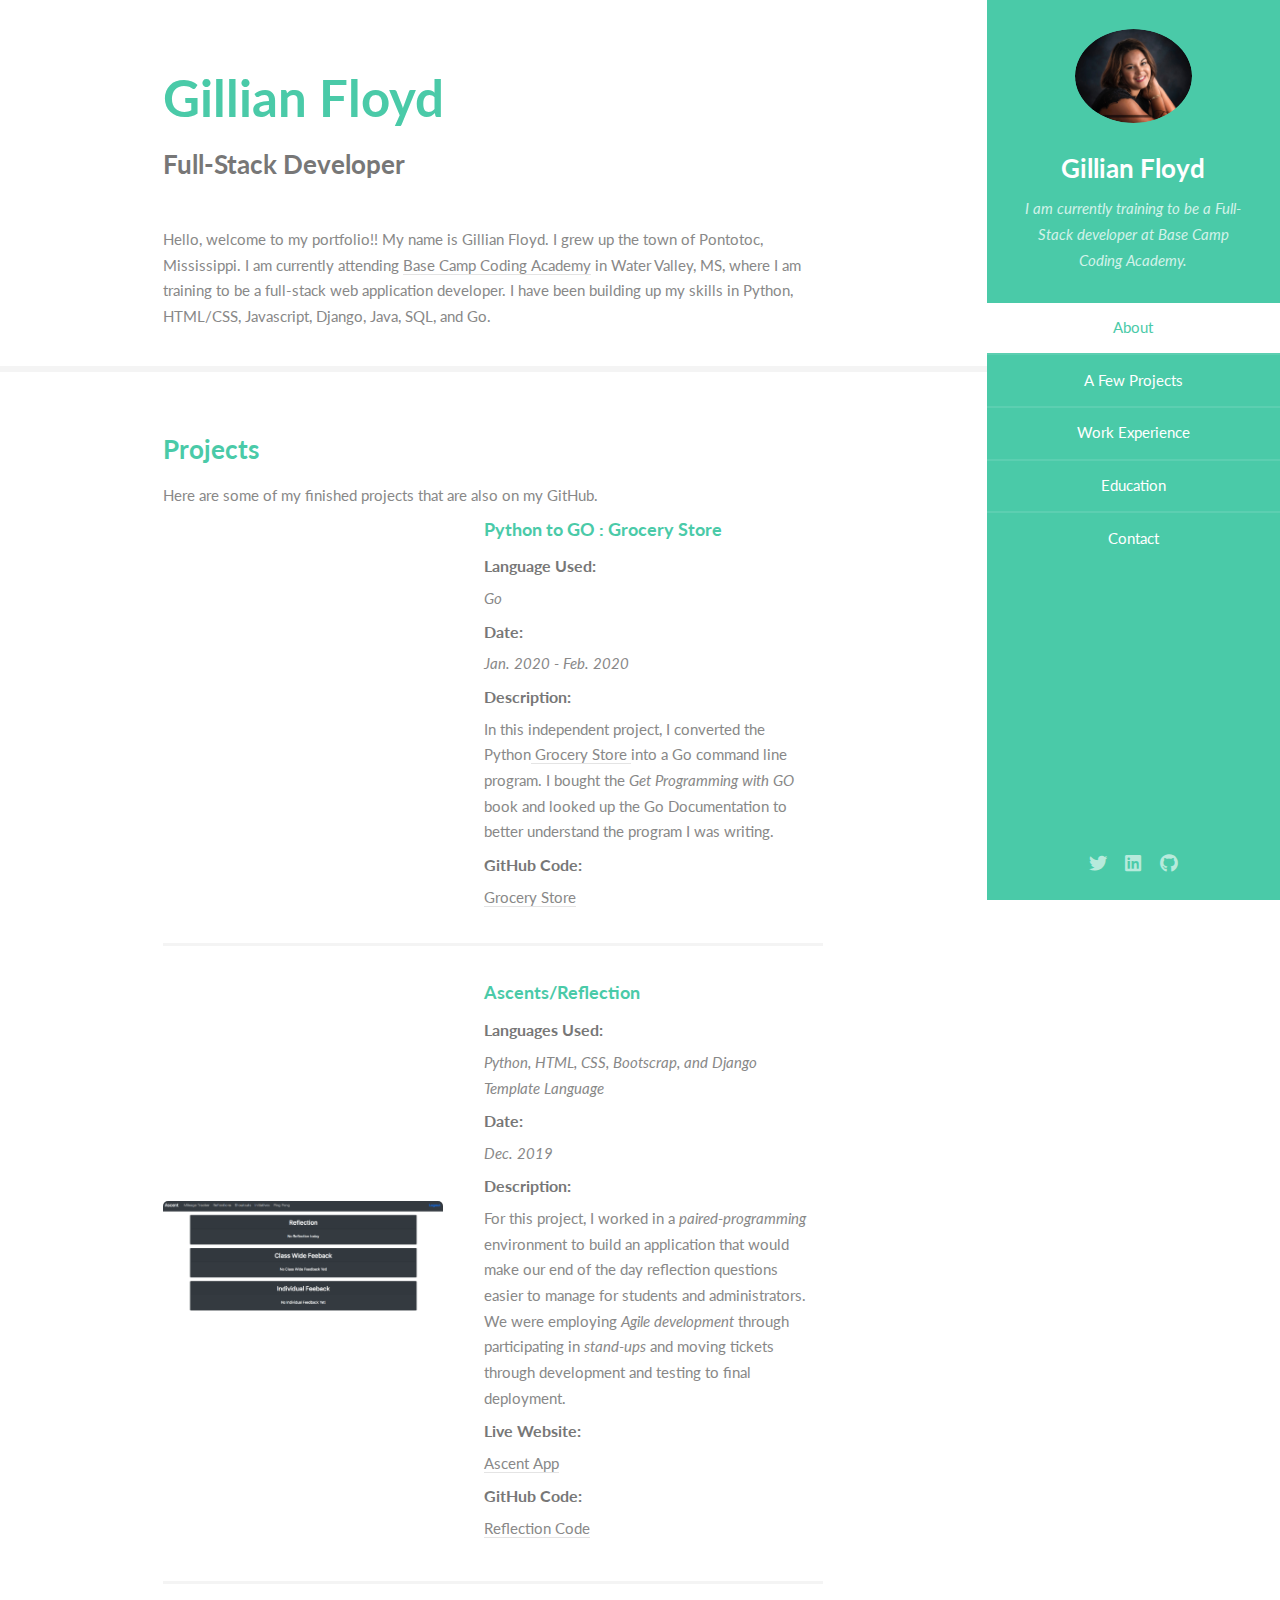
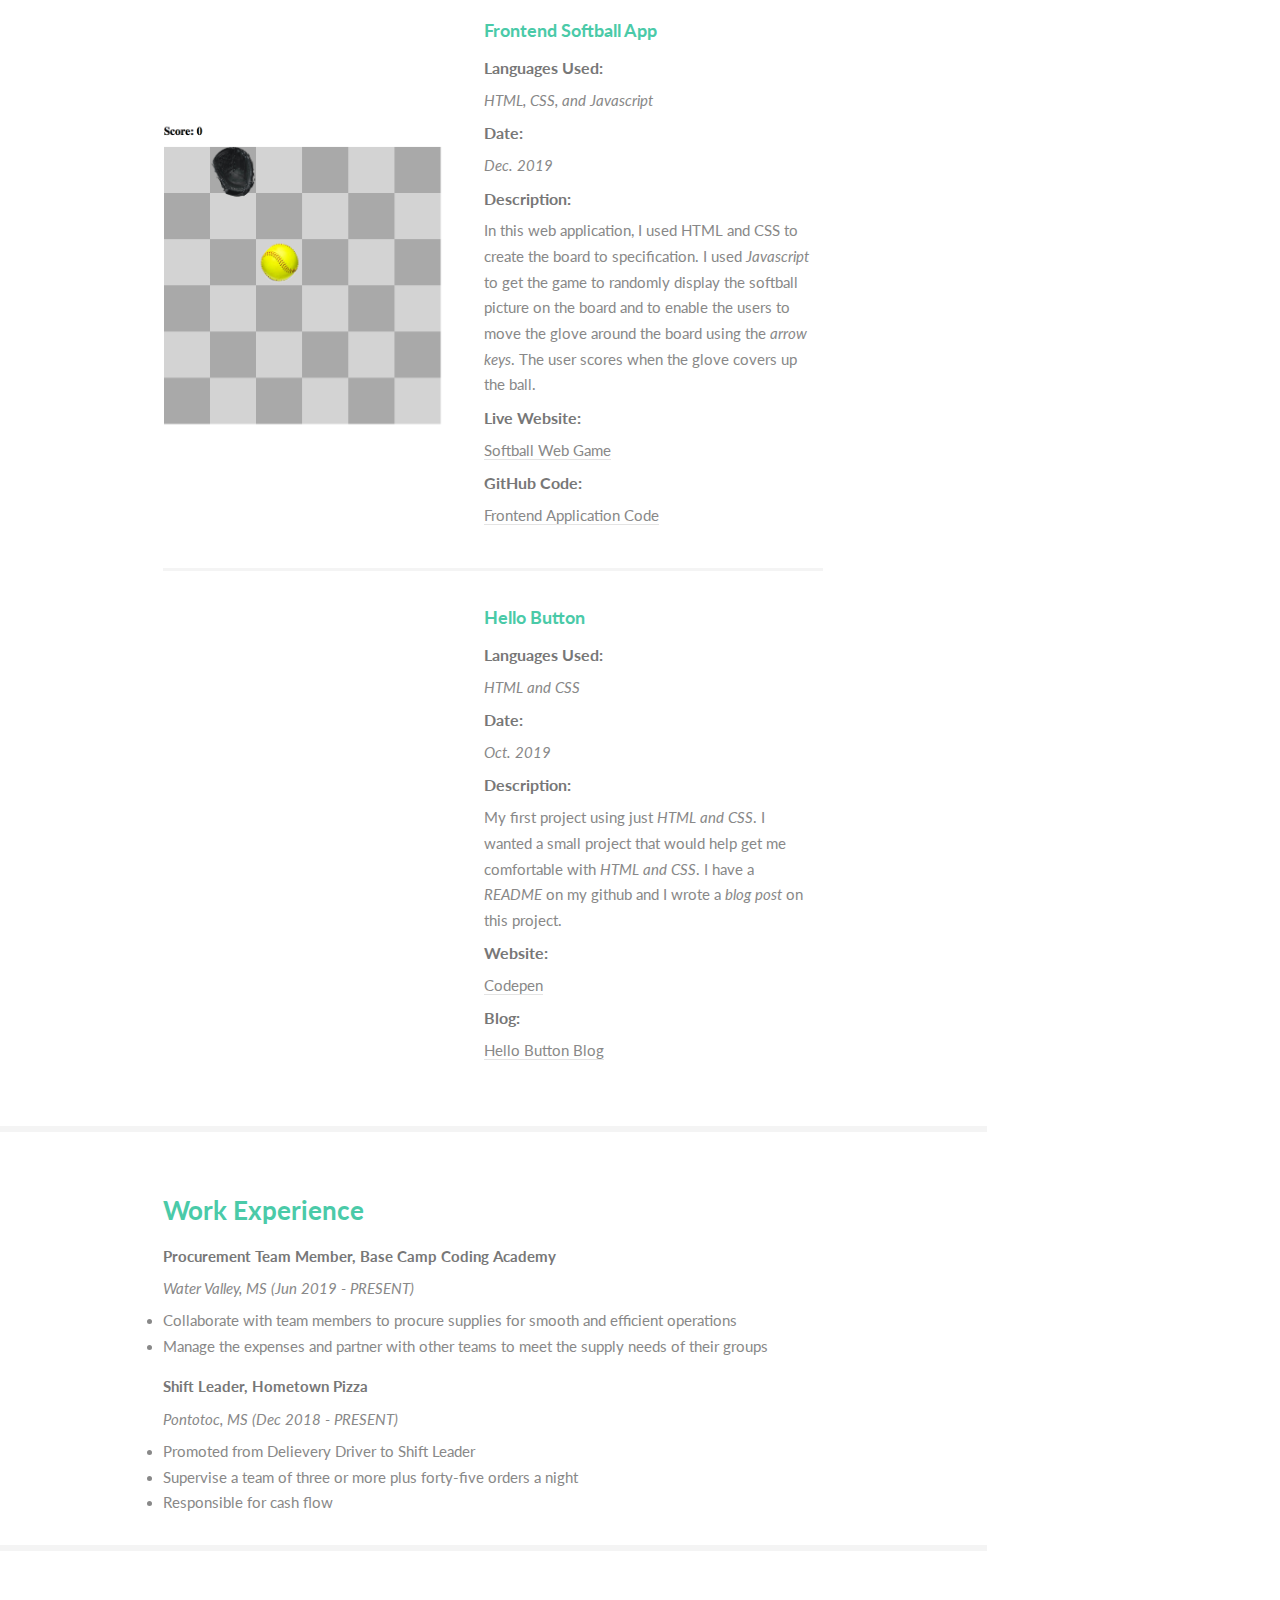
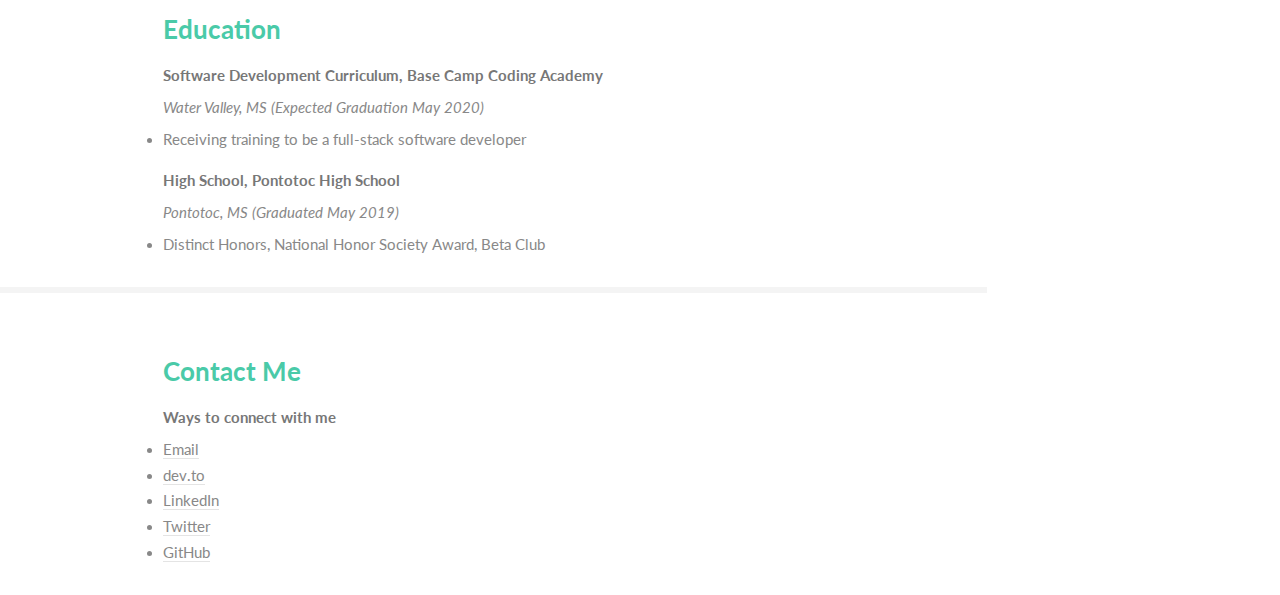
==== commit eaea86f6: "changing font color" ====
--- a/index.html
+++ b/index.html
@@ -46,19 +46,19 @@
 							</section>
 							<section id="projects">
 								<div class="container">
-									<h3>Projects</h3>
+									<h3 style="color: #4acaa8">Projects</h3>
 									<p>Here are some of my finished projects that are also on my GitHub. </p>
 									<div class="features">
 										<article>
 											<a href="https://github.com/gillianfloyd2001/Grocery_Store_GO/blob/master/app.go" class="image"><img src="images/go.jpeg" alt="" /></a>
 											<div class="inner">
-												<h4>Python to GO : Grocery Store</h4>
+												<h4 style="color: #4acaa8">Python to GO : Grocery Store</h4>
 												<p style="font-size: 1.1em"><strong>Language Used:</strong></p>
-												<p>GO</p>
+												<p><i>Go</i></p>
 												<p style="font-size: 1.1em"><strong>Date:</strong></p>
-												<p> Jan. 2020 - Feb. 2020</p>
+												<p> <i>Jan. 2020 - Feb. 2020</i></p>
 												<p style="font-size: 1.1em"><strong>Description:</strong></p>
-												<p>In this independent project, I converted the Python<a href="https://github.com/BaseCampCoding/python_benchmark/blob/master/grocery_store/app.py"> Grocery Store </a> into a Go command line program. I bought the 'Get Programming with GO' book and looked up the GO Documentation to better understand the program I was writing.  </p>
+												<p>In this independent project, I converted the Python<a href="https://github.com/BaseCampCoding/python_benchmark/blob/master/grocery_store/app.py"> Grocery Store </a> into a Go command line program. I bought the <i>Get Programming with GO</i> book and looked up the Go Documentation to better understand the program I was writing.  </p>
 												<p style="font-size: 1.1em"><strong>GitHub Code:</strong></p>
 												<p><a href="https://github.com/gillianfloyd2001/Grocery_Store_GO/blob/master/app.go">Grocery Store</a></p>
 											</div>
@@ -66,25 +66,29 @@
 										<article>
 											<a class="image"><img src="images/Reflection-ascent.jpeg" alt="" /></a>
 											<div class="inner">
-												<h4>Ascents/Reflection</h4>
+												<h4 style="color: #4acaa8">Ascents/Reflection</h4>
 												<p style="font-size: 1.1em"><strong>Languages Used:</strong></p>
-												<p>Python, HTML, CSS, Bootscrap, and Django Template Language</p>
+												<p><i>Python, HTML, CSS, Bootscrap, and Django Template Language</i></p>
 												<p style="font-size: 1.1em"><strong>Date: </strong></p>
-												<p>Dec. 2019</p>
+												<p><i>Dec. 2019</i></p>
 												<p style="font-size: 1.1em"><strong>Description:</strong></p>
-												<p>For this project, I worked in a paired-programming environment to build an application that would make our end of the day reflection questions easier to manage for students and administrators. We were employing Agile development through participating in stand-ups and moving tickets through development and testing to final deployment.</p>
+												<p>For this project, I worked in a <i>paired-programming</i> environment to build an application that would make our end of the day reflection questions easier to manage for students and administrators. We were employing <i>Agile development</i> through participating in <i>stand-ups</i> and moving tickets through development and testing to final deployment.</p>
+												<p style="font-size: 1.1em"><strong>Live Website: </strong></p>
+												<p><a href="http://bcca-ascent.herokuapp.com/reflections/">Ascent App</a></p>
+												<p style="font-size: 1.1em"><strong>GitHub Code:</strong></p>
+												<p><a href="https://github.com/BaseCampCoding/ascent/tree/master/reflections">Reflection Code</p>
 											</div>
 										</article>
 										<article>
 											<a href="https://gillianfloyd2001.github.io/softball-board-game/" class="image"><img src="images/Softball_game.jpeg" alt="" /></a>
 											<div class="inner">
-												<h4> Frontend Softball App</h4>
+												<h4 style="color: #4acaa8"> Frontend Softball App</h4>
 												<p style="font-size: 1.1em"><strong>Languages Used:</strong></p>
-												<p>HTML, CSS, and Javascript</p>
+												<p><i>HTML, CSS, and Javascript</i></p>
 												<p style="font-size: 1.1em"><strong>Date:</strong></p>
-												<p>Dec. 2019</p>
+												<p><i>Dec. 2019</i></p>
 												<p style="font-size: 1.1em"><strong>Description:</strong></p>
-												<p>In this web application, I used HTML and CSS to create the board to specification. I used Javascript to get the game to randomly display the softball picture on the board and to enable the users to move the glove around the board using the arrow keys. The user scores when the glove covers up the ball.</p>
+												<p>In this web application, I used HTML and CSS to create the board to specification. I used <i>Javascript</i> to get the game to randomly display the softball picture on the board and to enable the users to move the glove around the board using the <i>arrow keys</i>. The user scores when the glove covers up the ball.</p>
 												<p style="font-size: 1.1em"><strong>Live Website: </strong></p>
 												<p><a href="https://gillianfloyd2001.github.io/softball-board-game/">Softball Web Game</a></p>
 												<p style="font-size: 1.1em"><strong>GitHub Code:</strong></p>
@@ -94,13 +98,13 @@
 										<article>
 											<a href="https://codepen.io/gillianfloyd2001/pen/bGbWqMo" class="image"><img src="images/hello_button.png" alt="" /></a>
 											<div class="inner">
-												<h4>Hello Button</h4>
+												<h4 style="color: #4acaa8">Hello Button</h4>
 												<p style="font-size: 1.1em"><strong>Languages Used:</strong></p>
-												<p>HTML and CSS</p>
+												<p><i>HTML and CSS</i></p>
 												<p style="font-size: 1.1em"><strong>Date:</strong></p>
-												<p>Oct. 2019</p>
+												<p><i>Oct. 2019</i></p>
 												<p style="font-size: 1.1em"><strong>Description:</strong></p>
-												<p>My first project using just HTML and CSS. I wanted a small project that would help get me comfortable with HTML and CSS. I have a README on my github and I wrote a blog post on this project.</p>
+												<p>My first project using just <i>HTML and CSS</i>. I wanted a small project that would help get me comfortable with <i>HTML and CSS</i>. I have a <i>README</i> on my github and I wrote a <i>blog post</i> on this project.</p>
 												<p style="font-size: 1.1em"><strong>Website:</strong></p>
 												<p><a href="https://codepen.io/gillianfloyd2001/pen/bGbWqMo">Codepen</a></p>
 												<p style="font-size: 1.1em"><strong>Blog:</strong></p>
@@ -112,7 +116,7 @@
 							</section>
 							<section id="work">
 								<div class="container">
-									<h3>Work Experience</h3>
+									<h3 style="color: #4acaa8">Work Experience</h3>
 									<p><strong>Procurement Team Member, Base Camp Coding Academy</strong></p>
 										<p><i>Water Valley, MS (Jun 2019 - PRESENT)</i></p>
 											<li>Collaborate with team members to procure supplies for smooth and efficient operations</li>
@@ -126,7 +130,7 @@
 							</section>
 							<section id="education">
 								<div class="container">
-									<h3>Education</h3>
+									<h3 style="color: #4acaa8">Education</h3>
 									<p><strong>Software Development Curriculum, Base Camp Coding Academy</strong></p> 
 										<p><i>Water Valley, MS (Expected Graduation May 2020)</i></p>
 											<li style="margin-bottom: 1em">Receiving training to be a full-stack software developer</li>
@@ -137,24 +141,15 @@
 							</section>
 							<section id="contact">
 								<div class="container">
-									<h3>Contact Me</h3>
-									<p><strong>Ways to contact me</strong></p>
-									<li>Email:    <a href="mailto: gfloyd@basecampcodingacademy.org">My Email</a></li>
-									<li>dev.to:   <a href="https://dev.to/gillianfloyd2001">My dev.to</a></li>
-									<li>LinkedIn: <a href="https://www.linkedin.com/in/gillian-floyd-2a1568189/">  My LinkedIn</a></li>
-									<li>Twitter:  <a href="https://twitter.com/gillianfloyd15">  My Twitter</a></li>
-									<li>GitHub:   <a href="https://github.com/gillianfloyd2001">My GitHub</a></li>		
+									<h3 style="color: #4acaa8">Contact Me</h3>
+									<p ><strong>Ways to connect with me</strong></p>
+									<li><a href="mailto: gfloyd@basecampcodingacademy.org">Email</a></li>
+									<li><a href="https://dev.to/gillianfloyd2001">dev.to</a></li>
+									<li><a href="https://www.linkedin.com/in/gillian-floyd-2a1568189/">LinkedIn</a></li>
+									<li><a href="https://twitter.com/gillianfloyd15">Twitter</a></li>
+									<li><a href="https://github.com/gillianfloyd2001">GitHub</a></li>		
 								</div>
 							</section>
-					<section id="footer">
-						<div class="container">
-							<ul class="icons">
-								<li><a href="https://twitter.com/gillianfloyd15" class="icon brands fa-twitter"><span class="label">Twitter</span></a></li>
-								<li><a href="https://www.linkedin.com/in/gillian-floyd-2a1568189/" class="icon brands fa fa-linkedin"><span class="label">Facebook</span></a></li>
-								<li><a href="https://github.com/gillianfloyd2001" class="icon brands fa-github"><span class="label">Github</span></a></li>
-							</ul>
-						</div>
-					</section>
 			</div>
 			<script src="assets/js/jquery.min.js"></script>
 			<script src="assets/js/jquery.scrollex.min.js"></script>
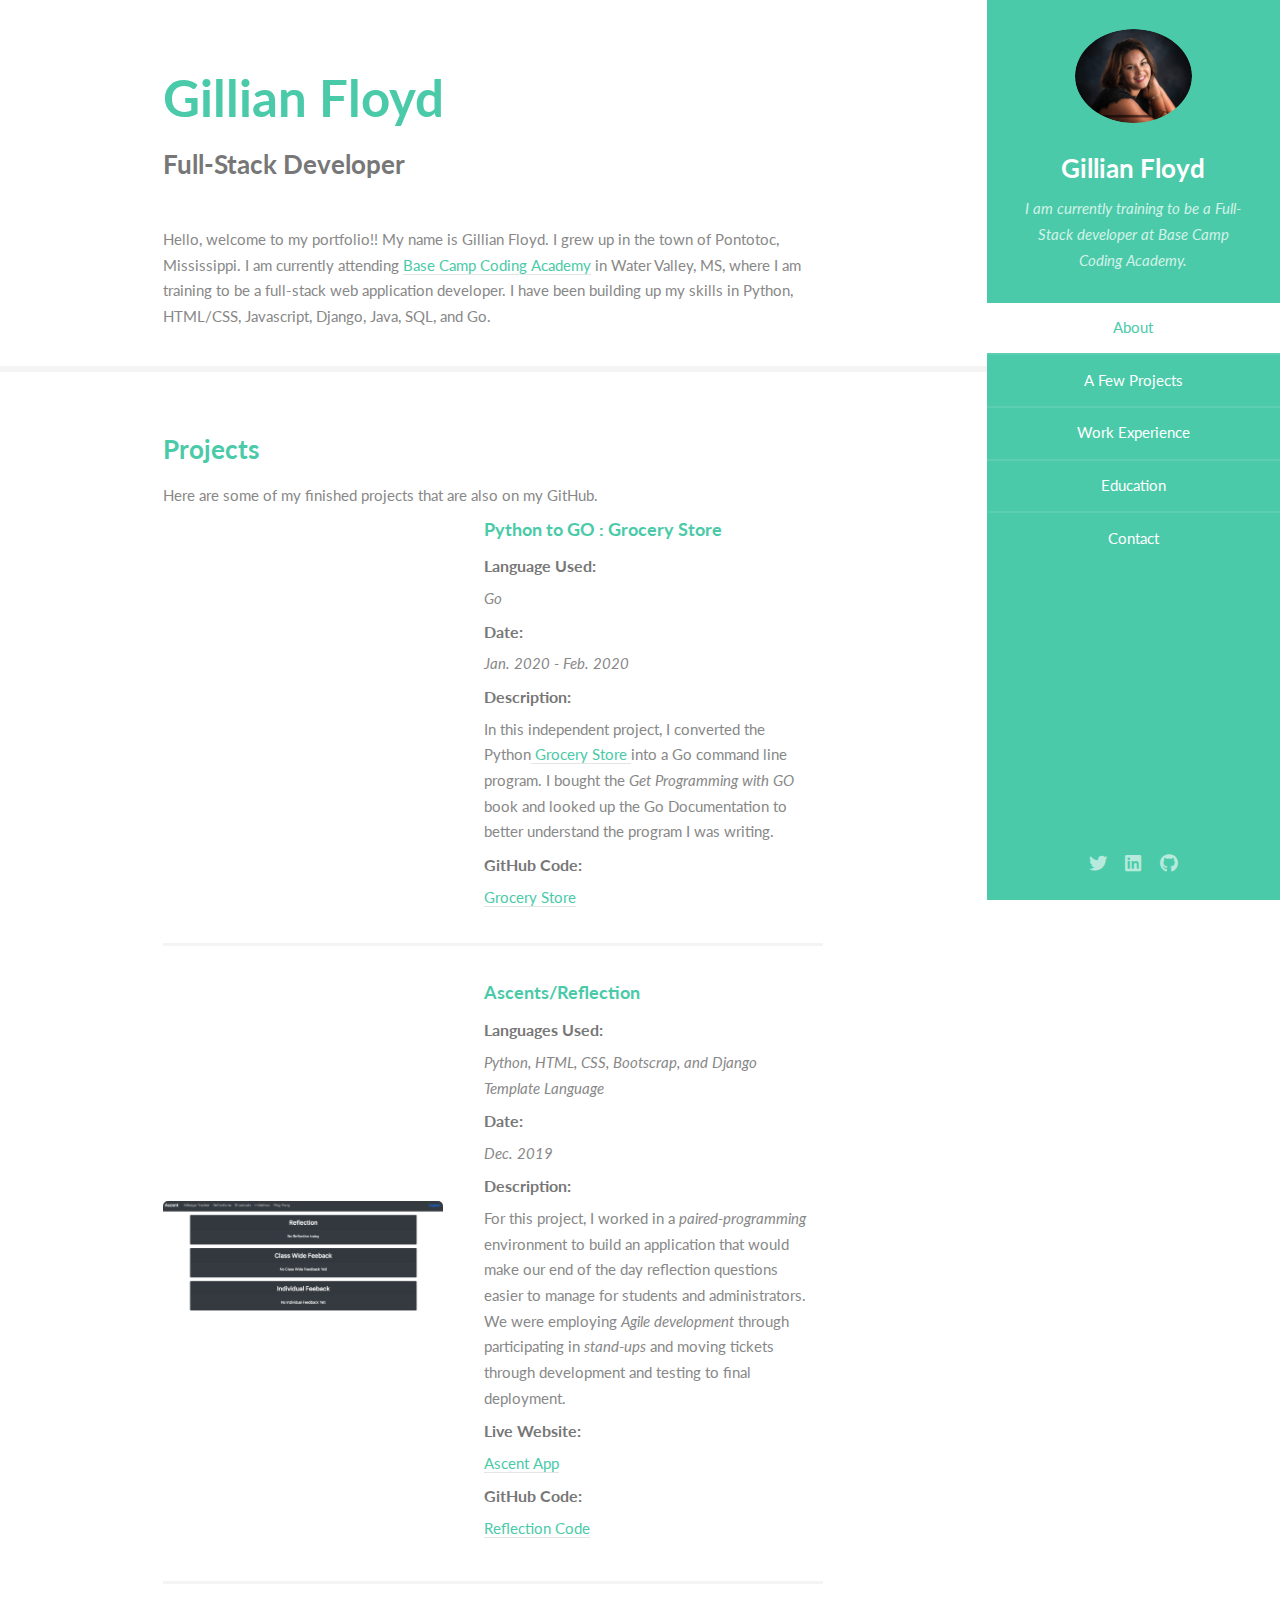
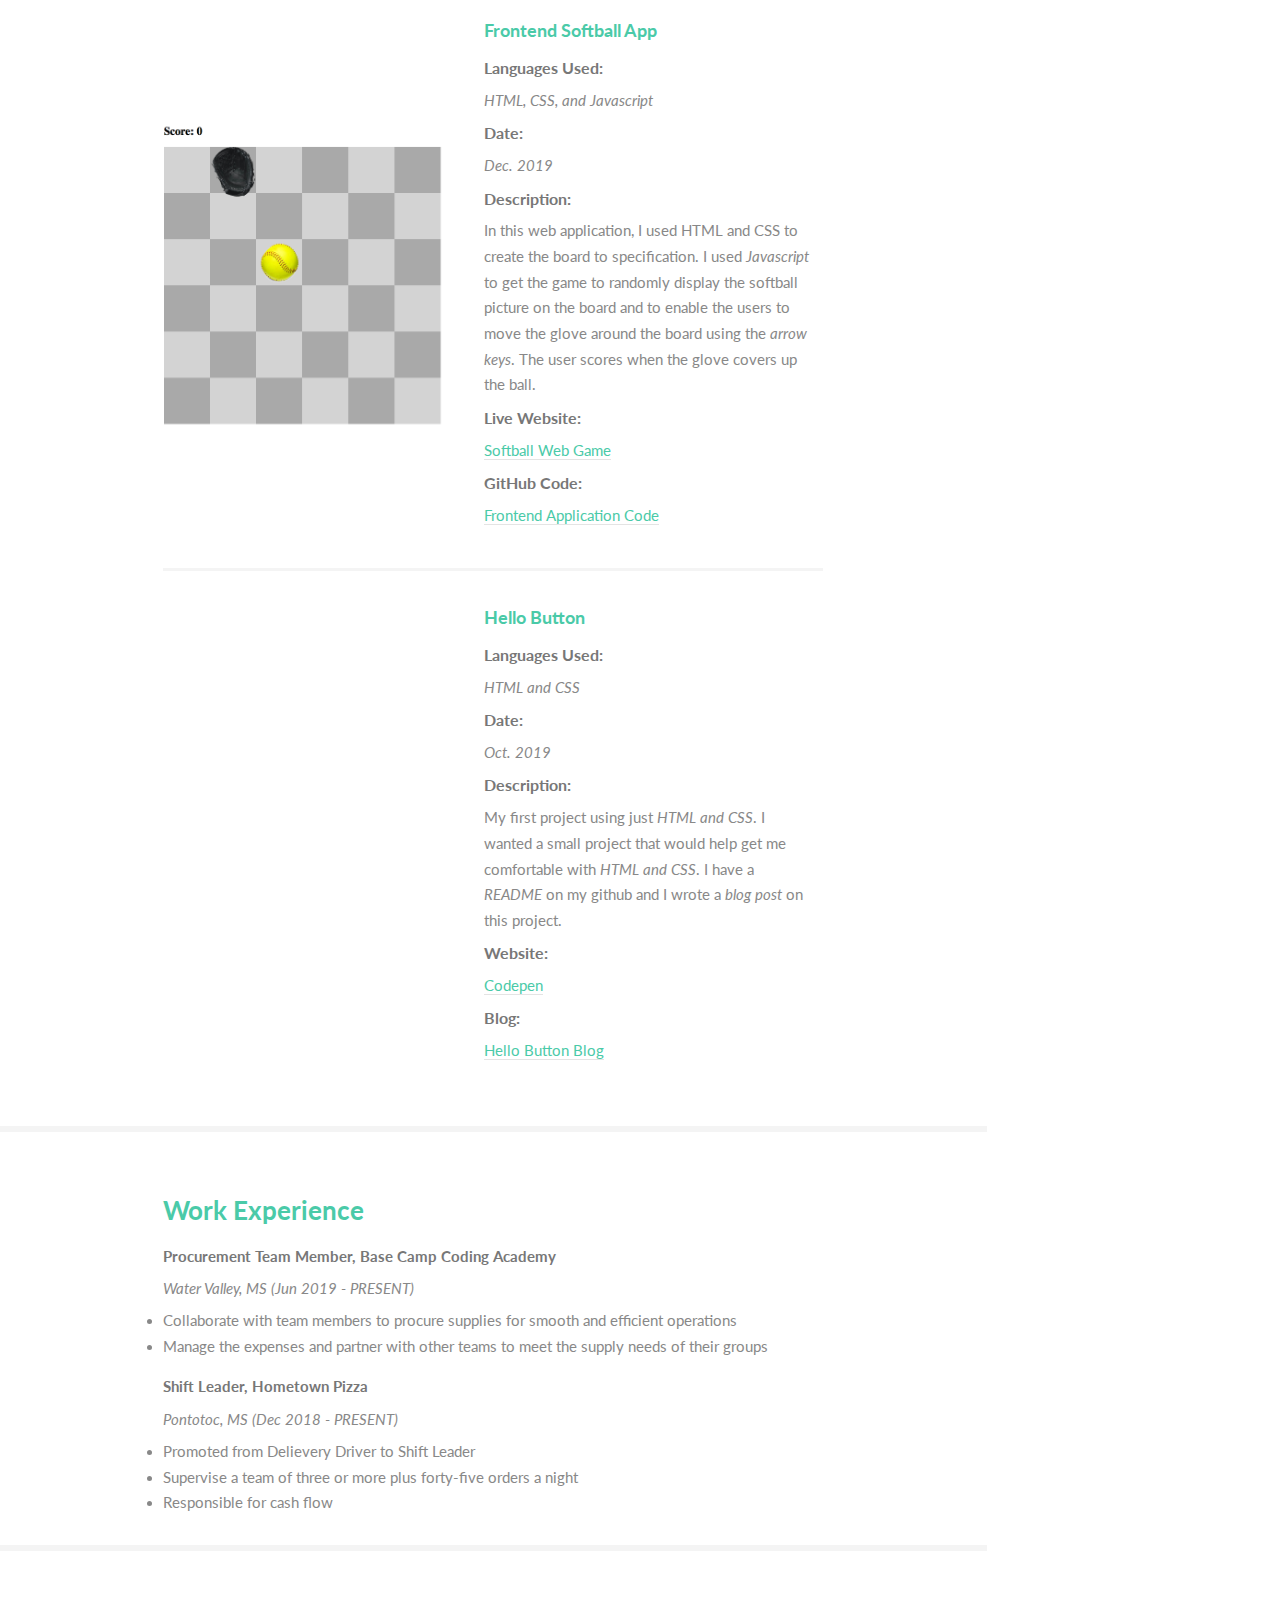
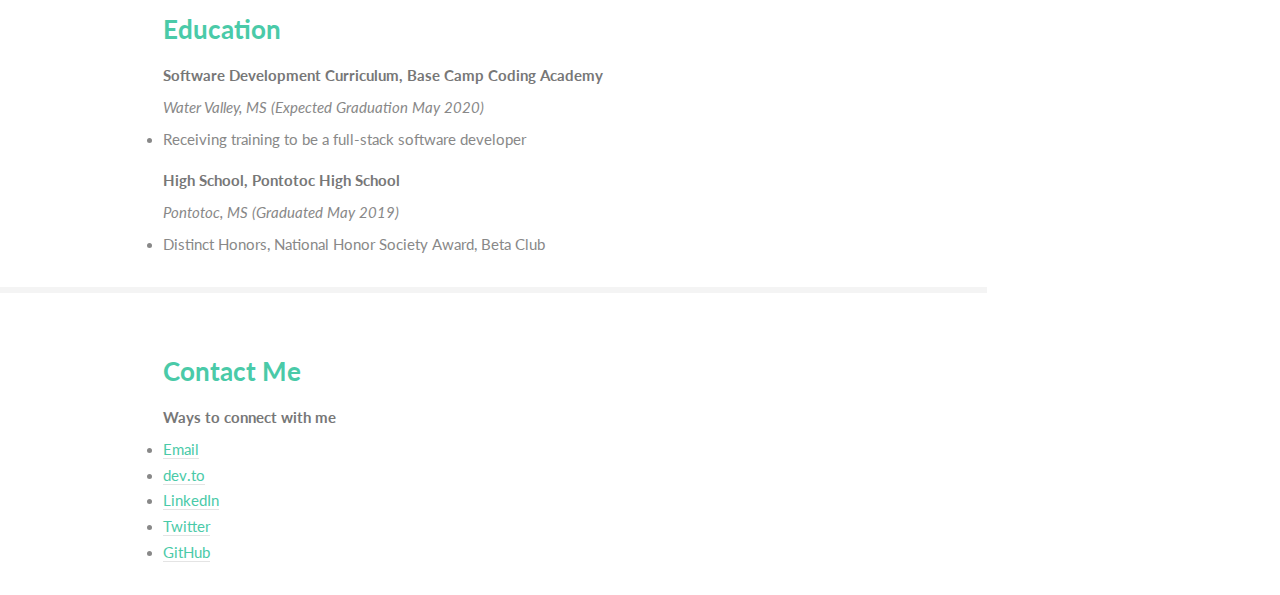
==== commit 526bbf8b: "changed one little word" ====
--- a/index.html
+++ b/index.html
@@ -41,7 +41,7 @@
 										<h2>Gillian Floyd</h2>
 										<p>Full-Stack Developer<br /></p>
 									</header>
-									<p>Hello, welcome to my portfolio!! My name is Gillian Floyd. I grew up the town of Pontotoc, Mississippi. I am currently attending <a href="https://basecampcodingacademy.org/">Base Camp Coding Academy</a> in Water Valley, MS, where I am training to be a full-stack web application developer. I have been building up my skills in Python, HTML/CSS, Javascript, Django, Java, SQL, and Go.</p>
+									<p>Hello, welcome to my portfolio!! My name is Gillian Floyd. I grew up in the town of Pontotoc, Mississippi. I am currently attending <a href="https://basecampcodingacademy.org/">Base Camp Coding Academy</a> in Water Valley, MS, where I am training to be a full-stack web application developer. I have been building up my skills in Python, HTML/CSS, Javascript, Django, Java, SQL, and Go.</p>
 								</div>
 							</section>
 							<section id="projects">
--- a/assets/css/main.css
+++ b/assets/css/main.css
@@ -106,20 +106,16 @@
 	}
 
 	a {
+		
 		-moz-transition: color 0.2s ease-in-out, border-color 0.2s ease-in-out;
 		-webkit-transition: color 0.2s ease-in-out, border-color 0.2s ease-in-out;
 		-ms-transition: color 0.2s ease-in-out, border-color 0.2s ease-in-out;
 		transition: color 0.2s ease-in-out, border-color 0.2s ease-in-out;
 		border-bottom: solid 1px #e4e4e4;
-		color: inherit;
+		color: #4acaa8;
 		text-decoration: none;
 	}
-
-		a:hover {
-			border-bottom-color: transparent;
-			color: #4acaa8 !important;
-		}
-
+	
 	strong, b {
 		color: #777;
 		font-weight: 700;
